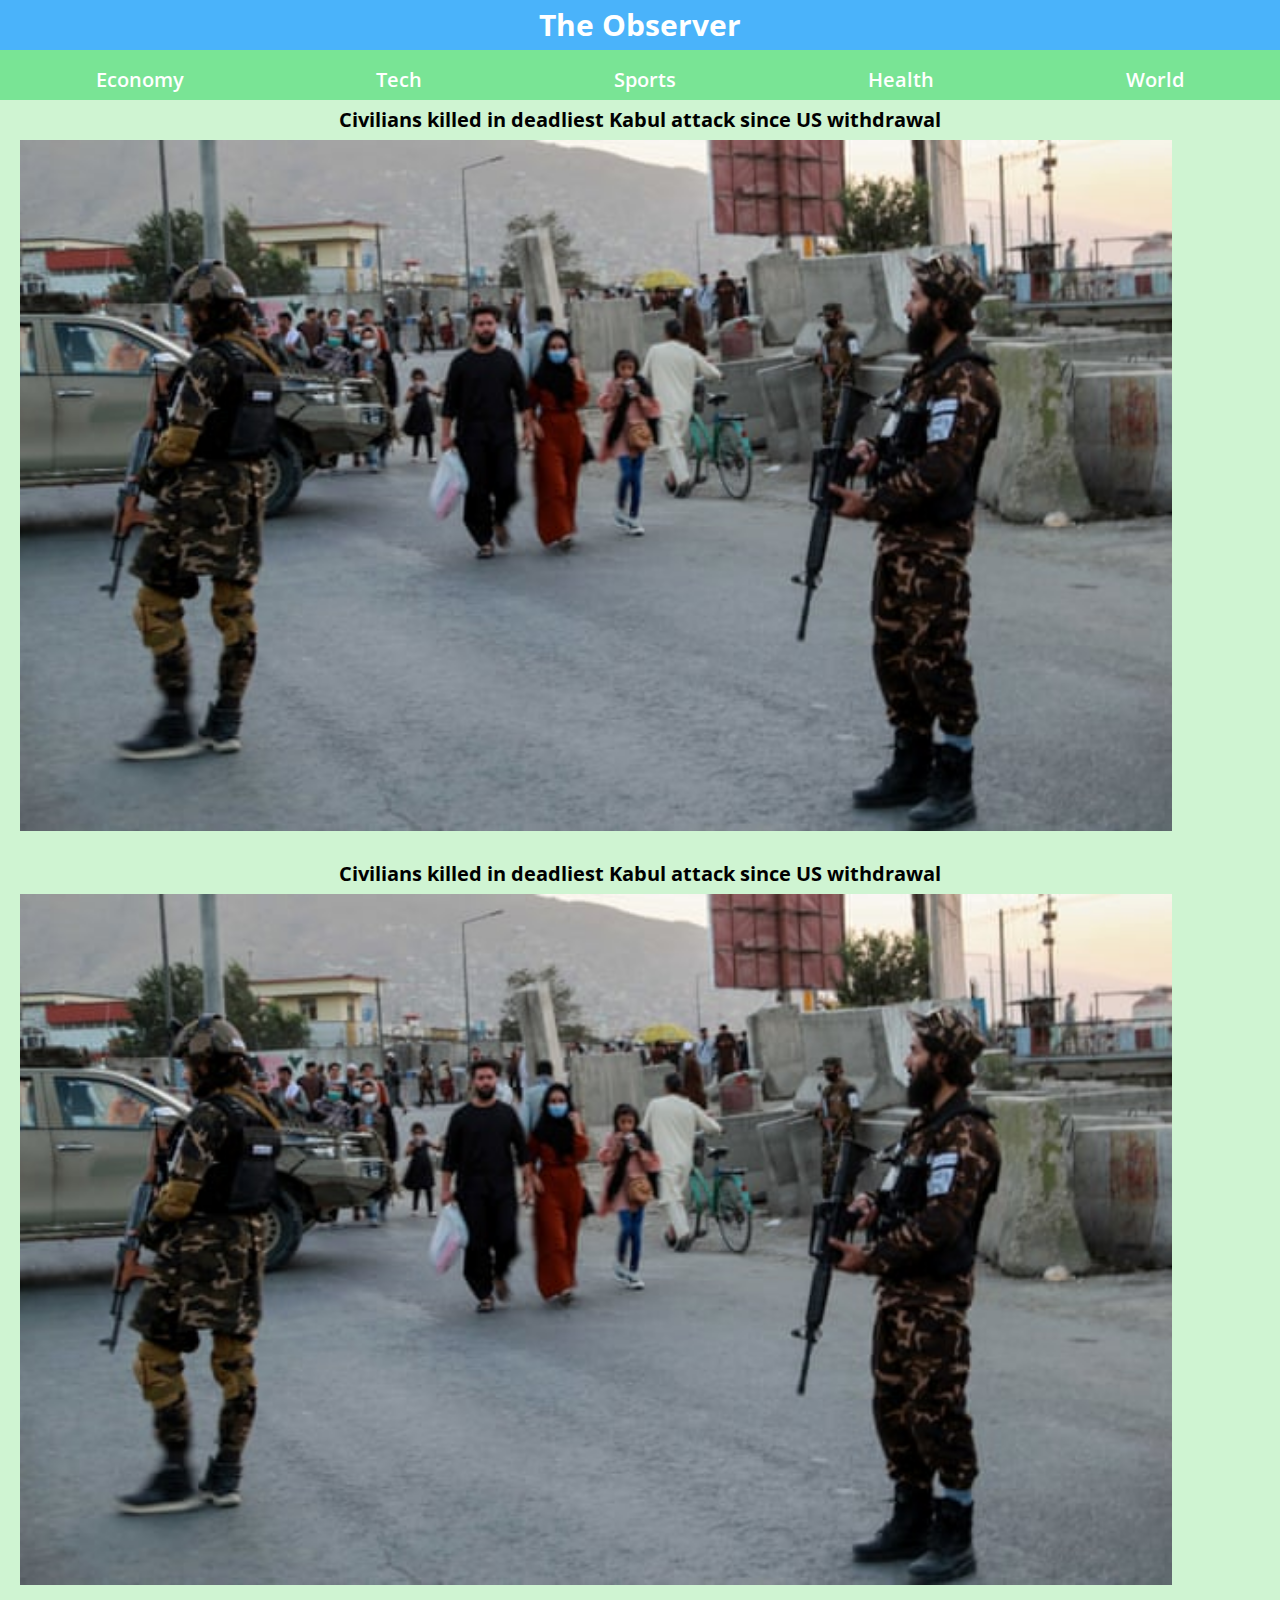
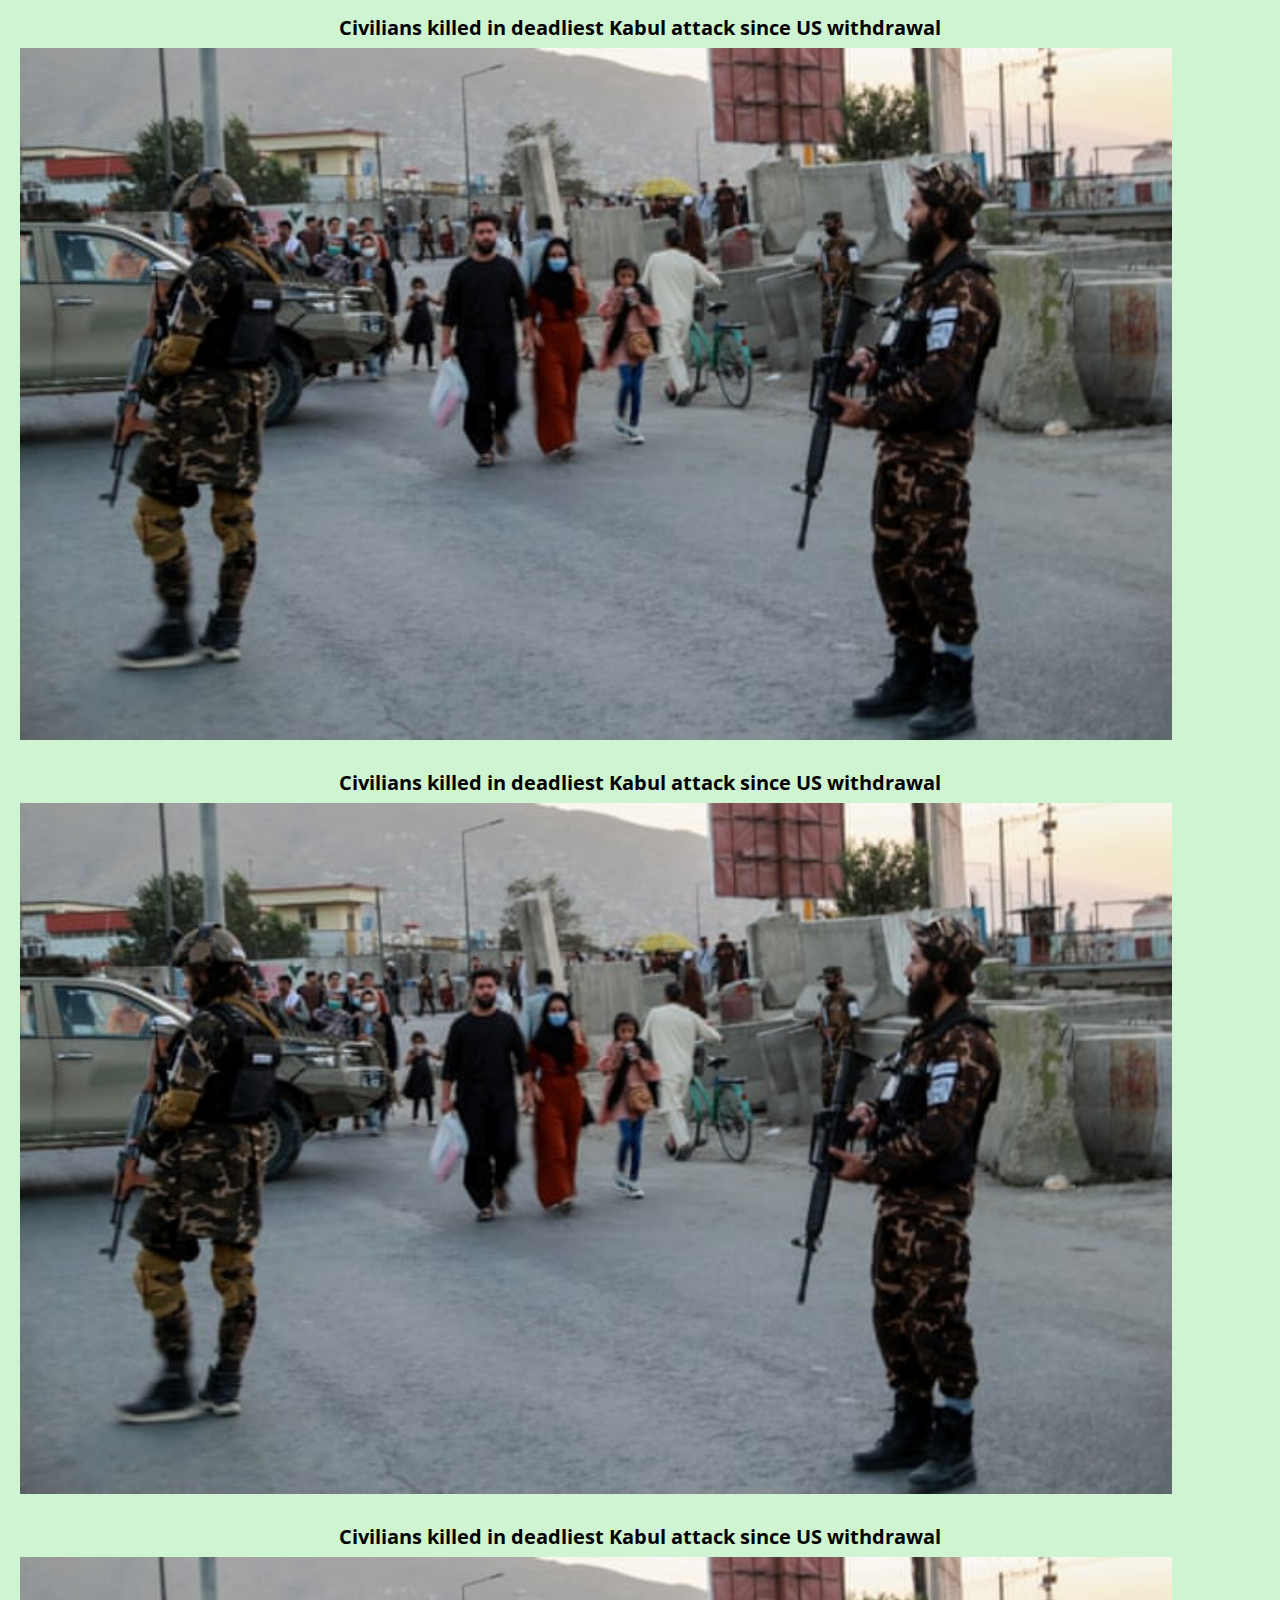
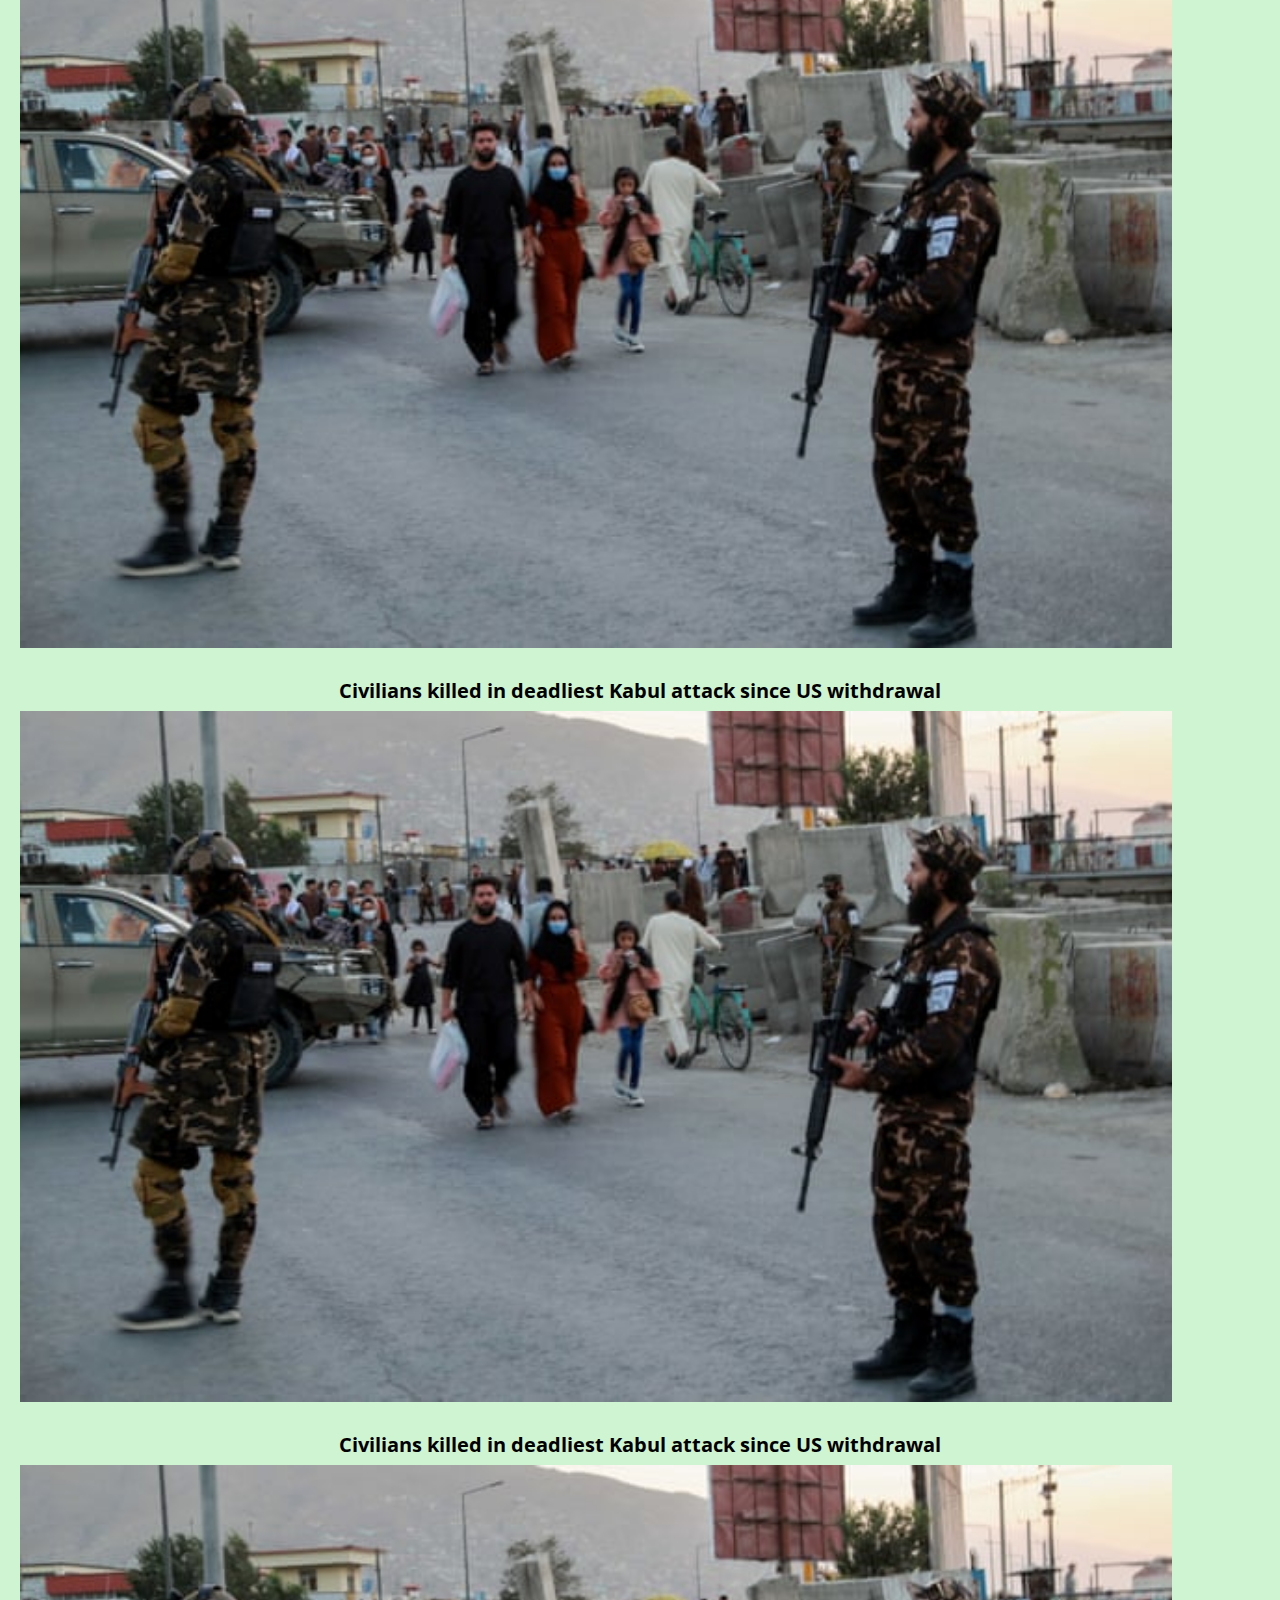
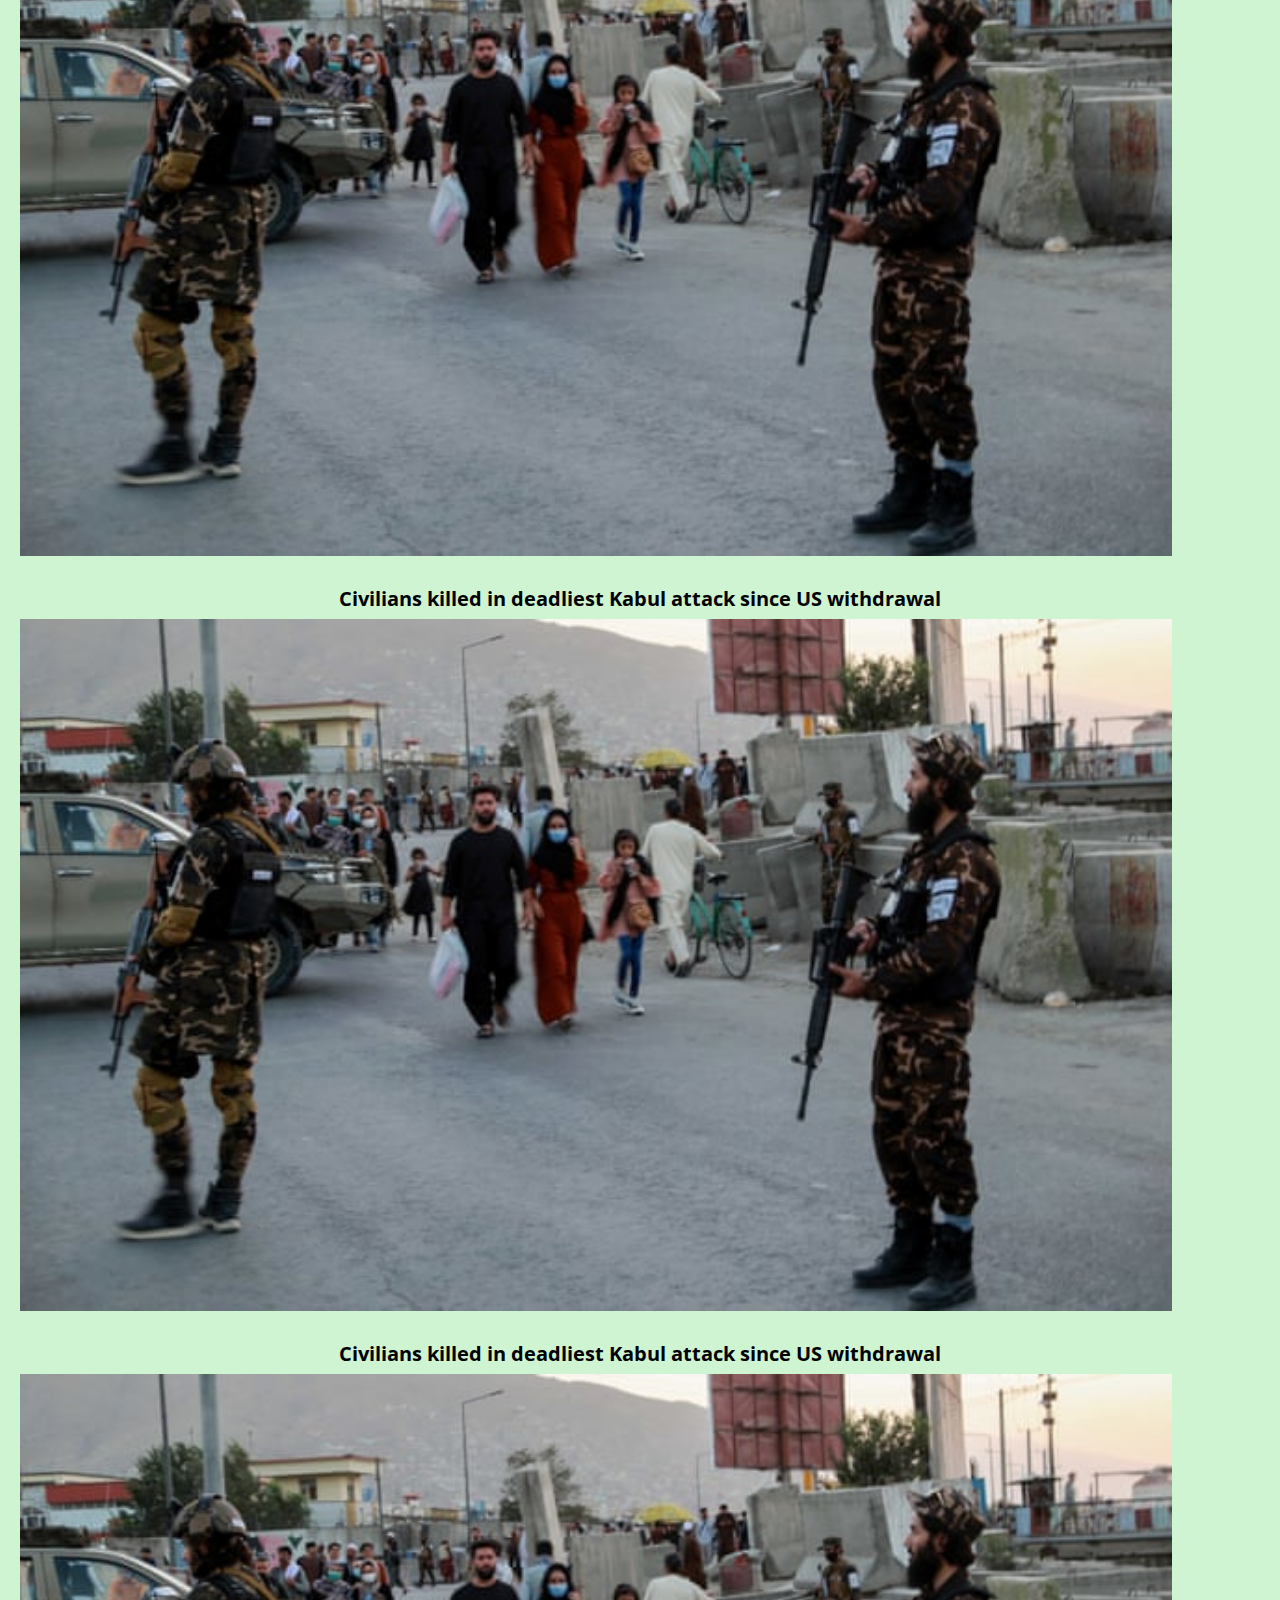
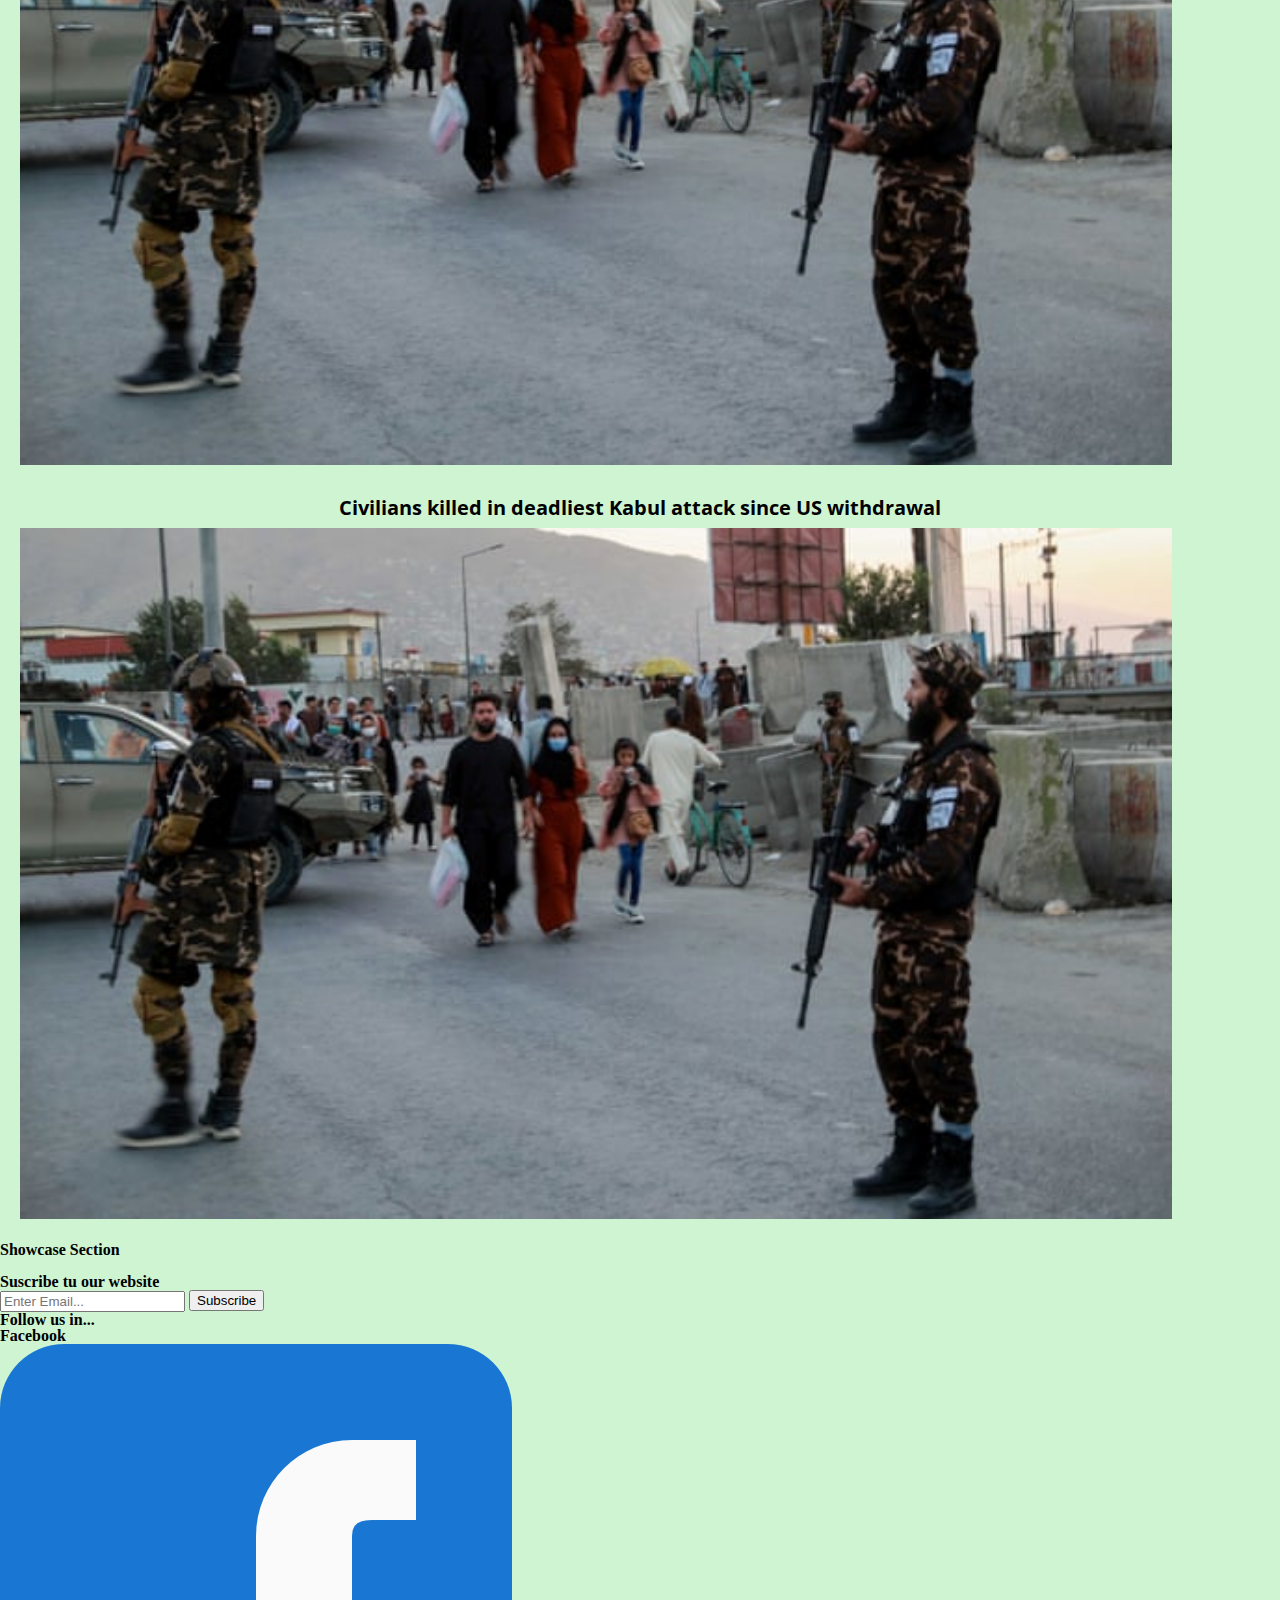
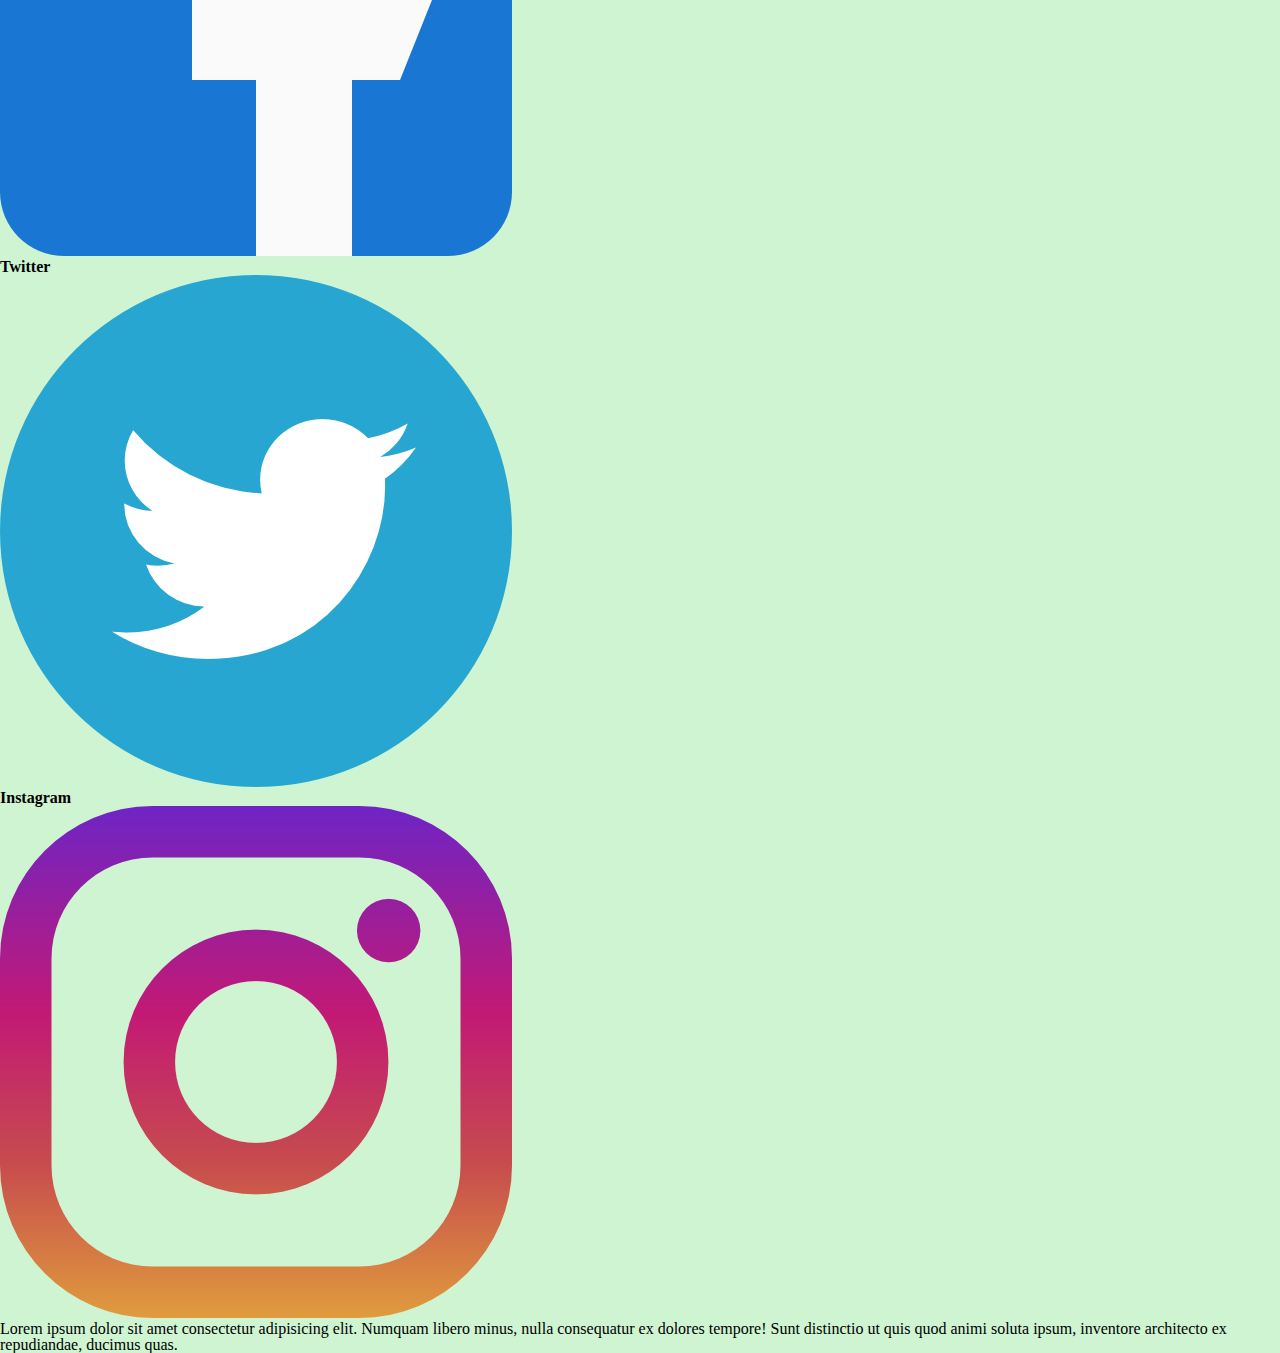
==== index.html @ d0e86af8 "Navbar Css with Media Queries" ====
<!DOCTYPE html>
<html lang="en">
  <head>
    <meta charset="UTF-8" />
    <meta http-equiv="X-UA-Compatible" content="IE=edge" />
    <meta name="viewport" content="width=device-width, initial-scale=1.0" />

    <link rel="stylesheet" href="./normalize.css" />
    <link rel="stylesheet" href="./style.css" />

    <link rel="preconnect" href="https://fonts.googleapis.com" />
    <link rel="preconnect" href="https://fonts.gstatic.com" crossorigin />
    <link
      href="https://fonts.googleapis.com/css2?family=Open+Sans+Condensed:wght@300&display=swap"
      rel="stylesheet"
    />

    <title>Document</title>
  </head>
  <body>
    <header>
      <div class="headerContainer">
        <div id="journalName">
          <h1>The Observer</h1>
        </div>
        <nav>
          <ul>
            <li><a href="">Economy</a></li>
            <li><a href="">Tech</a></li>
            <li><a href="">Sports</a></li>
            <li><a href="">Health</a></li>
            <li><a href="">World</a></li>
          </ul>
          <div class="hamburger"><h2>☰ Menu</h2></div>
        </nav>
      </div>
    </header>

    <section>
      <div class="newsBody">
        <h2>Civilians killed in deadliest Kabul attack since US withdrawal</h2>
        <img src="./media/Img-Notice1.jpg" alt="" />
      </div>

      <div class="newsBody">
        <h2>Civilians killed in deadliest Kabul attack since US withdrawal</h2>
        <img src="./media/Img-Notice1.jpg" alt="" />
      </div>

      <div class="newsBody">
        <h2>Civilians killed in deadliest Kabul attack since US withdrawal</h2>
        <img src="./media/Img-Notice1.jpg" alt="" />
      </div>

      <div class="newsBody">
        <h2>Civilians killed in deadliest Kabul attack since US withdrawal</h2>
        <img src="./media/Img-Notice1.jpg" alt="" />
      </div>

      <div class="newsBody">
        <h2>Civilians killed in deadliest Kabul attack since US withdrawal</h2>
        <img src="./media/Img-Notice1.jpg" alt="" />
      </div>

      <div class="newsBody">
        <h2>Civilians killed in deadliest Kabul attack since US withdrawal</h2>
        <img src="./media/Img-Notice1.jpg" alt="" />
      </div>

      <div class="newsBody">
        <h2>Civilians killed in deadliest Kabul attack since US withdrawal</h2>
        <img src="./media/Img-Notice1.jpg" alt="" />
      </div>

      <div class="newsBody">
        <h2>Civilians killed in deadliest Kabul attack since US withdrawal</h2>
        <img src="./media/Img-Notice1.jpg" alt="" />
      </div>

      <div class="newsBody">
        <h2>Civilians killed in deadliest Kabul attack since US withdrawal</h2>
        <img src="./media/Img-Notice1.jpg" alt="" />
      </div>

      <div class="newsBody">
        <h2>Civilians killed in deadliest Kabul attack since US withdrawal</h2>
        <img src="./media/Img-Notice1.jpg" alt="" />
      </div>
    </section>

    <section id="showcase">
      <div class="showcaseContainer">
        <h3>Showcase Section</h3>
        <img src="" alt="" />
      </div>
    </section>

    <section id="newsletter">
      <div class="newsletterContainer">
        <h3>Suscribe tu our website</h3>
        <form>
          <input type="email" placeholder="Enter Email..." />
          <button type="submit" class="button-1">Subscribe</button>
        </form>
      </div>
    </section>

    <section class="boxes">
      <div class="boxesContainer">
        <h2>Follow us in...</h2>
        <div class="box">
          <h4>Facebook</h4>
          <img src="./media/facebook.png" alt="facebookLogo" />
        </div>

        <div class="box">
          <h4>Twitter</h4>
          <img src="./media/twitter.png" alt="twitterLogo" />
        </div>

        <div class="box">
          <h4>Instagram</h4>
          <img src="./media/instagram.png" alt="instagramLogo" />
        </div>
      </div>
    </section>

    <footer>
      <p>
        Lorem ipsum dolor sit amet consectetur adipisicing elit. Numquam libero
        minus, nulla consequatur ex dolores tempore! Sunt distinctio ut quis
        quod animi soluta ipsum, inventore architecto ex repudiandae, ducimus
        quas.
      </p>
    </footer>
  </body>
</html>
---- style.css ----
header #journalName {
  min-height: 50px;
  width: 100%;
  background-color: #4ab3fa;
  color: white;
  font-size: 30px;
  font-family: "Open Sans Condensed", sans-serif;
  display: flex;
  justify-content: center;
  align-items: center;
}

nav {
  display: flex;
  align-items: flex-start;
  min-height: 30px;
  width: 100%;
  background-color: #79e495;
  padding-top: 10px;
  font-family: "Open Sans Condensed", sans-serif;
  color: white;
}

nav ul {
  display: none;
}

.hamburger {
  padding: 10px;
}

@media screen and (min-width: 425px) {
  nav ul {
    display: flex;
    min-height: 30px;
    width: 100%;
    background-color: #79e495;
    justify-content: space-around;
    padding-top: 10px;
    font-family: "Open Sans Condensed", sans-serif;
    color: white;
  }

  nav ul li a {
    text-decoration: none;
    font-size: 20px;
    color: white;
    font-weight: 600;
  }

  .hamburger {
    display: none;
  }
}

.newsBody img {
  width: 90%;
  margin: 10px 20px 20px 20px;
  overflow: hidden;
  object-fit: cover;
}

.newsBody h2 {
  font-family: "Open Sans Condensed", sans-serif;
  color: black;
  text-align: center;
  padding-top: 10px;
  font-weight: 700;
  font-size: 20px;
}

section,
footer {
  background-color: #cff4d2;
}
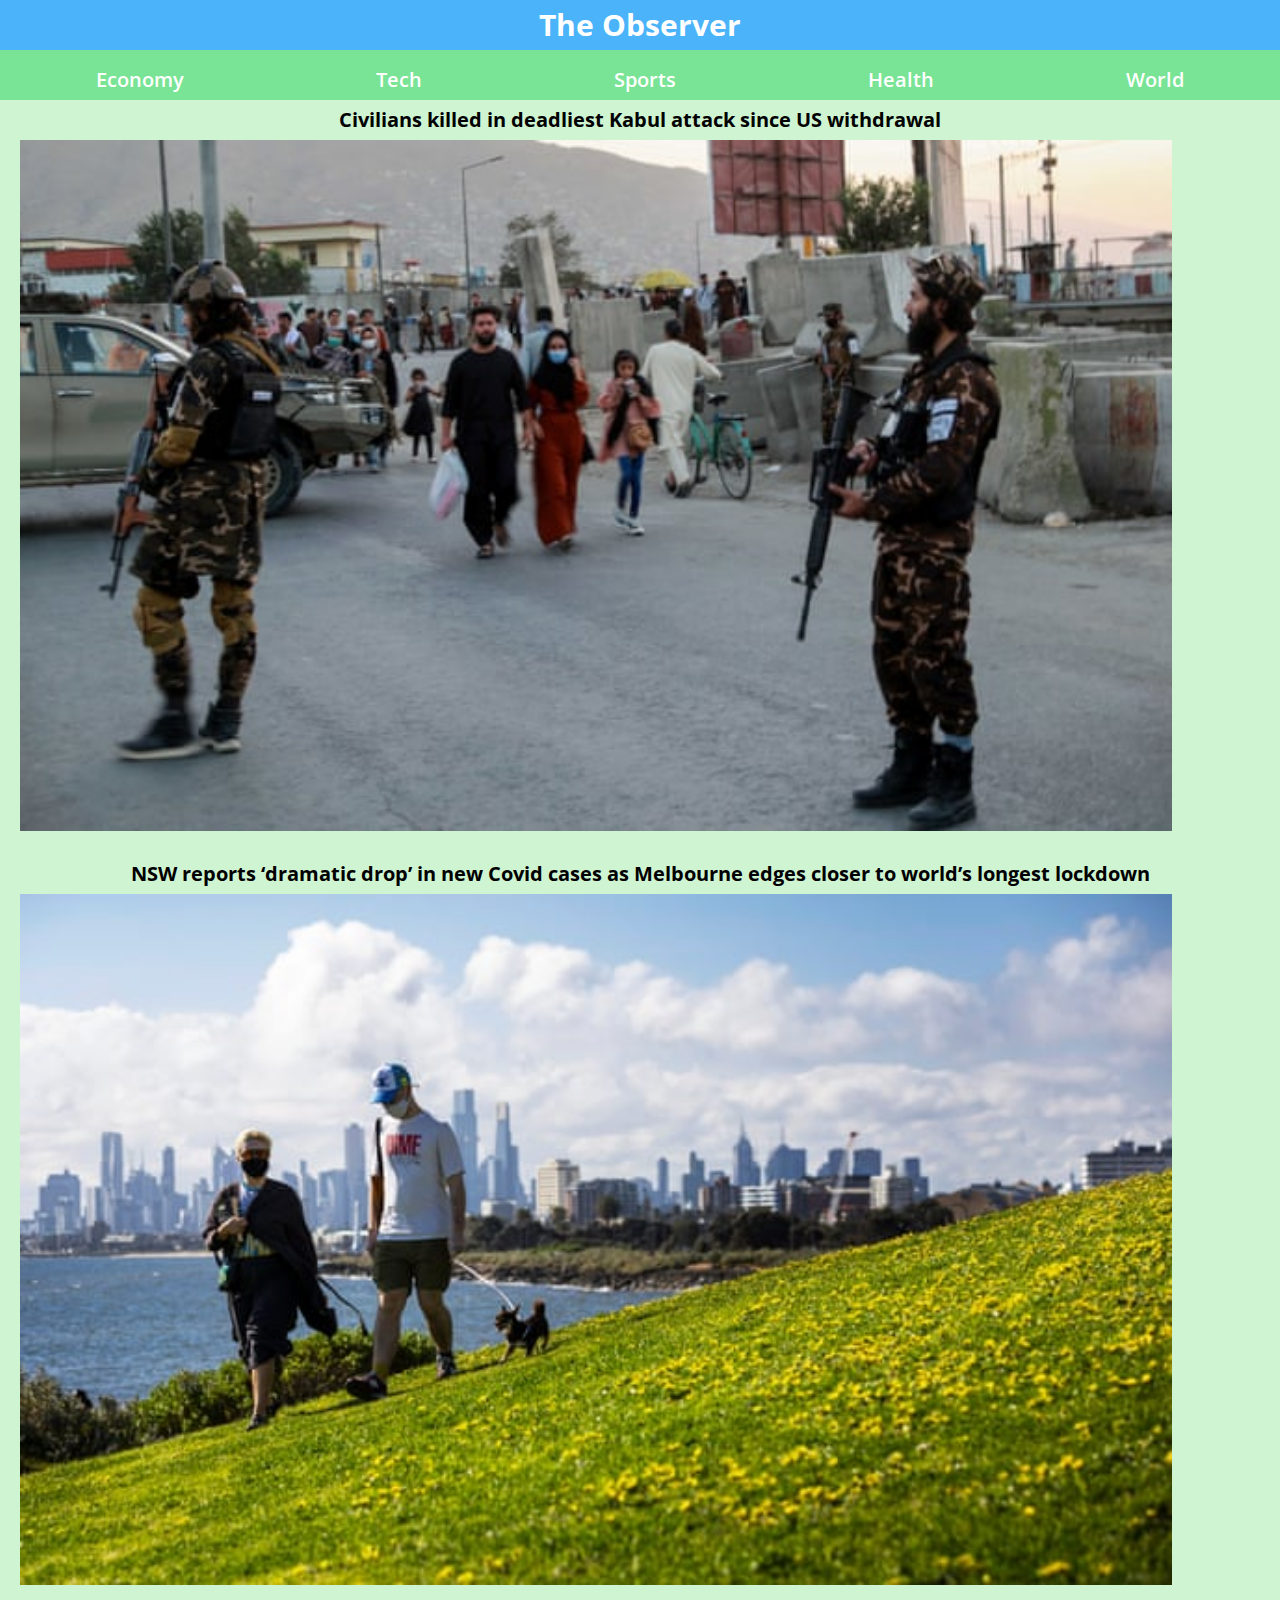
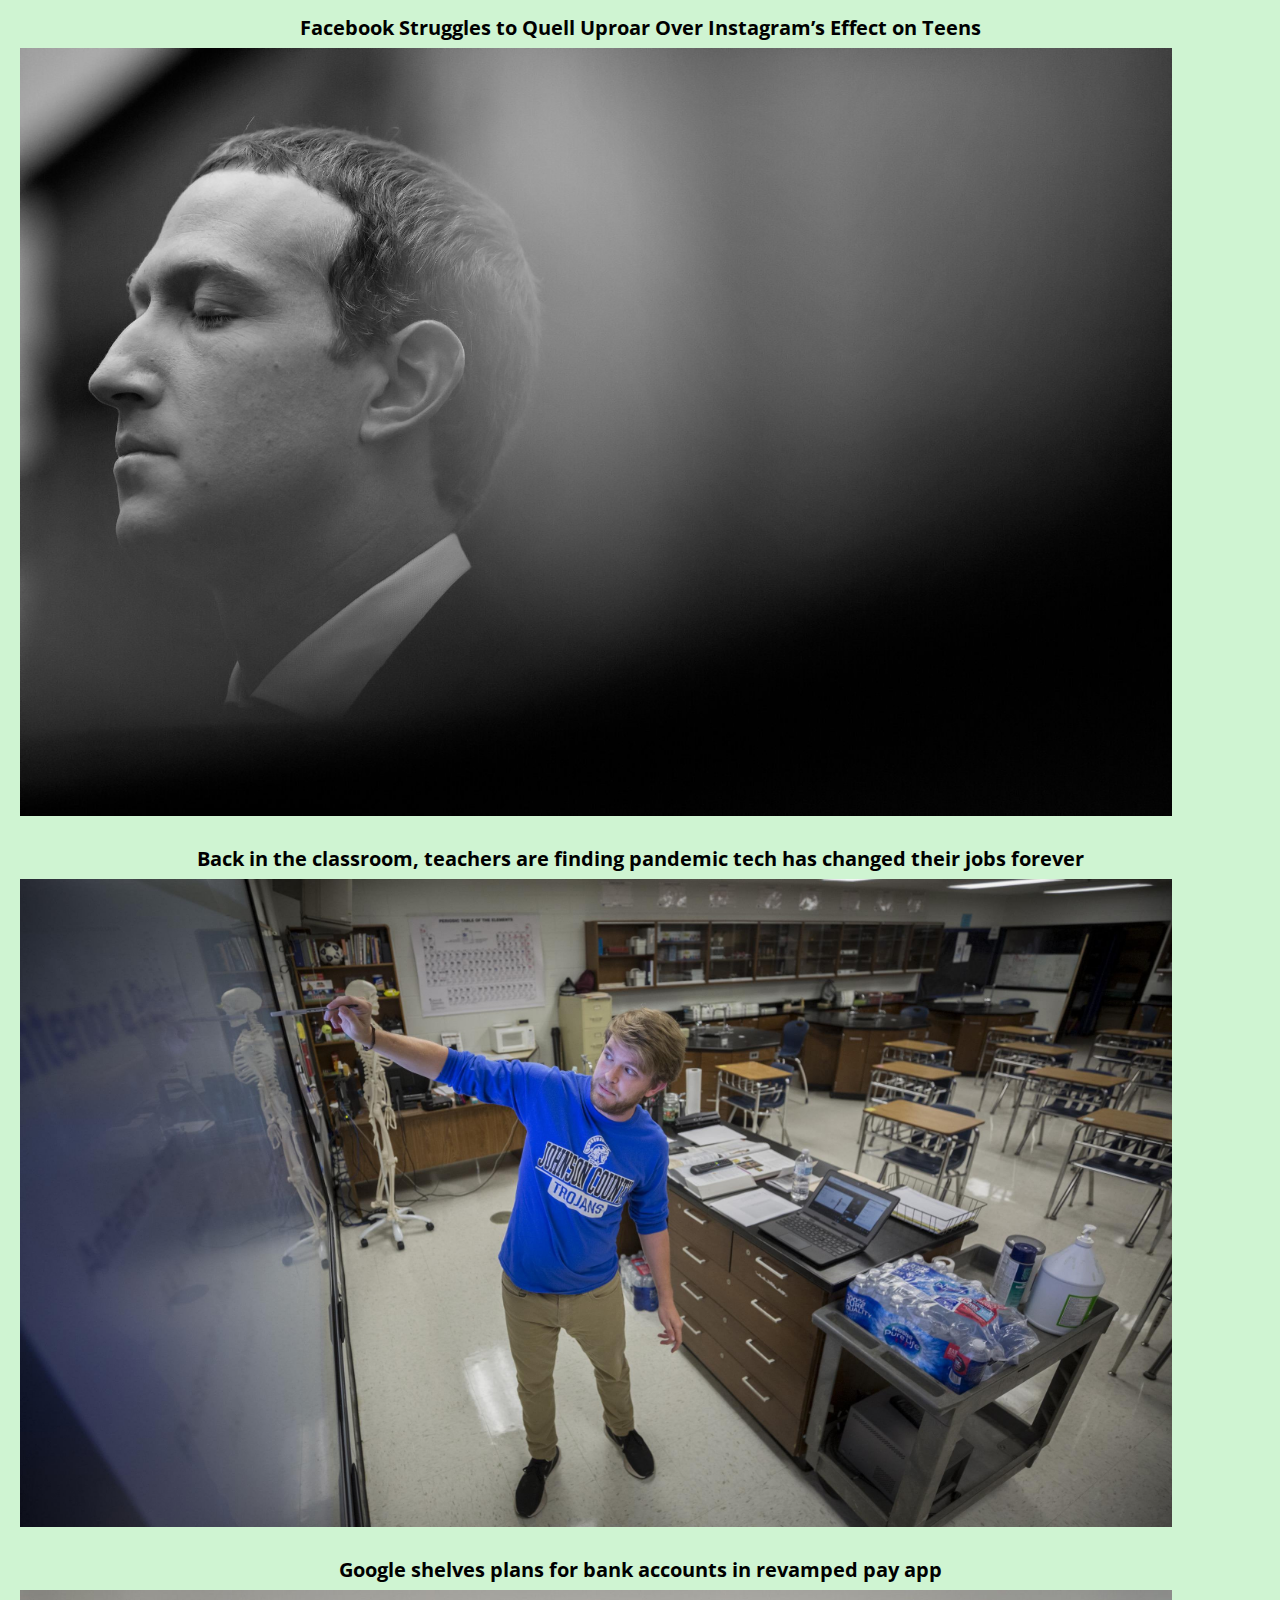
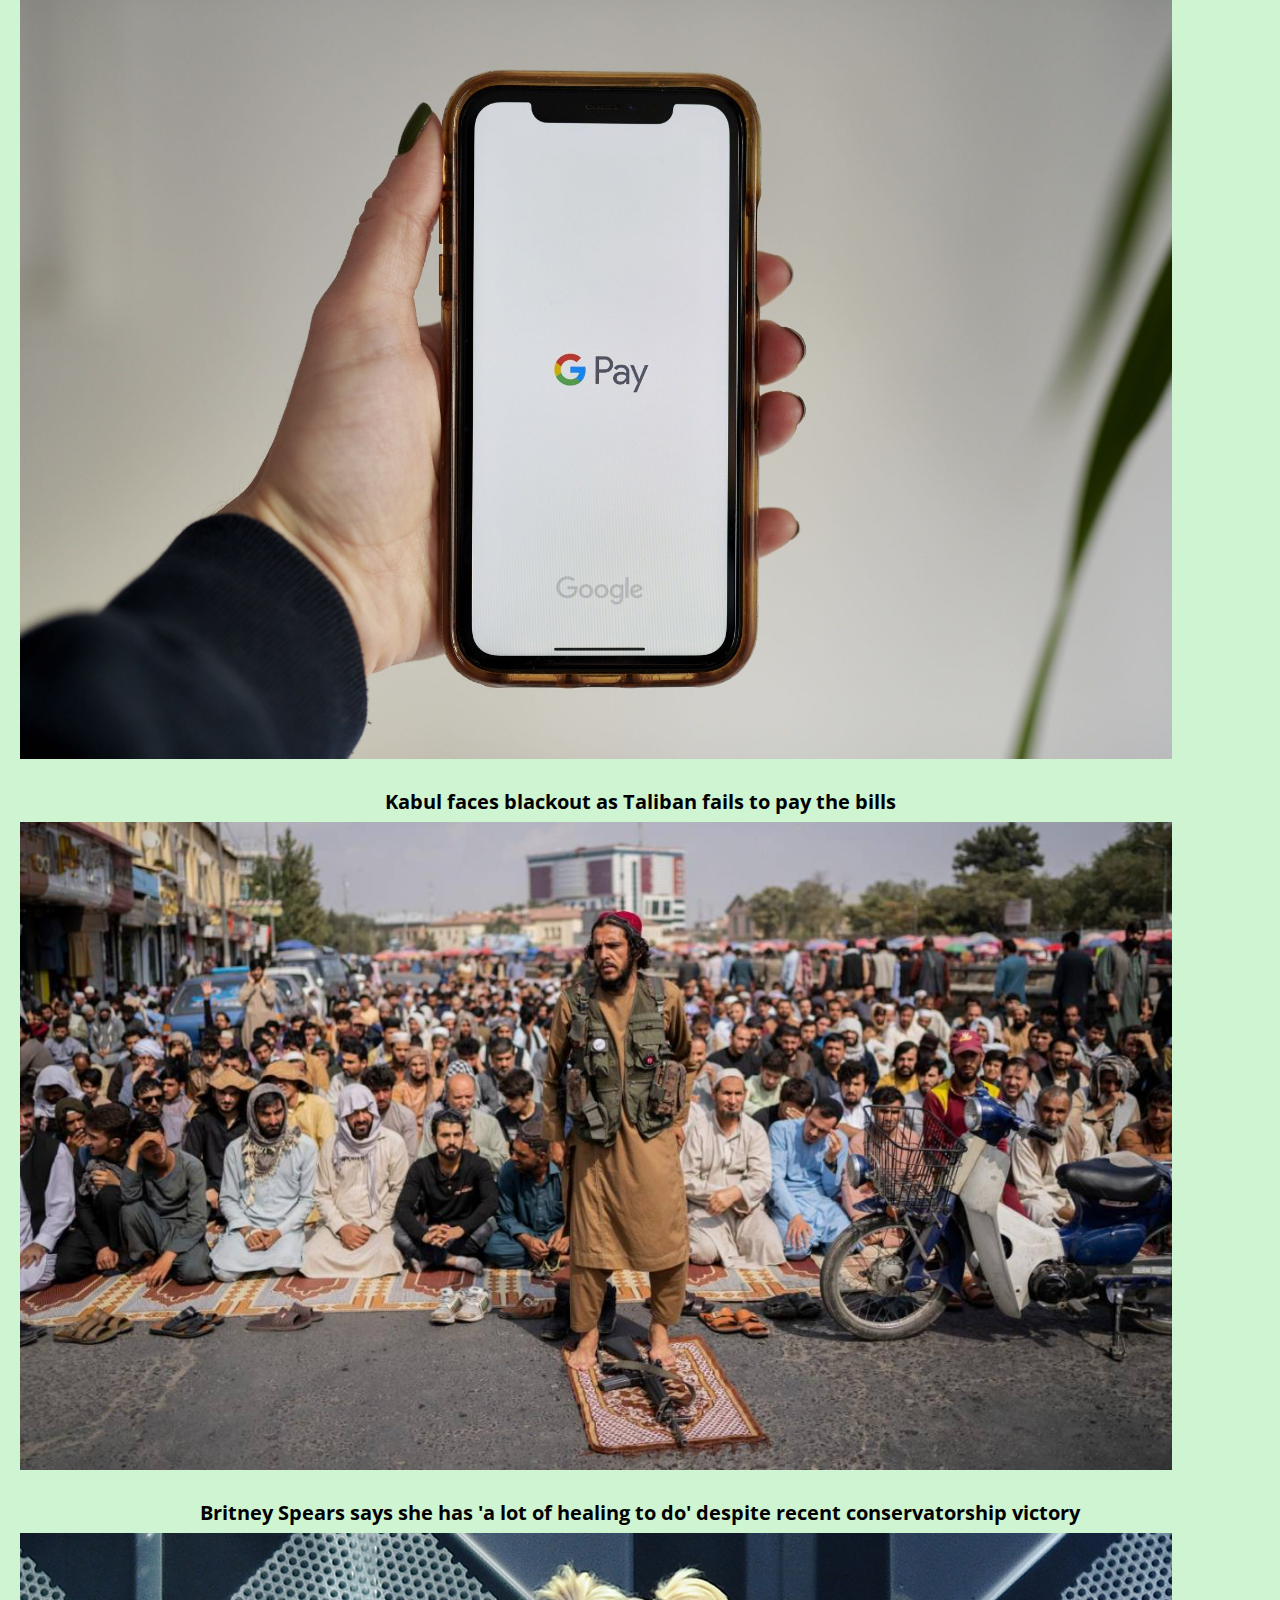
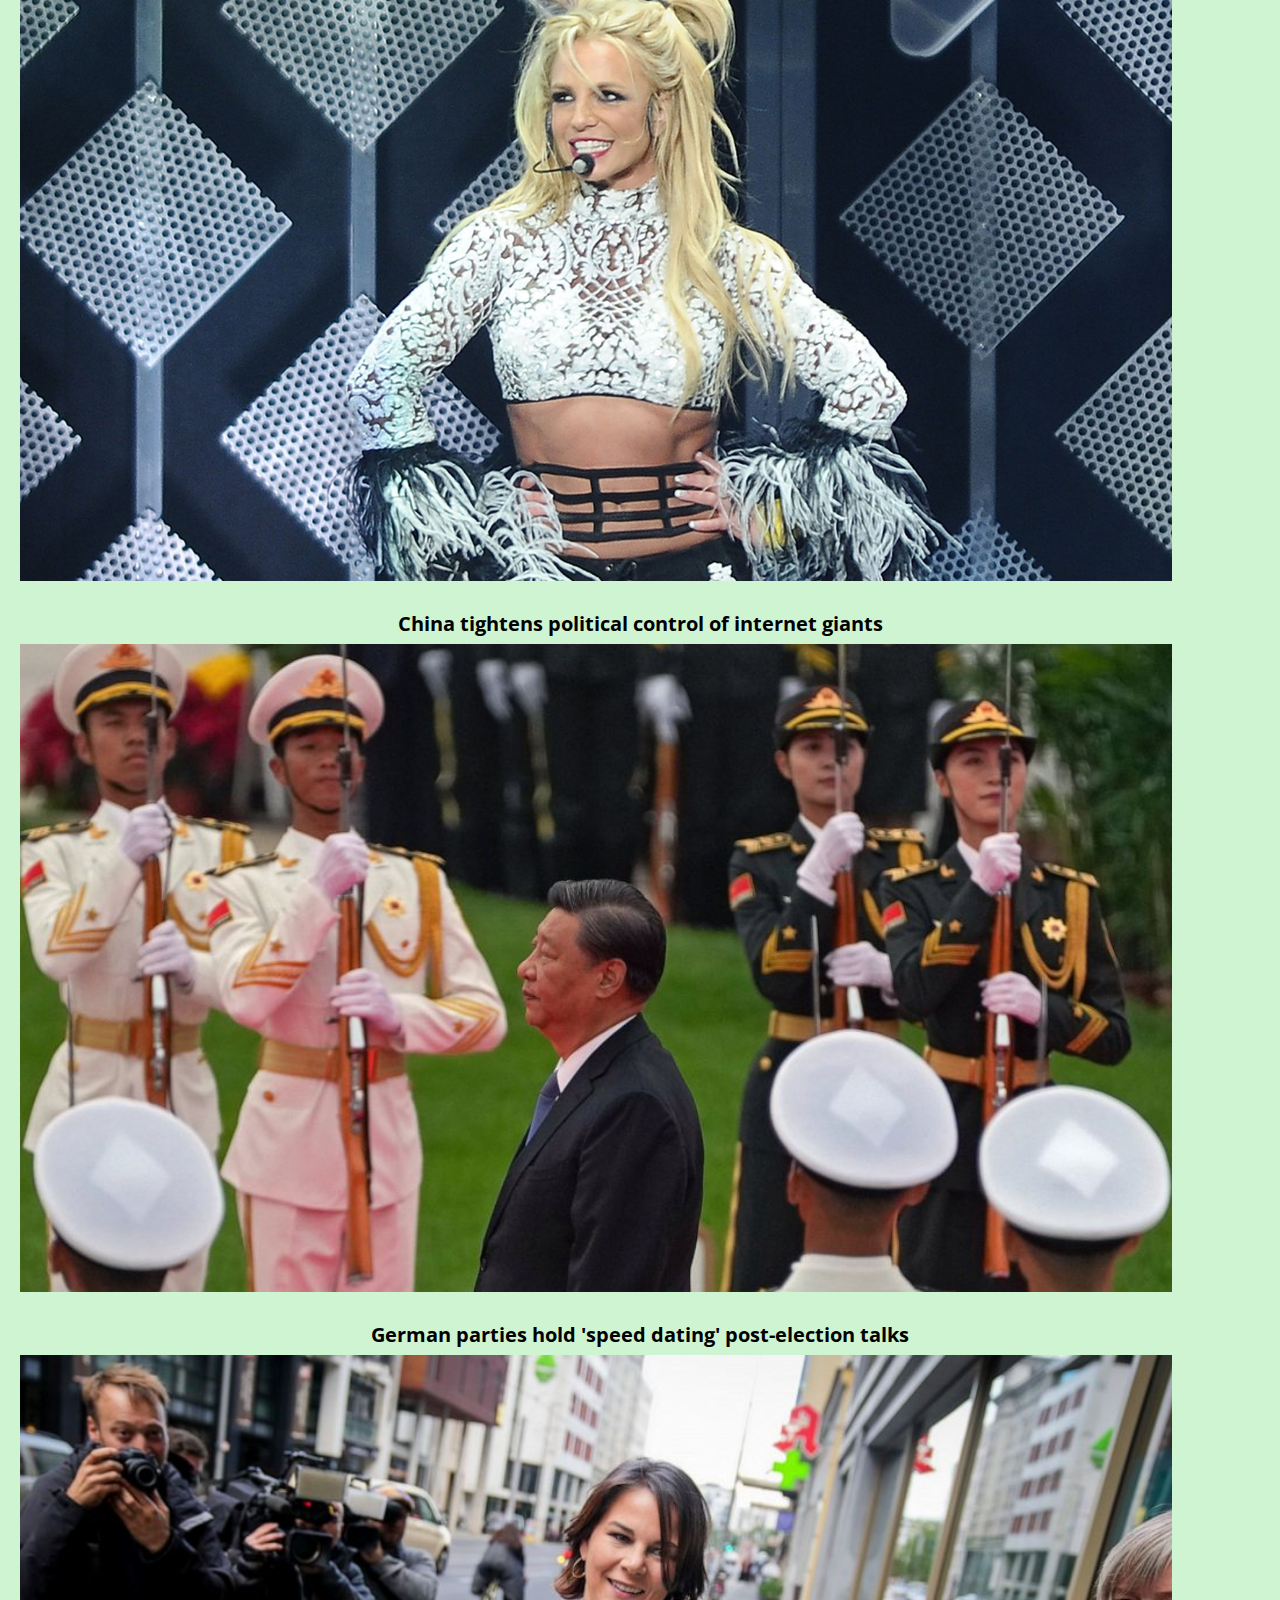
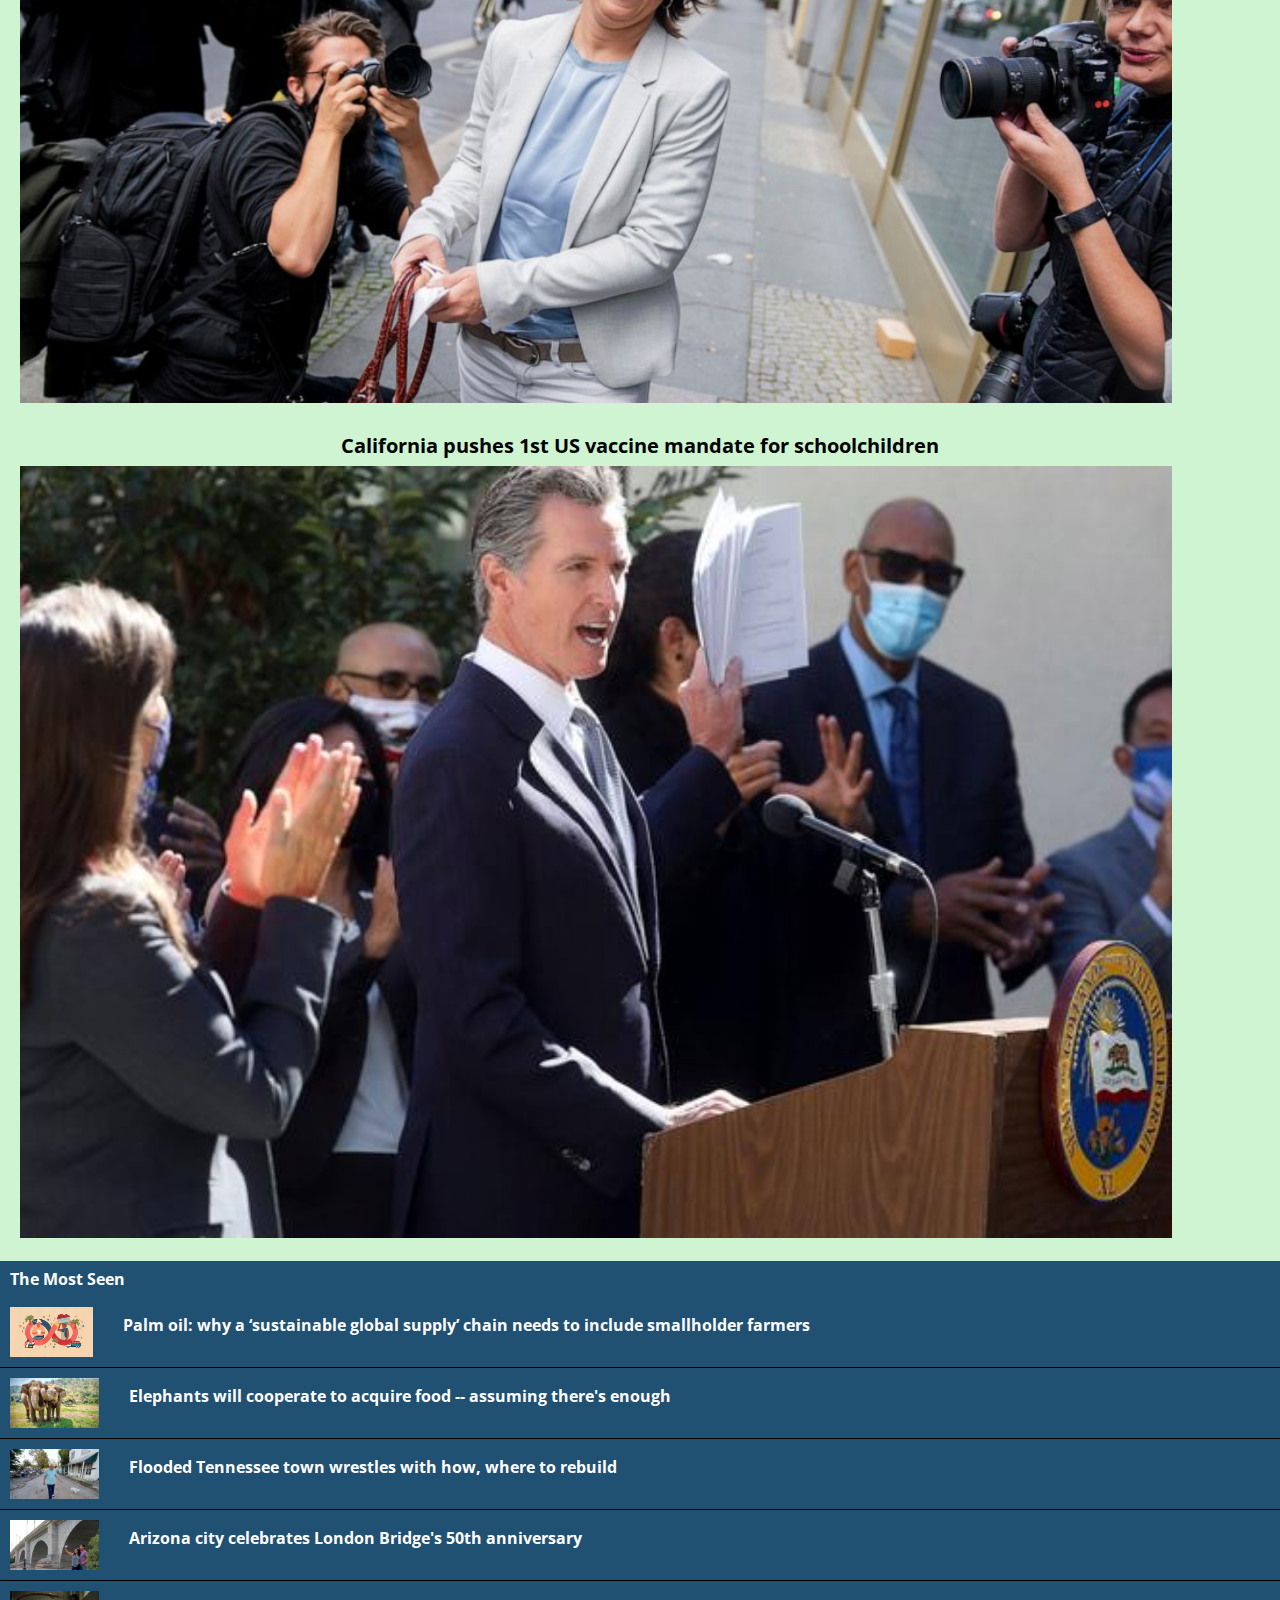
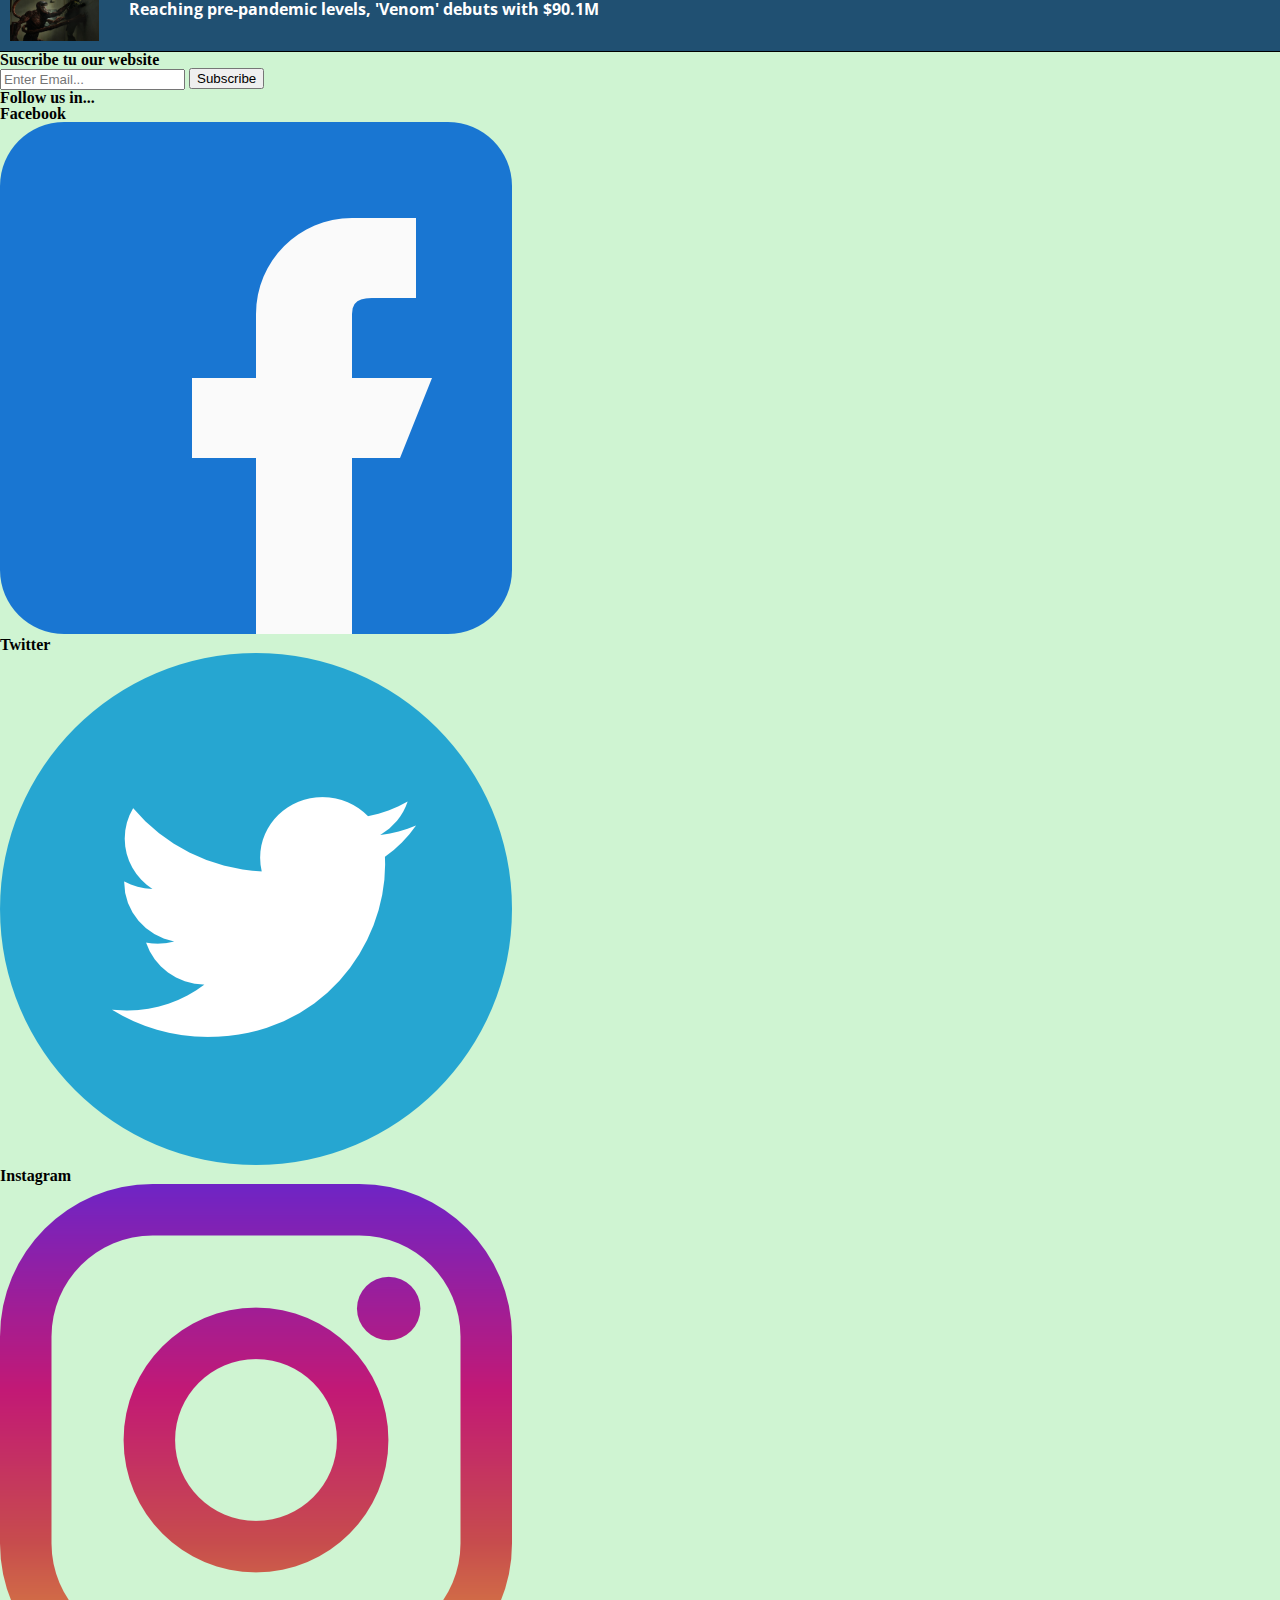
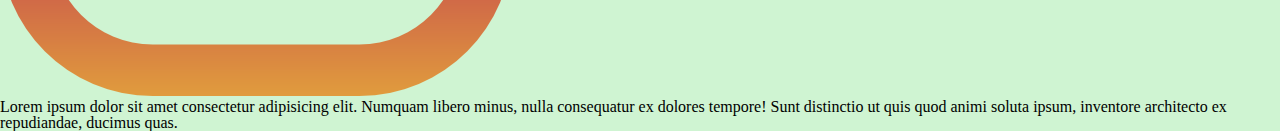
==== commit 649a7e44: "Most Seen Section" ====
--- a/index.html
+++ b/index.html
@@ -6,7 +6,9 @@
     <meta name="viewport" content="width=device-width, initial-scale=1.0" />
 
     <link rel="stylesheet" href="./normalize.css" />
-    <link rel="stylesheet" href="./style.css" />
+    <link rel="stylesheet" href="./header.css" />
+    <link rel="stylesheet" href="./cover.css" />
+    <link rel="stylesheet" href="./mostSeen.css" />
 
     <link rel="preconnect" href="https://fonts.googleapis.com" />
     <link rel="preconnect" href="https://fonts.gstatic.com" crossorigin />
@@ -38,60 +40,158 @@
 
     <section>
       <div class="newsBody">
-        <h2>Civilians killed in deadliest Kabul attack since US withdrawal</h2>
+        <a
+          href="https://www.theguardian.com/world/2021/oct/03/five-killed-in-deadliest-kabul-attack-since-us-withdrawal"
+          ><h2>
+            Civilians killed in deadliest Kabul attack since US withdrawal
+          </h2></a
+        >
+
         <img src="./media/Img-Notice1.jpg" alt="" />
       </div>
 
       <div class="newsBody">
-        <h2>Civilians killed in deadliest Kabul attack since US withdrawal</h2>
-        <img src="./media/Img-Notice1.jpg" alt="" />
-      </div>
-
-      <div class="newsBody">
-        <h2>Civilians killed in deadliest Kabul attack since US withdrawal</h2>
-        <img src="./media/Img-Notice1.jpg" alt="" />
-      </div>
-
-      <div class="newsBody">
-        <h2>Civilians killed in deadliest Kabul attack since US withdrawal</h2>
-        <img src="./media/Img-Notice1.jpg" alt="" />
-      </div>
-
-      <div class="newsBody">
-        <h2>Civilians killed in deadliest Kabul attack since US withdrawal</h2>
-        <img src="./media/Img-Notice1.jpg" alt="" />
-      </div>
-
-      <div class="newsBody">
-        <h2>Civilians killed in deadliest Kabul attack since US withdrawal</h2>
-        <img src="./media/Img-Notice1.jpg" alt="" />
-      </div>
-
-      <div class="newsBody">
-        <h2>Civilians killed in deadliest Kabul attack since US withdrawal</h2>
-        <img src="./media/Img-Notice1.jpg" alt="" />
-      </div>
-
-      <div class="newsBody">
-        <h2>Civilians killed in deadliest Kabul attack since US withdrawal</h2>
-        <img src="./media/Img-Notice1.jpg" alt="" />
-      </div>
-
-      <div class="newsBody">
-        <h2>Civilians killed in deadliest Kabul attack since US withdrawal</h2>
-        <img src="./media/Img-Notice1.jpg" alt="" />
-      </div>
-
-      <div class="newsBody">
-        <h2>Civilians killed in deadliest Kabul attack since US withdrawal</h2>
-        <img src="./media/Img-Notice1.jpg" alt="" />
-      </div>
-    </section>
-
-    <section id="showcase">
-      <div class="showcaseContainer">
-        <h3>Showcase Section</h3>
-        <img src="" alt="" />
+        <a
+          href="https://www.theguardian.com/australia-news/2021/oct/03/nsw-reports-dramatic-drop-in-new-covid-cases-as-melbourne-edges-closer-to-worlds-longest-lockdown"
+        >
+          <h2>
+            NSW reports ‘dramatic drop’ in new Covid cases as Melbourne edges
+            closer to world’s longest lockdown
+          </h2></a
+        >
+        <img src="./media/Img-Notice2.jpg" alt="" />
+      </div>
+
+      <div class="newsBody">
+        <a
+          href="https://www.nytimes.com/2021/10/01/technology/facebook-instagram-teenagers.html"
+        >
+          <h2>
+            Facebook Struggles to Quell Uproar Over Instagram’s Effect on Teens
+          </h2>
+        </a>
+        <img src="./media/Img-Notice3.jpg" alt="" />
+      </div>
+
+      <div class="newsBody">
+        <a
+          href="https://www.washingtonpost.com/technology/2021/10/01/virtual-teaching-hybrid-learning-coronavirus/"
+        >
+          <h2>
+            Back in the classroom, teachers are finding pandemic tech has
+            changed their jobs forever
+          </h2></a
+        >
+        <img src="./media/Img-Notice4.jpg" alt="" />
+      </div>
+
+      <div class="newsBody">
+        <a
+          href="https://www.bostonglobe.com/2021/10/01/business/google-shelves-plans-bank-accounts-revamped-pay-app/"
+          ><h2>
+            Google shelves plans for bank accounts in revamped pay app
+          </h2></a
+        >
+        <img src="./media/Img-Notice5.jpg" alt="" />
+      </div>
+
+      <div class="newsBody">
+        <a
+          href="https://www.foxnews.com/world/kabul-faces-blackout-as-taliban-fails-to-pay-the-bills"
+          ><h2>Kabul faces blackout as Taliban fails to pay the bills</h2></a
+        >
+        <img src="./media/Img-Notice6.jpg" alt="" />
+      </div>
+
+      <div class="newsBody">
+        <a
+          href="https://www.foxnews.com/entertainment/britney-spears-a-lot-healing-conservatorship"
+          ><h2>
+            Britney Spears says she has 'a lot of healing to do' despite recent
+            conservatorship victory
+          </h2></a
+        >
+        <img src="./media/Img-Notice7.jpg" alt="" />
+      </div>
+
+      <div class="newsBody">
+        <a
+          href="https://abcnews.go.com/Technology/wireStory/china-tightens-political-control-internet-giants-80376449"
+          ><h2>China tightens political control of internet giants</h2></a
+        >
+        <img src="./media/Img-Notice8.jpg" alt="" />
+      </div>
+
+      <div class="newsBody">
+        <a
+          href="https://abcnews.go.com/International/wireStory/german-parties-hold-speed-dating-post-election-talks-80382677"
+          ><h2>German parties hold 'speed dating' post-election talks</h2></a
+        >
+        <img src="./media/Img-Notice10.jpg" alt="" />
+      </div>
+
+      <div class="newsBody">
+        <a
+          href="https://abcnews.go.com/Health/wireStory/california-require-schoolchildren-covid-shots-80352470"
+          ><h2>
+            California pushes 1st US vaccine mandate for schoolchildren
+          </h2></a
+        >
+        <img src="./media/Img-Notice9.jpg" alt="" />
+      </div>
+    </section>
+
+    <section id="mostSeen">
+      <div class="mostSeenContainer">
+        <h3>The Most Seen</h3>
+      </div>
+
+      <div class="mostSeenBox">
+        <img src="./media/Img-MostSeen1.jpg" alt="" />
+        <a
+          href="https://www.theguardian.com/corporate-sustainability-in-practice/2021/sep/28/palm-oil-why-a-sustainable-global-supply-chain-needs-to-include-smallholder-farmers"
+        >
+          <h3>
+            Palm oil: why a ‘sustainable global supply’ chain needs to include
+            smallholder farmers
+          </h3></a
+        >
+      </div>
+
+      <div class="mostSeenBox">
+        <img src="./media/Img-MostSeen2.jpg" alt="" />
+        <a
+          href="https://abcnews.go.com/Technology/elephants-cooperate-acquire-food-assuming/story?id=80369510"
+          ><h3>
+            Elephants will cooperate to acquire food -- assuming there's enough
+          </h3></a
+        >
+      </div>
+
+      <div class="mostSeenBox">
+        <img src="./media/Img-MostSeen3.jpg" alt="" />
+        <a
+          href="https://abcnews.go.com/US/wireStory/flooded-tennessee-town-wrestles-rebuild-80362652"
+          ><h3>
+            Flooded Tennessee town wrestles with how, where to rebuild
+          </h3></a
+        >
+      </div>
+
+      <div class="mostSeenBox">
+        <img src="./media/Img-MostSeen4.jpg" alt="" />
+        <a
+          href="https://abcnews.go.com/Lifestyle/wireStory/arizona-city-celebrates-london-bridges-50th-anniversary-80366600"
+          ><h3>Arizona city celebrates London Bridge's 50th anniversary</h3></a
+        >
+      </div>
+
+      <div class="mostSeenBox">
+        <img src="./media/Img-MostSeen5.jpg" alt="" />
+        <a
+          href="https://abcnews.go.com/Entertainment/wireStory/reaching-pre-pandemic-levels-venom-debuts-901m-80382373"
+          ><h3>Reaching pre-pandemic levels, 'Venom' debuts with $90.1M</h3></a
+        >
       </div>
     </section>
 
--- a/header.css
+++ b/header.css
@@ -0,0 +1,54 @@
+header #journalName {
+  min-height: 50px;
+  width: 100%;
+  background-color: #4ab3fa;
+  color: white;
+  font-size: 30px;
+  font-family: "Open Sans Condensed", sans-serif;
+  display: flex;
+  justify-content: center;
+  align-items: center;
+}
+
+nav {
+  display: flex;
+  align-items: flex-start;
+  min-height: 30px;
+  width: 100%;
+  background-color: #79e495;
+  padding-top: 10px;
+  font-family: "Open Sans Condensed", sans-serif;
+  color: white;
+}
+
+nav ul {
+  display: none;
+}
+
+.hamburger {
+  padding: 10px;
+}
+
+@media screen and (min-width: 425px) {
+  nav ul {
+    display: flex;
+    min-height: 30px;
+    width: 100%;
+    background-color: #79e495;
+    justify-content: space-around;
+    padding-top: 10px;
+    font-family: "Open Sans Condensed", sans-serif;
+    color: white;
+  }
+
+  nav ul li a {
+    text-decoration: none;
+    font-size: 20px;
+    color: white;
+    font-weight: 600;
+  }
+
+  .hamburger {
+    display: none;
+  }
+}
--- a/cover.css
+++ b/cover.css
@@ -0,0 +1,29 @@
+.newsBody img {
+  width: 90%;
+  margin: 10px 20px 20px 20px;
+  overflow: hidden;
+  object-fit: cover;
+}
+
+.newsBody h2 {
+  font-family: "Open Sans Condensed", sans-serif;
+  color: black;
+
+  text-align: center;
+  padding-top: 10px;
+  font-weight: 700;
+  font-size: 20px;
+}
+
+.newsBody a {
+  text-decoration: none;
+}
+
+.newsBody a:hover {
+  text-decoration: underline;
+}
+
+section,
+footer {
+  background-color: #cff4d2;
+}
--- a/mostSeen.css
+++ b/mostSeen.css
@@ -0,0 +1,31 @@
+#mostSeen {
+  min-height: 70px;
+  width: 100%;
+  background-color: #205072;
+  font-family: "Open Sans Condensed", sans-serif;
+  color: white;
+  display: flex;
+  flex-flow: column;
+}
+
+#mostSeen h3 {
+  margin: 10px;
+}
+
+.mostSeenBox {
+  display: flex;
+  border-bottom: 1px solid black;
+}
+
+.mostSeenBox a {
+  text-decoration: none;
+  margin: 10px;
+  font-family: "Open Sans Condensed", sans-serif;
+  color: white;
+}
+
+.mostSeenBox img {
+  height: 50px;
+  width: auto;
+  margin: 10px;
+}
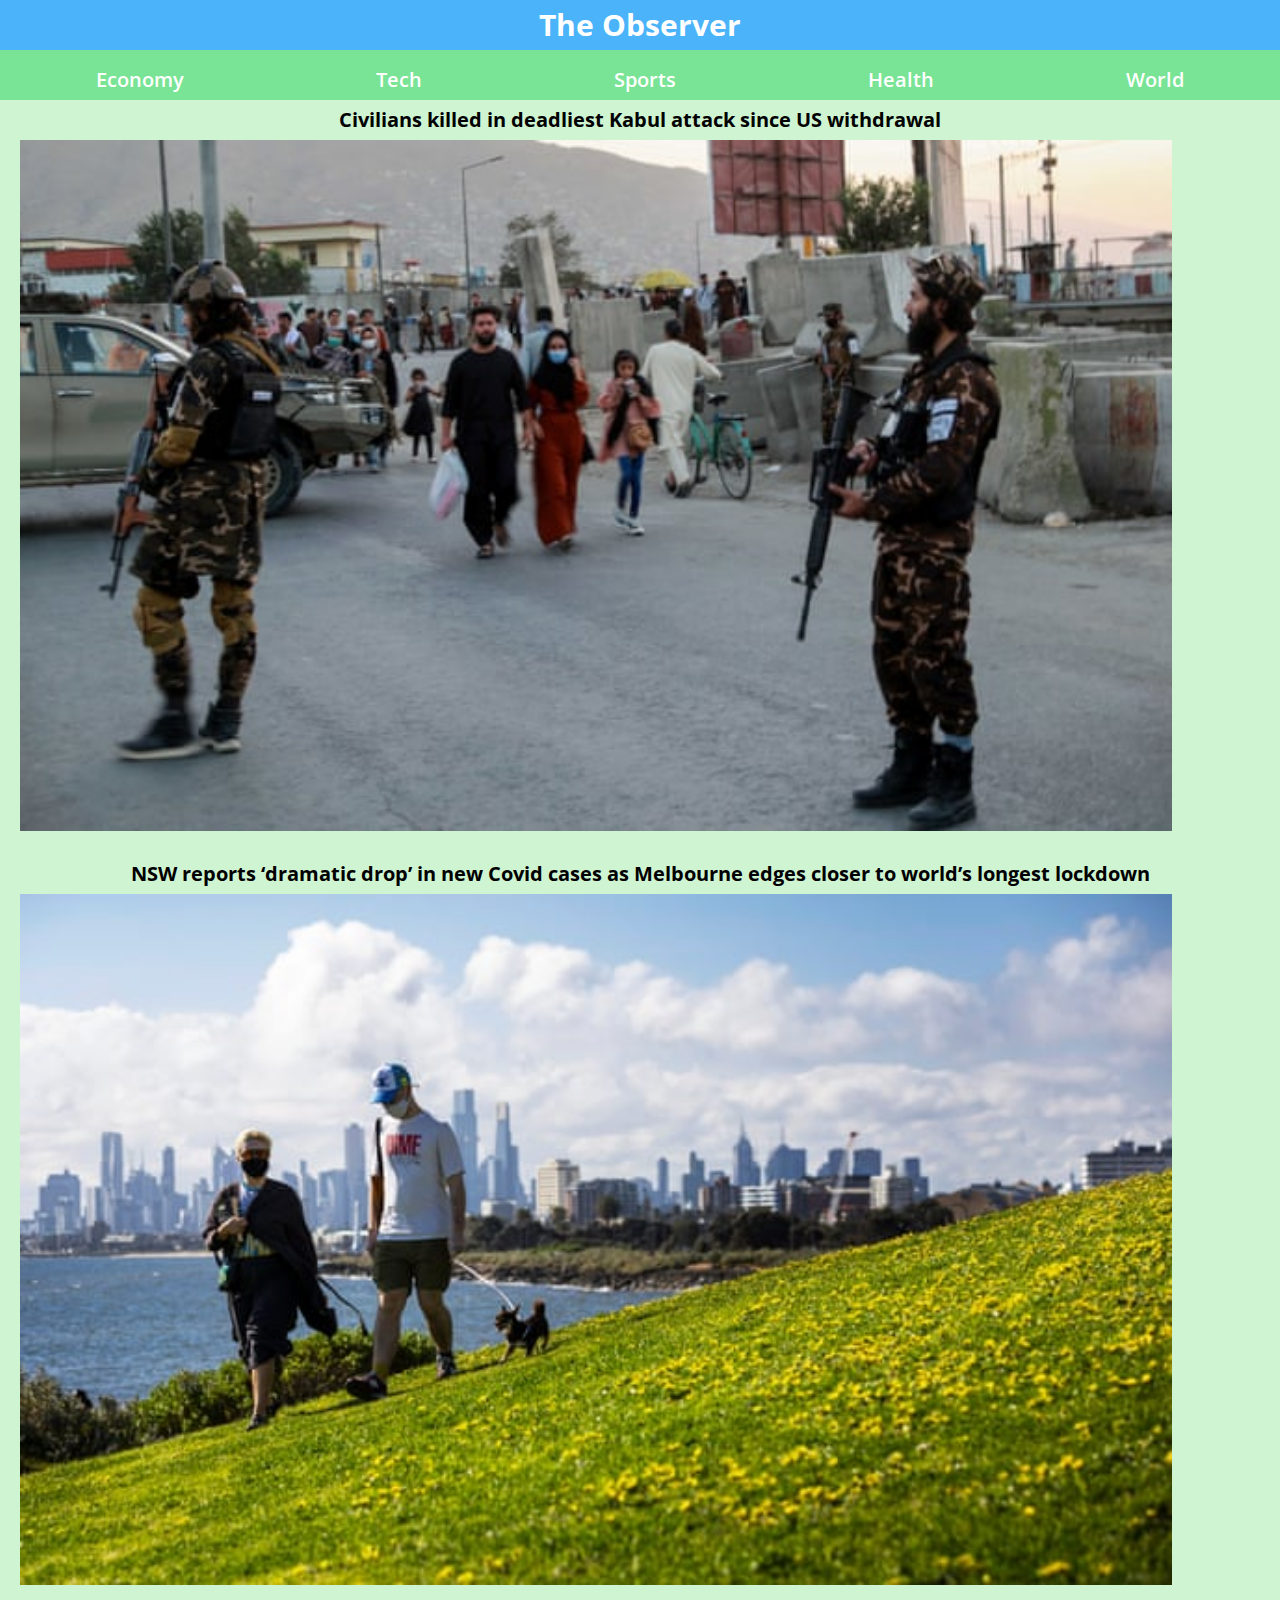
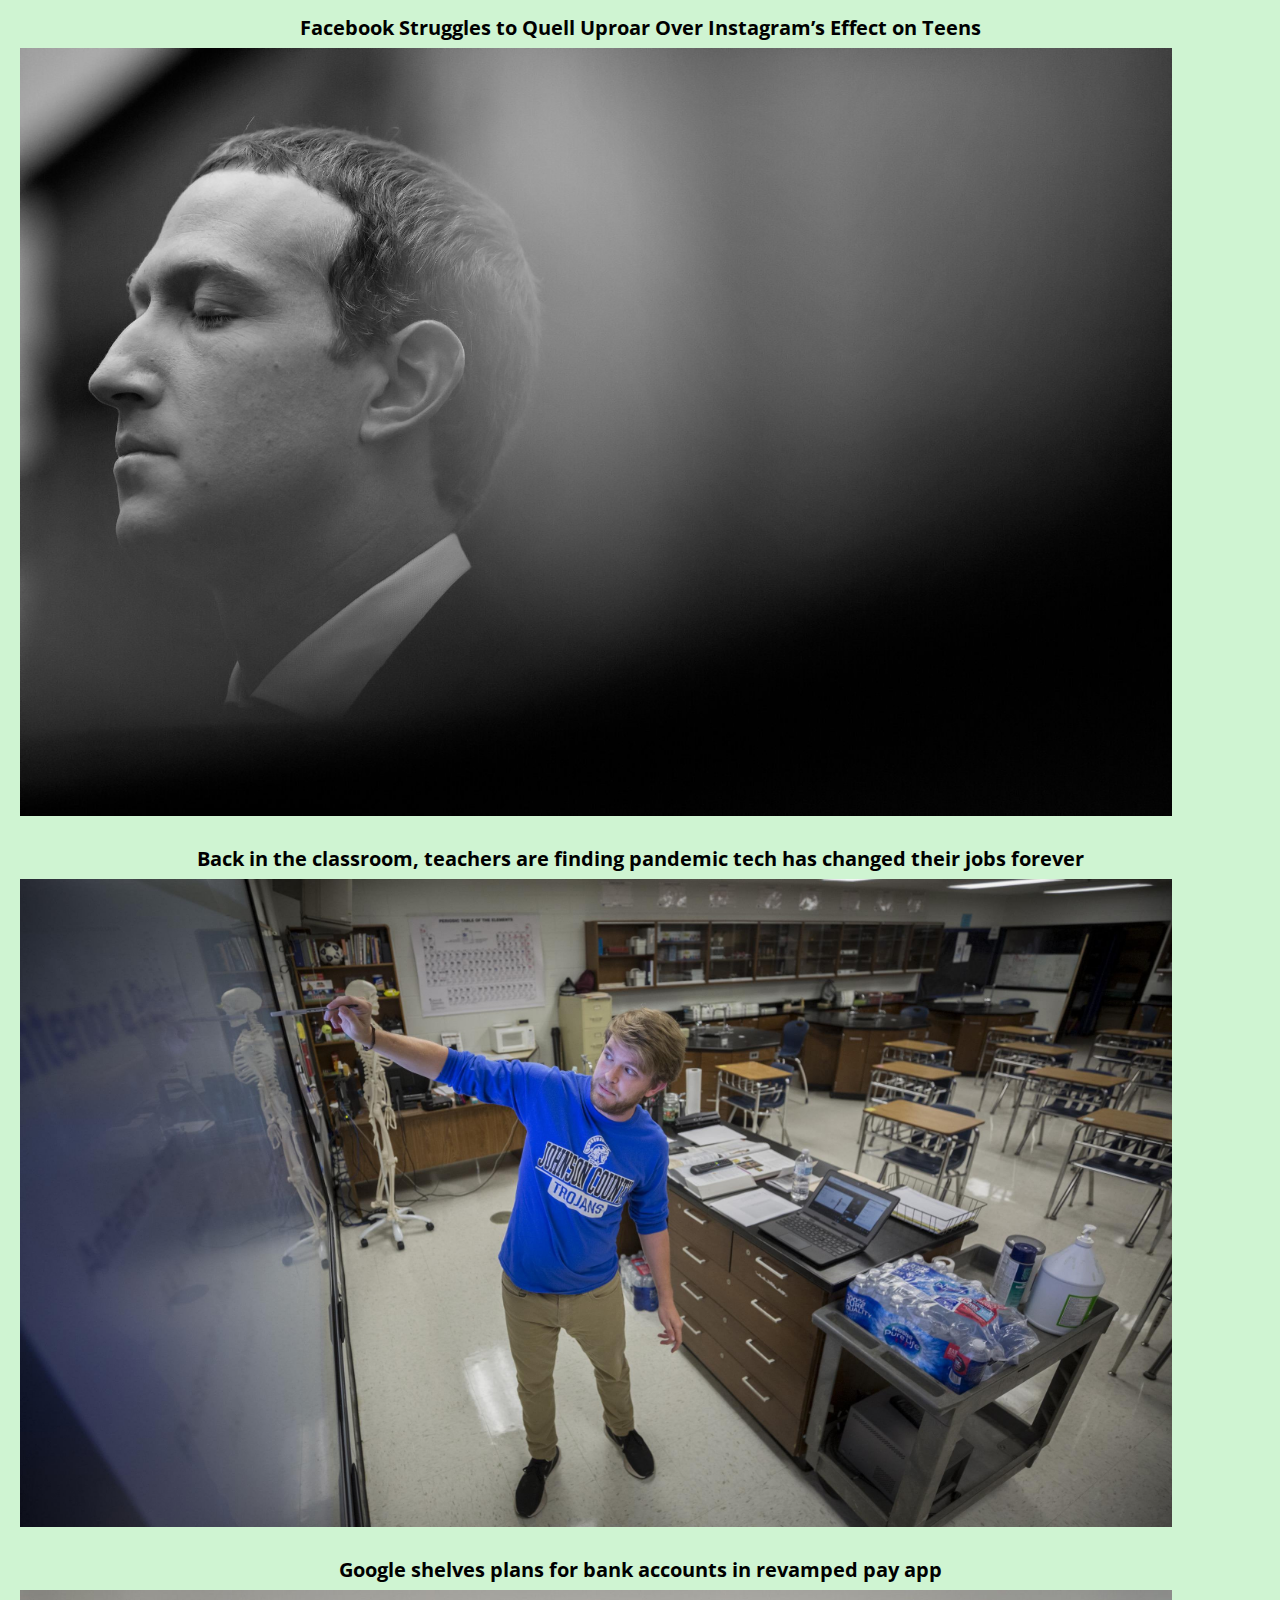
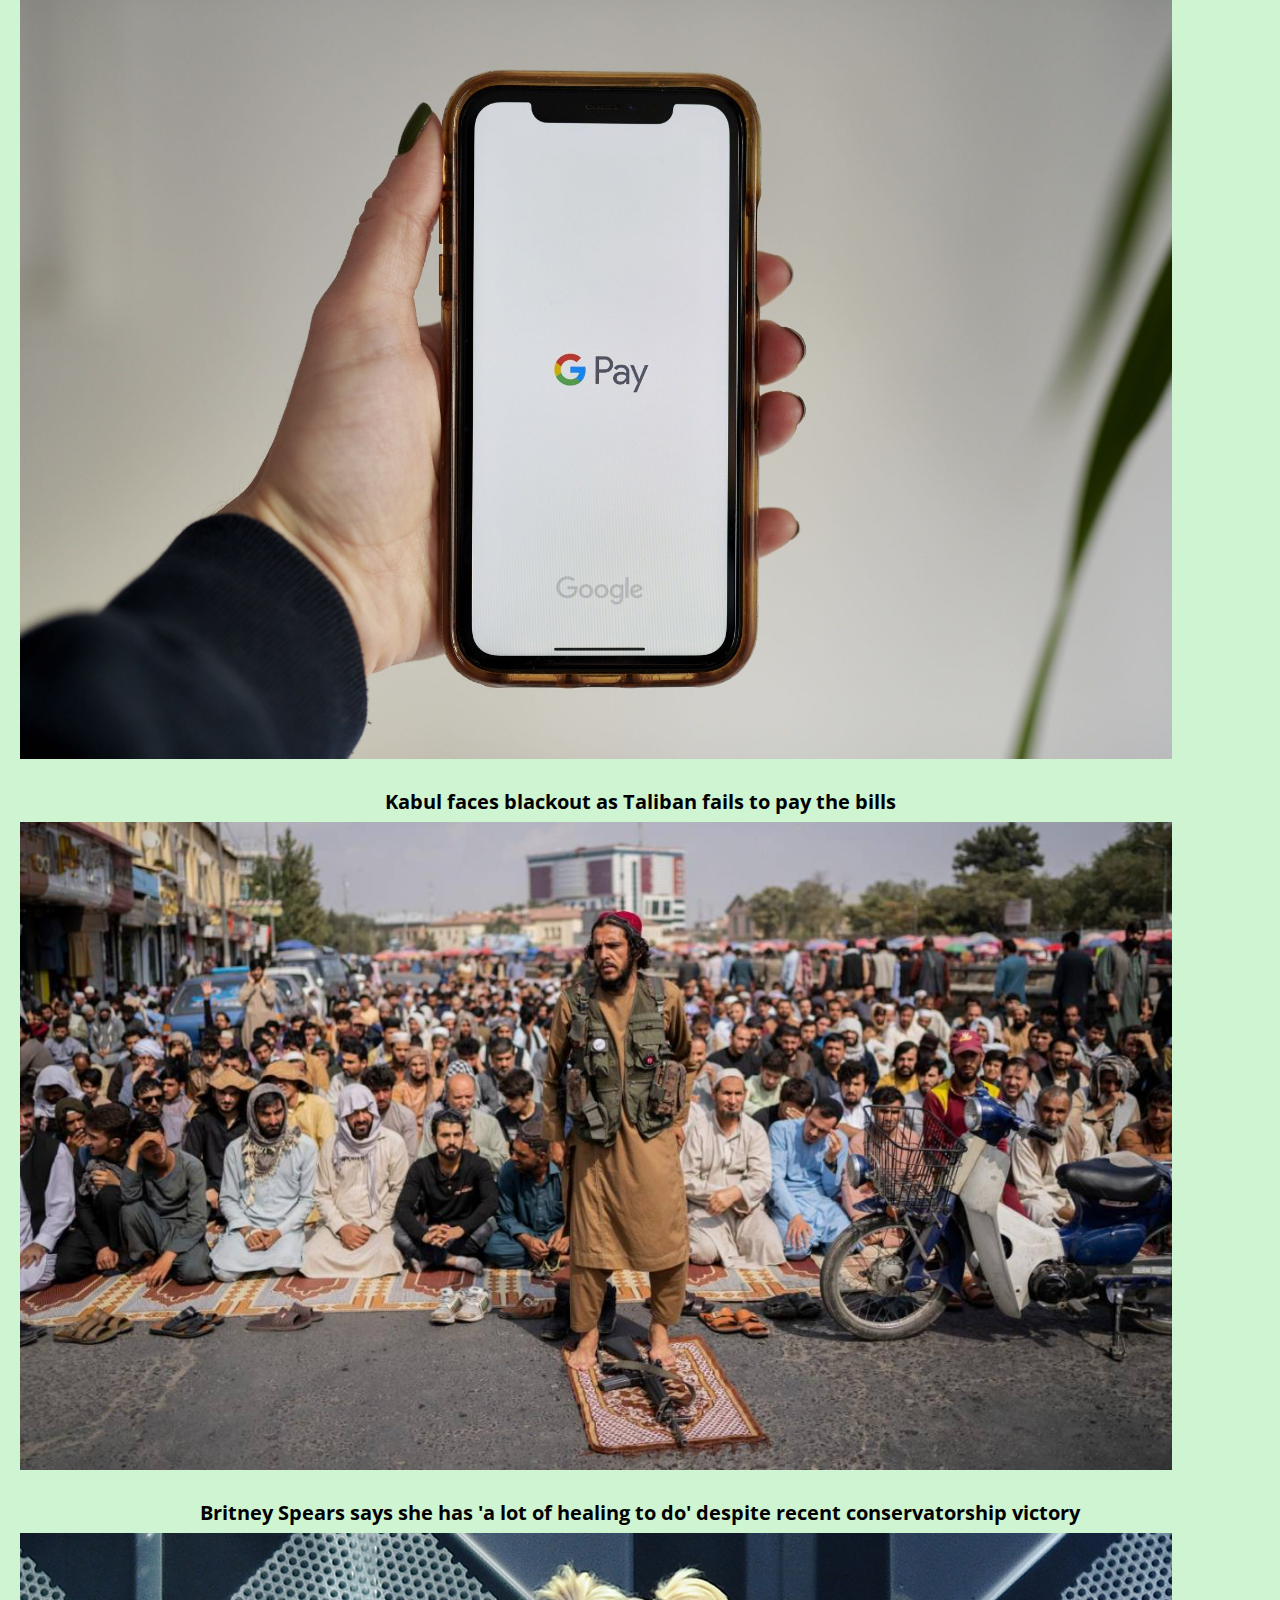
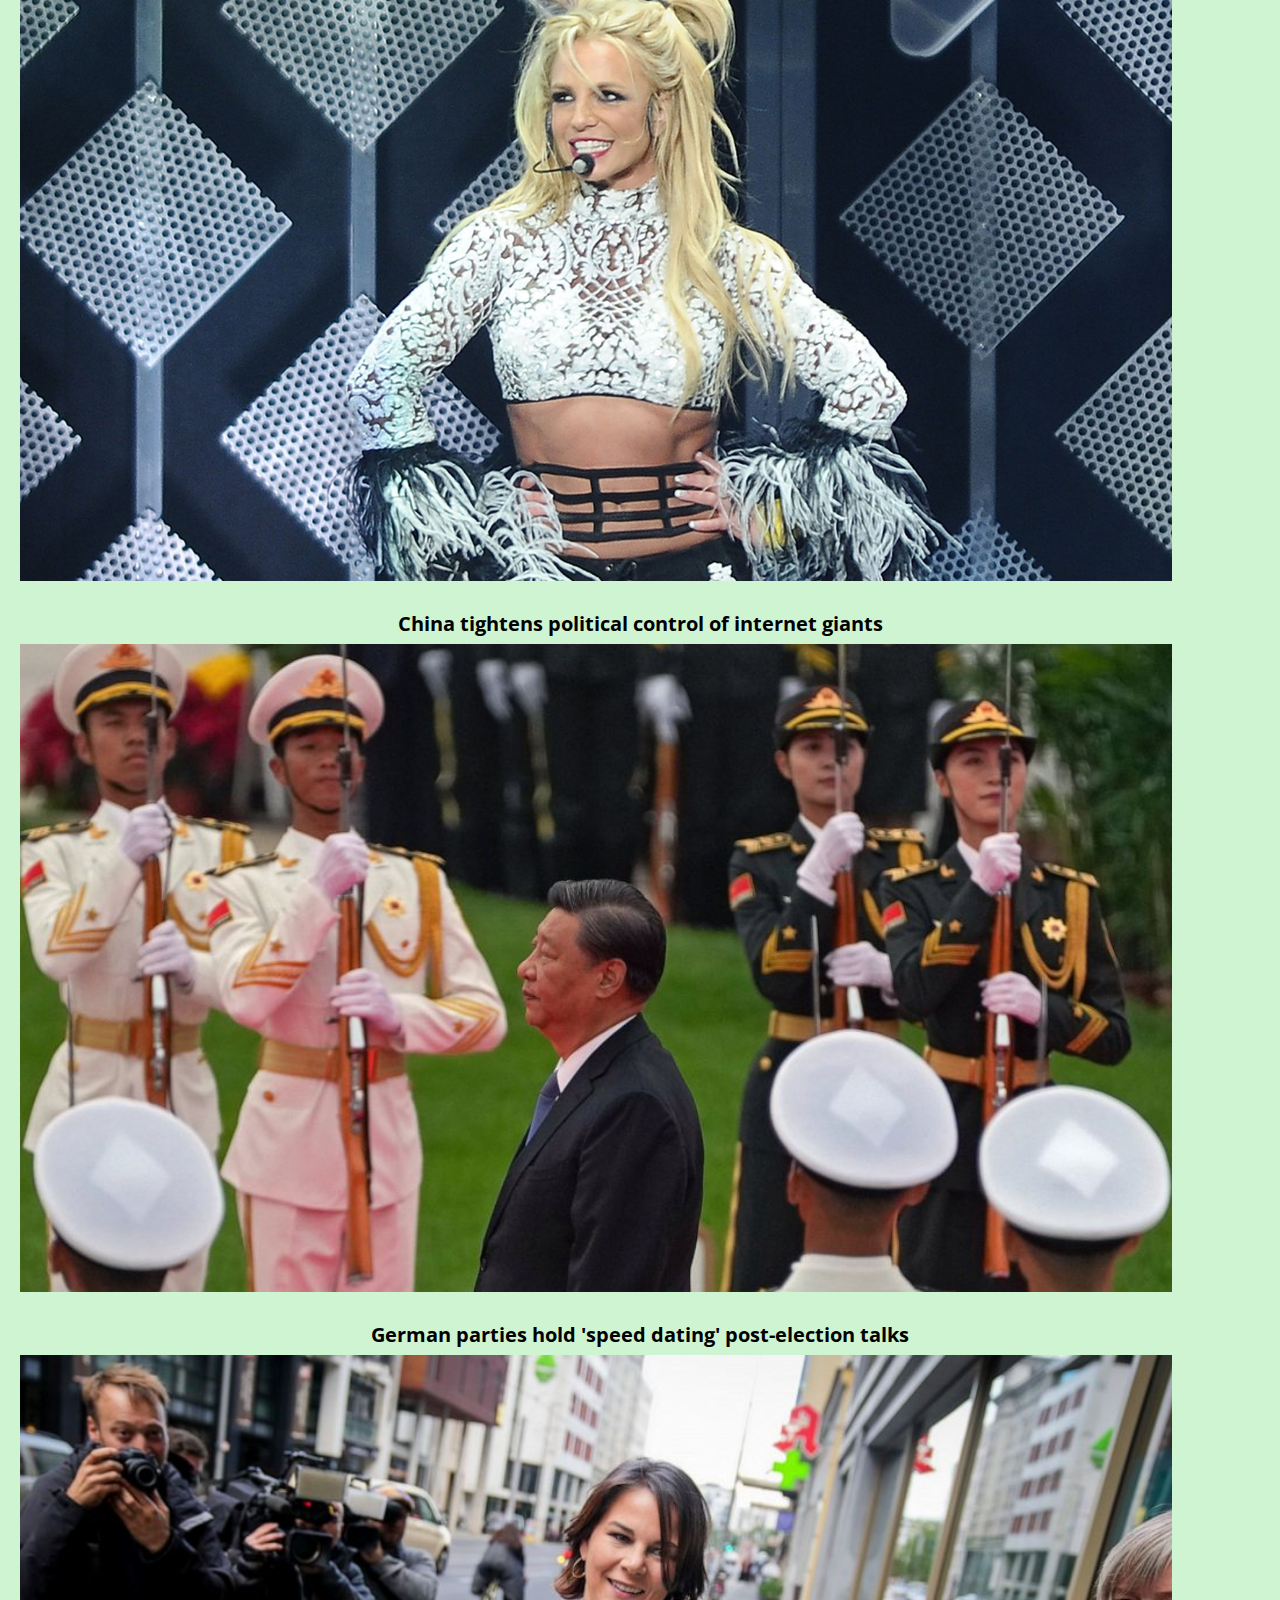
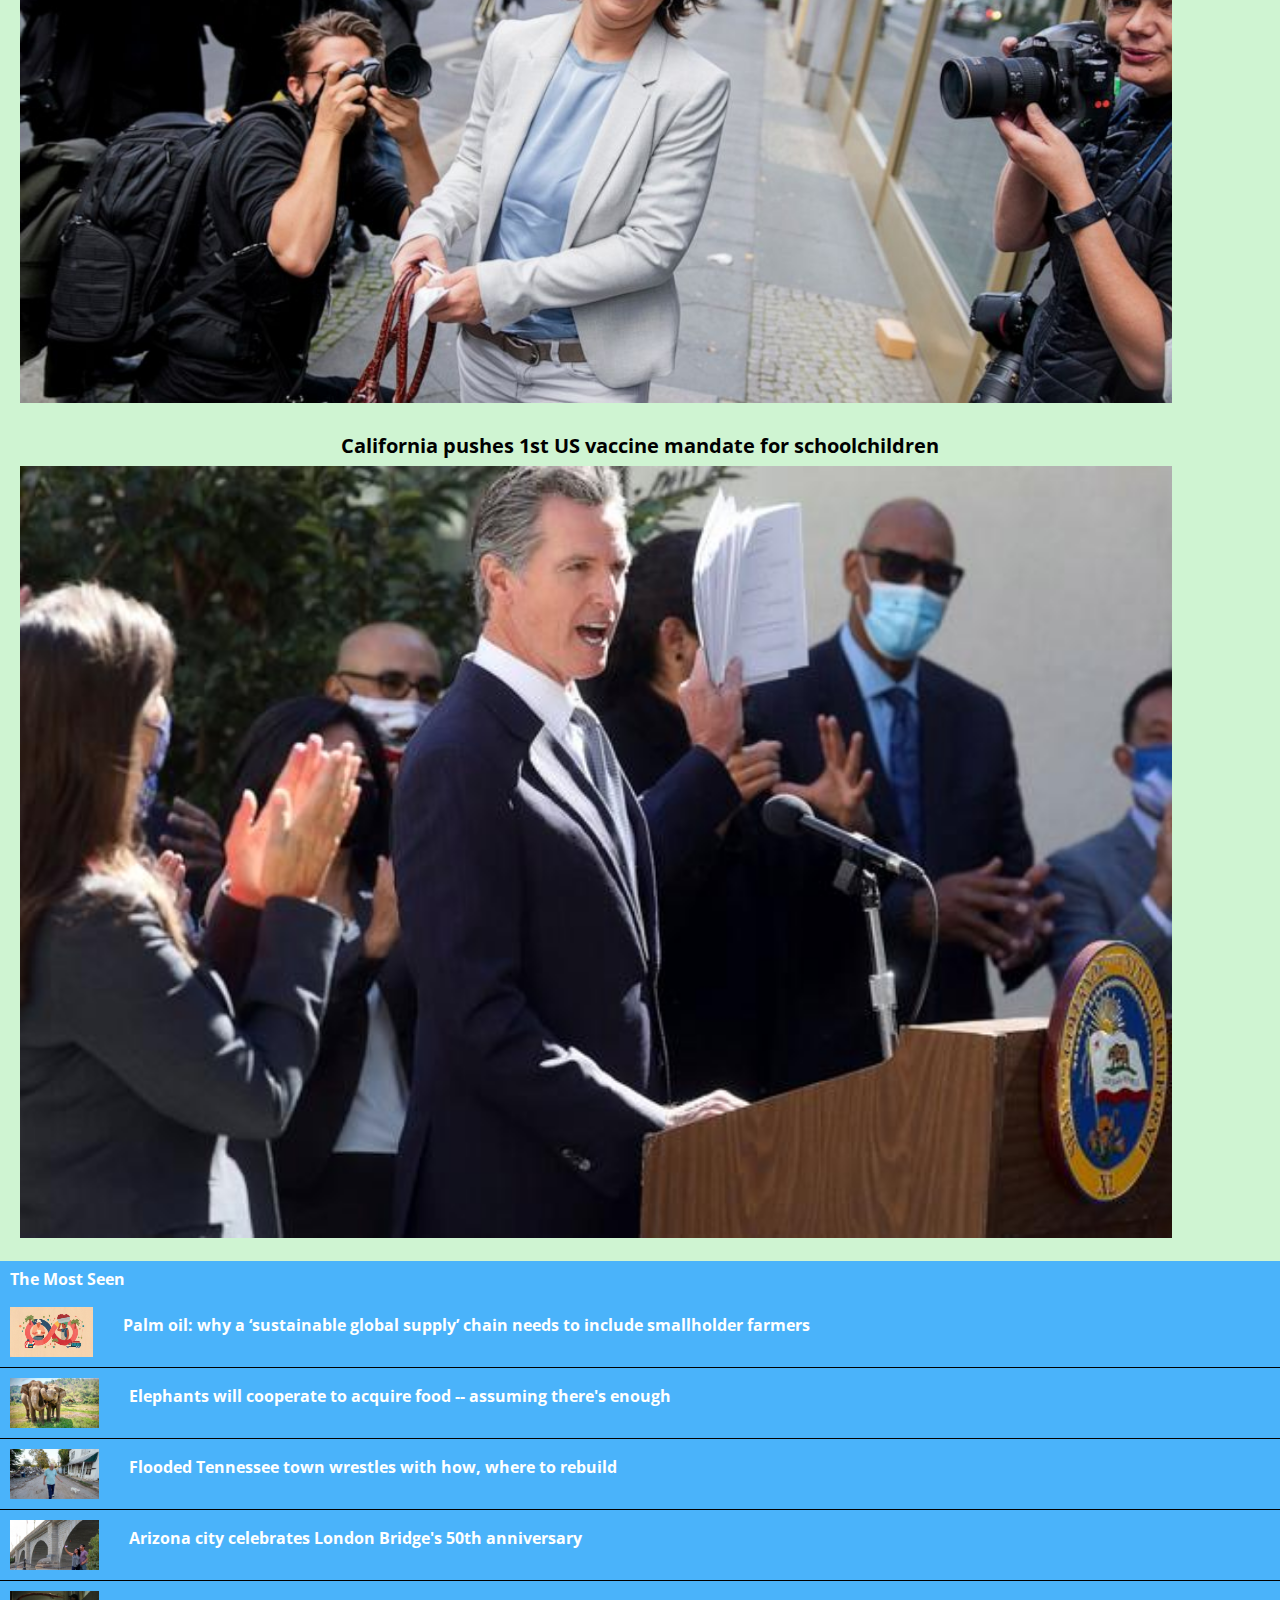
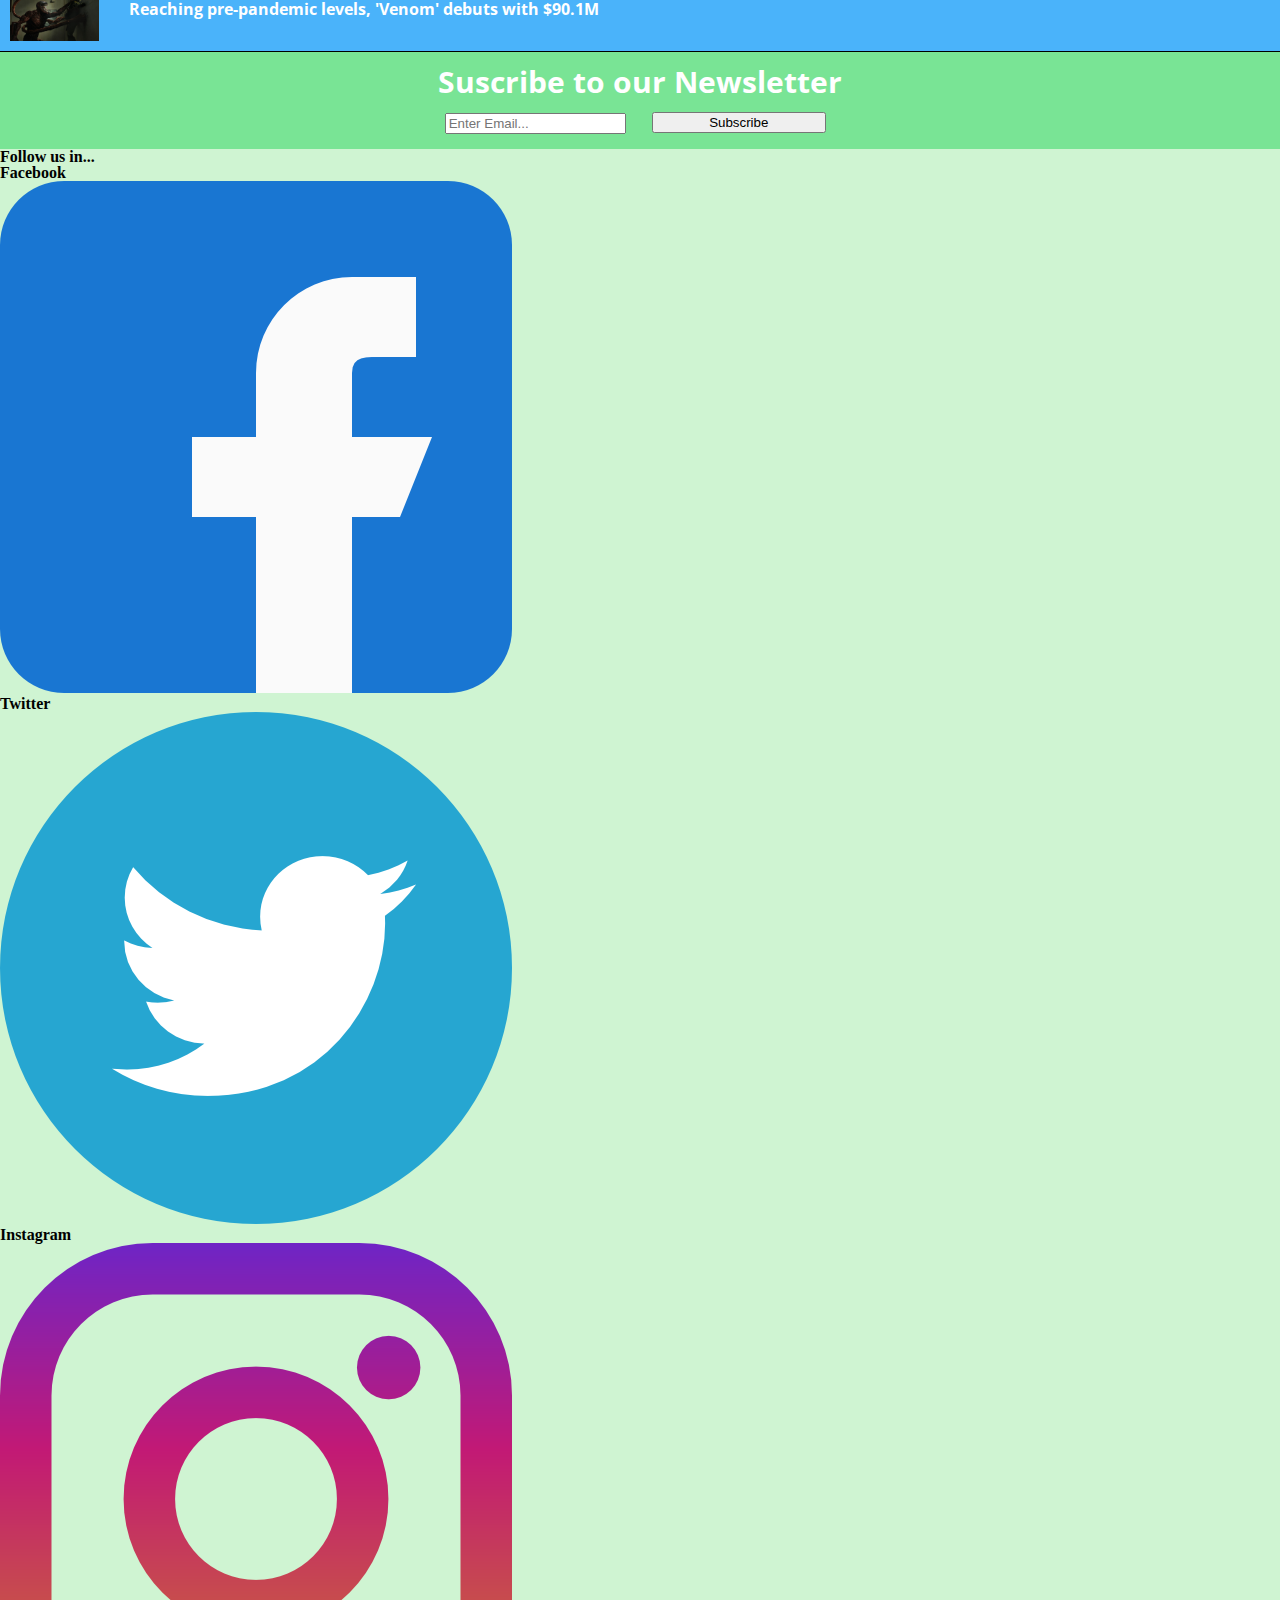
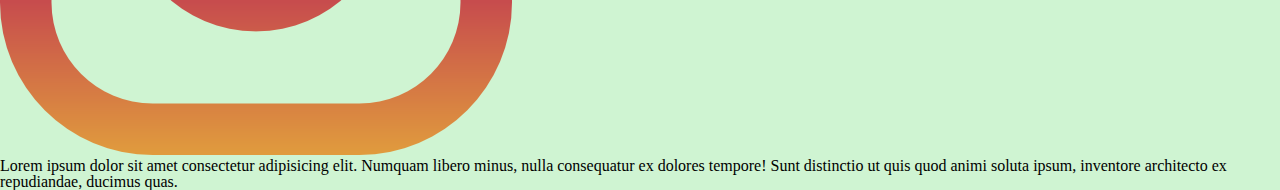
==== commit 188f0107: "Newsletter" ====
--- a/index.html
+++ b/index.html
@@ -9,6 +9,7 @@
     <link rel="stylesheet" href="./header.css" />
     <link rel="stylesheet" href="./cover.css" />
     <link rel="stylesheet" href="./mostSeen.css" />
+    <link rel="stylesheet" href="./newsLetter.css" />
 
     <link rel="preconnect" href="https://fonts.googleapis.com" />
     <link rel="preconnect" href="https://fonts.gstatic.com" crossorigin />
@@ -197,7 +198,7 @@
 
     <section id="newsletter">
       <div class="newsletterContainer">
-        <h3>Suscribe tu our website</h3>
+        <h3>Suscribe to our Newsletter</h3>
         <form>
           <input type="email" placeholder="Enter Email..." />
           <button type="submit" class="button-1">Subscribe</button>
--- a/mostSeen.css
+++ b/mostSeen.css
@@ -1,7 +1,7 @@
 #mostSeen {
   min-height: 70px;
   width: 100%;
-  background-color: #205072;
+  background-color: #4ab3fa;
   font-family: "Open Sans Condensed", sans-serif;
   color: white;
   display: flex;
--- a/newsLetter.css
+++ b/newsLetter.css
@@ -0,0 +1,22 @@
+#newsletter {
+  min-height: 70px;
+  background-color: #79e495;
+  width: 100%;
+  display: flex;
+  justify-content: center;
+  padding-bottom: 15px;
+}
+
+#newsletter h3 {
+  padding: 15px;
+  color: white;
+  font-size: 30px;
+  font-family: "Open Sans Condensed", sans-serif;
+  text-align: center;
+}
+
+#newsletter form input,
+button {
+  width: 40%;
+  margin-left: 5%;
+}
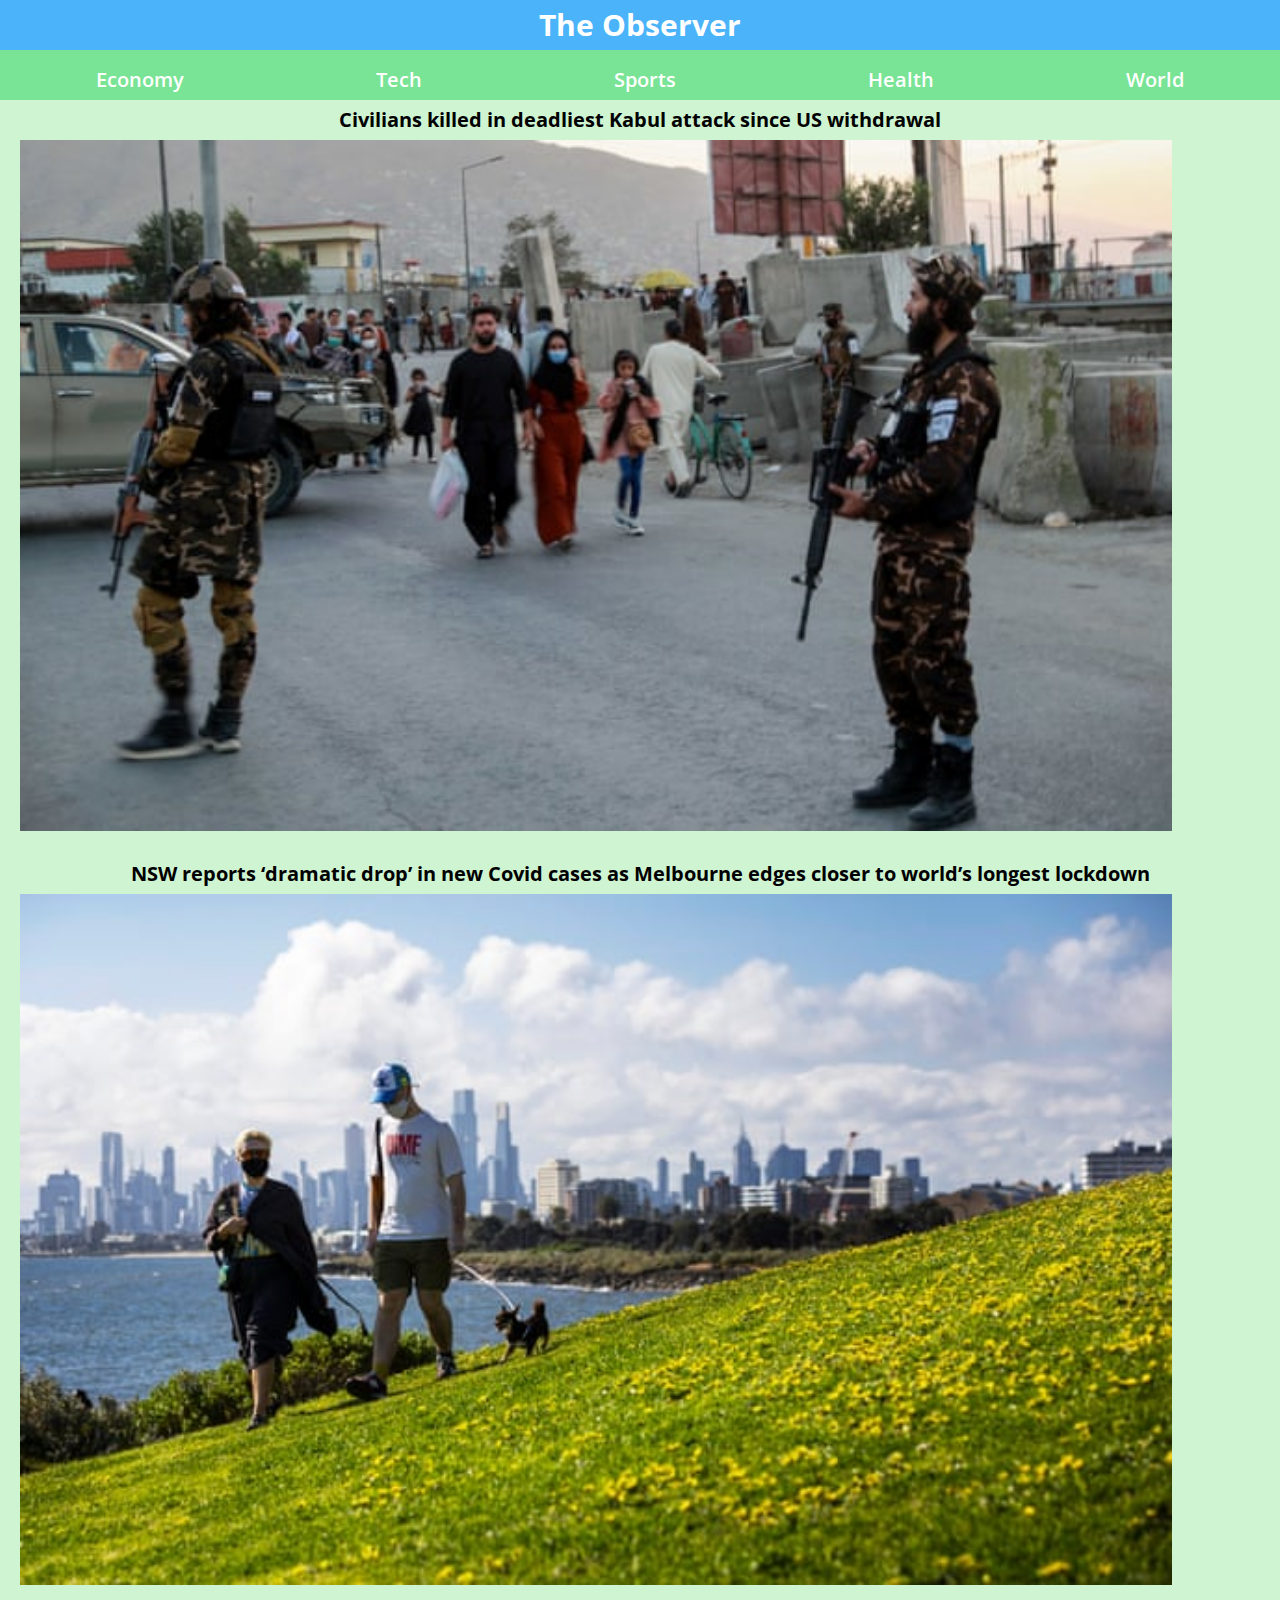
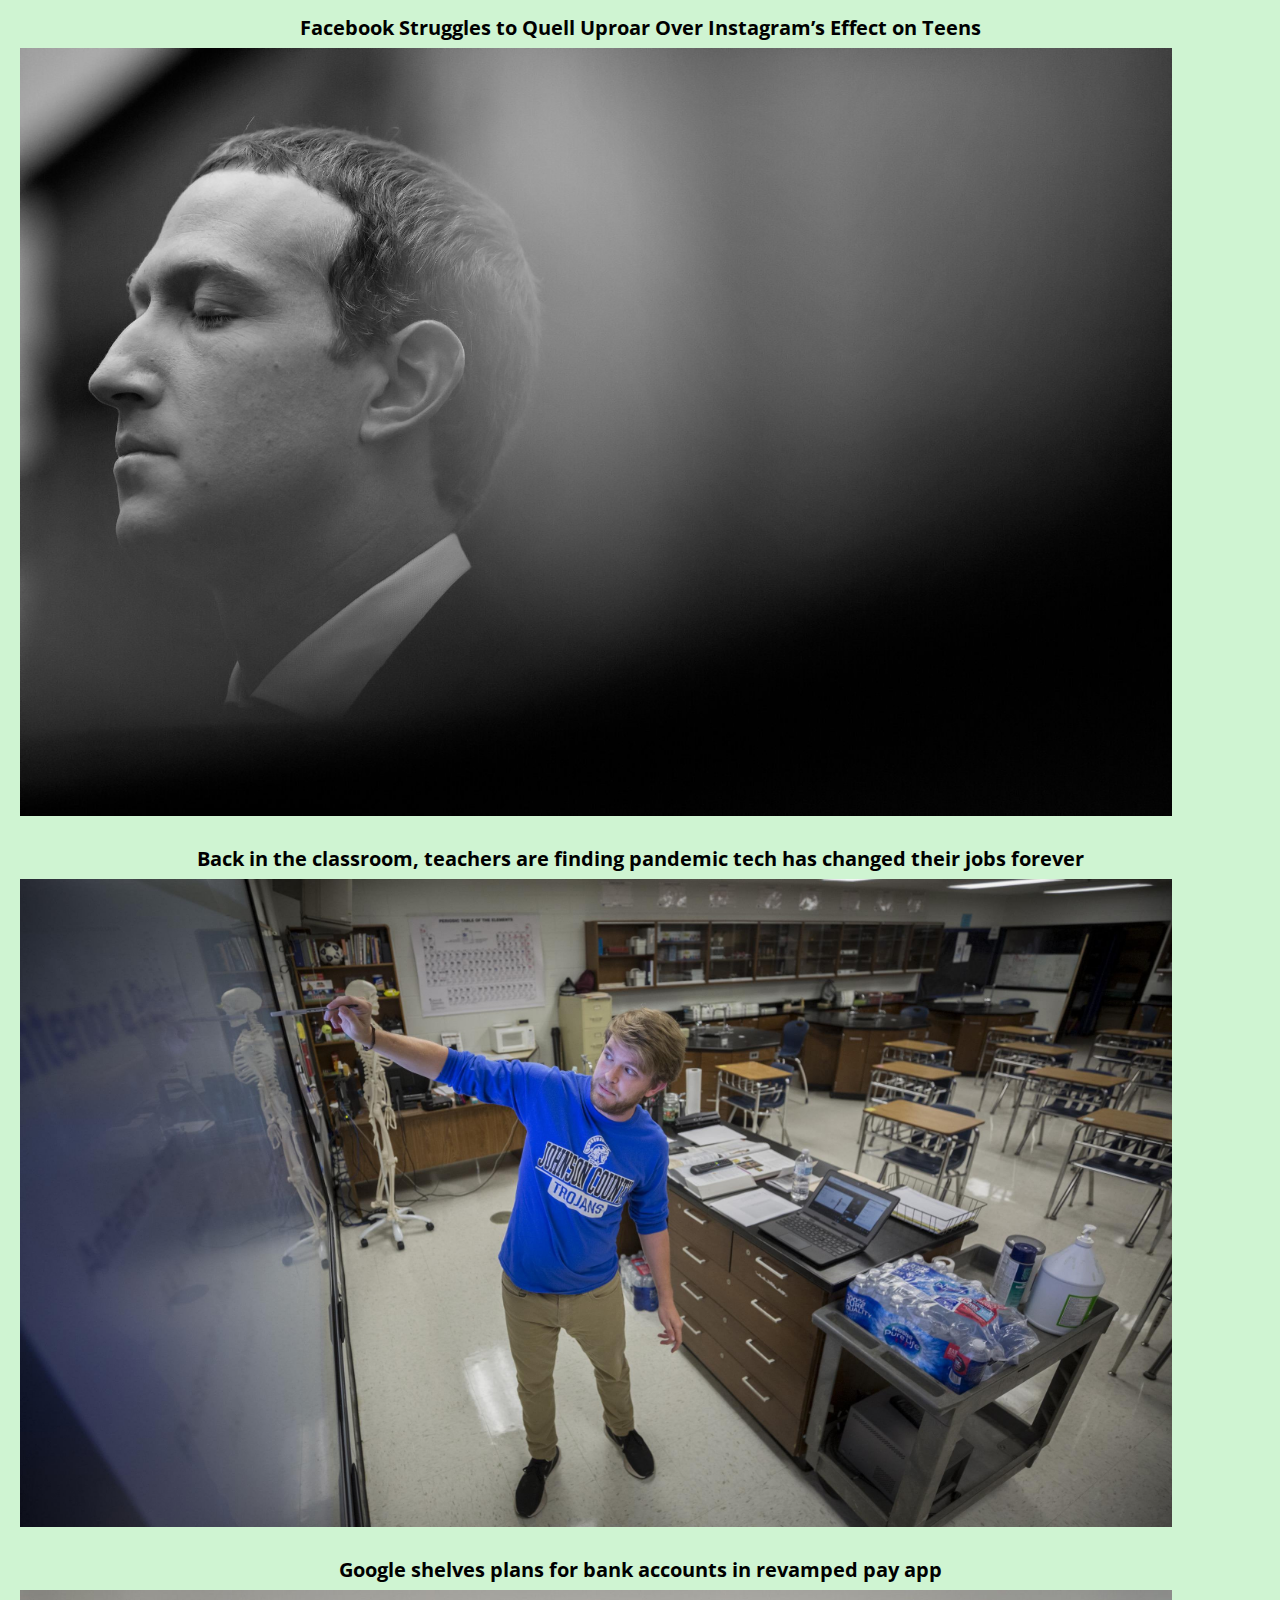
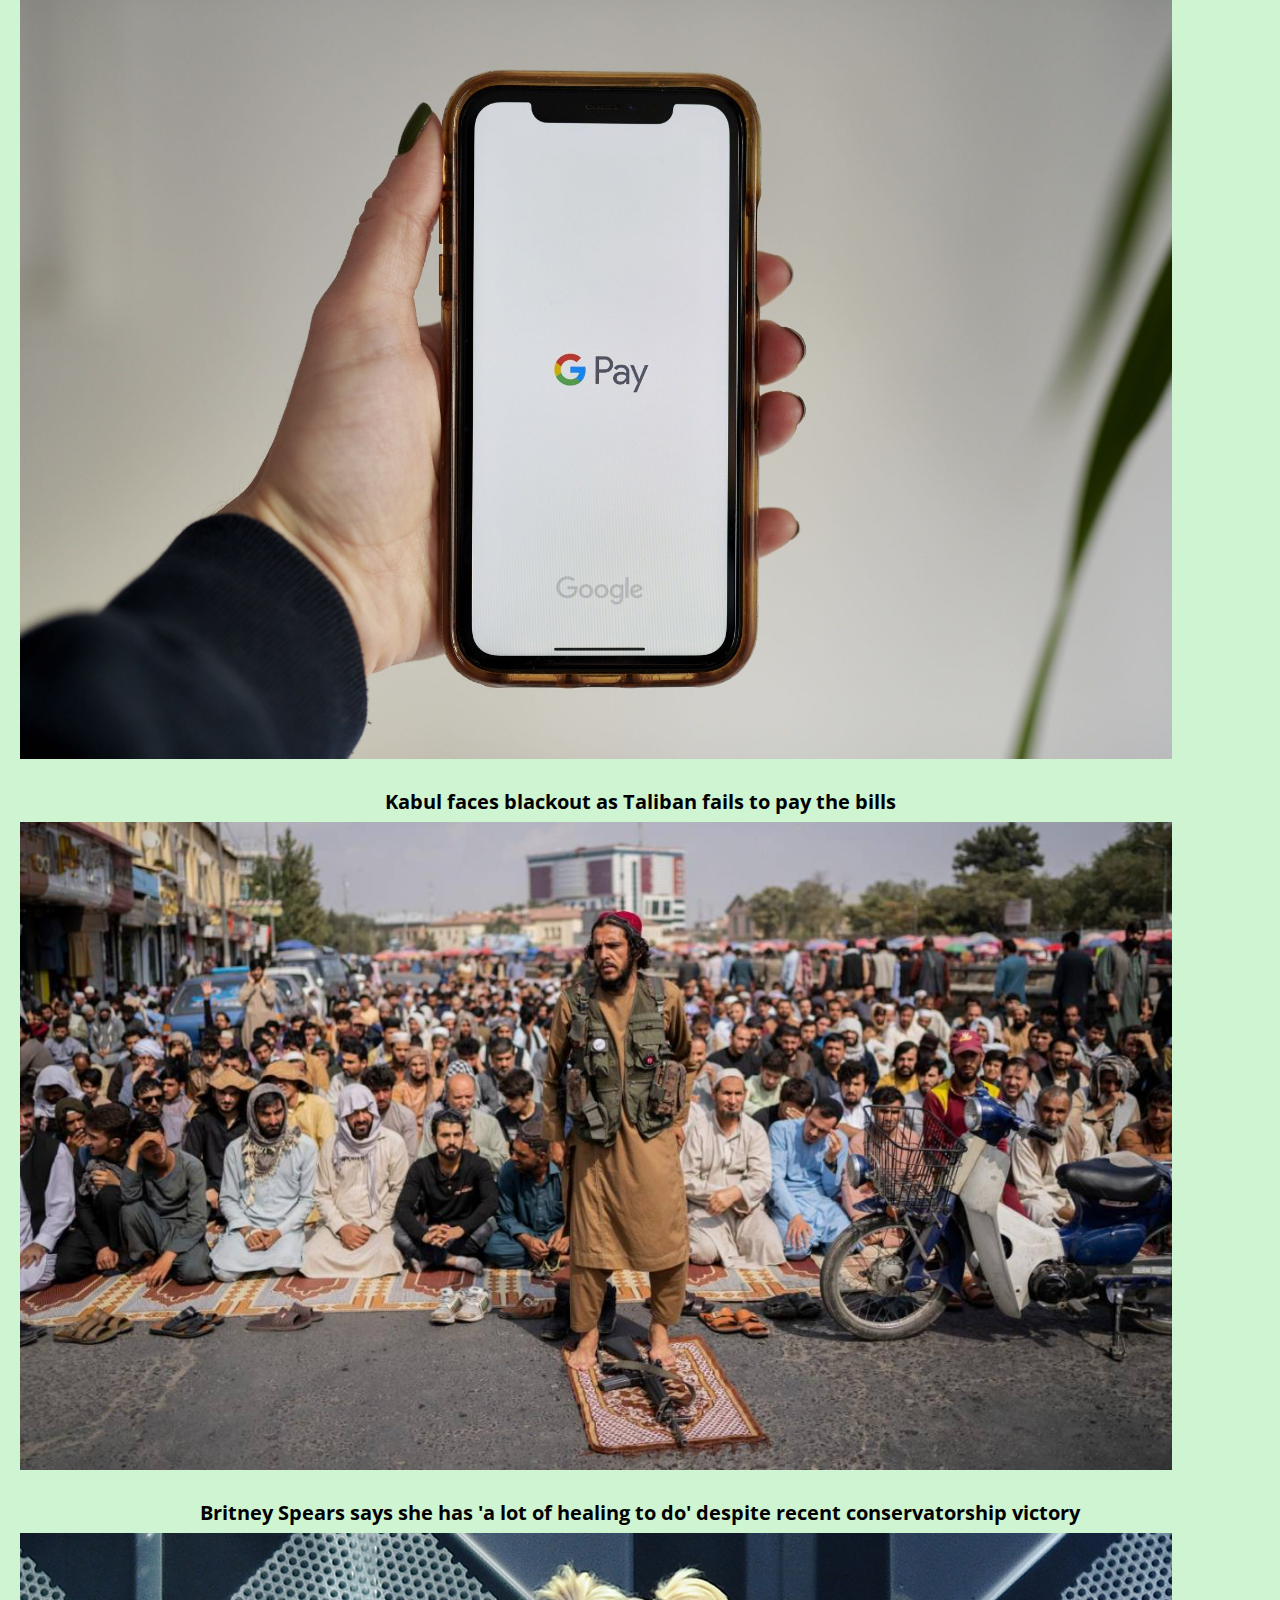
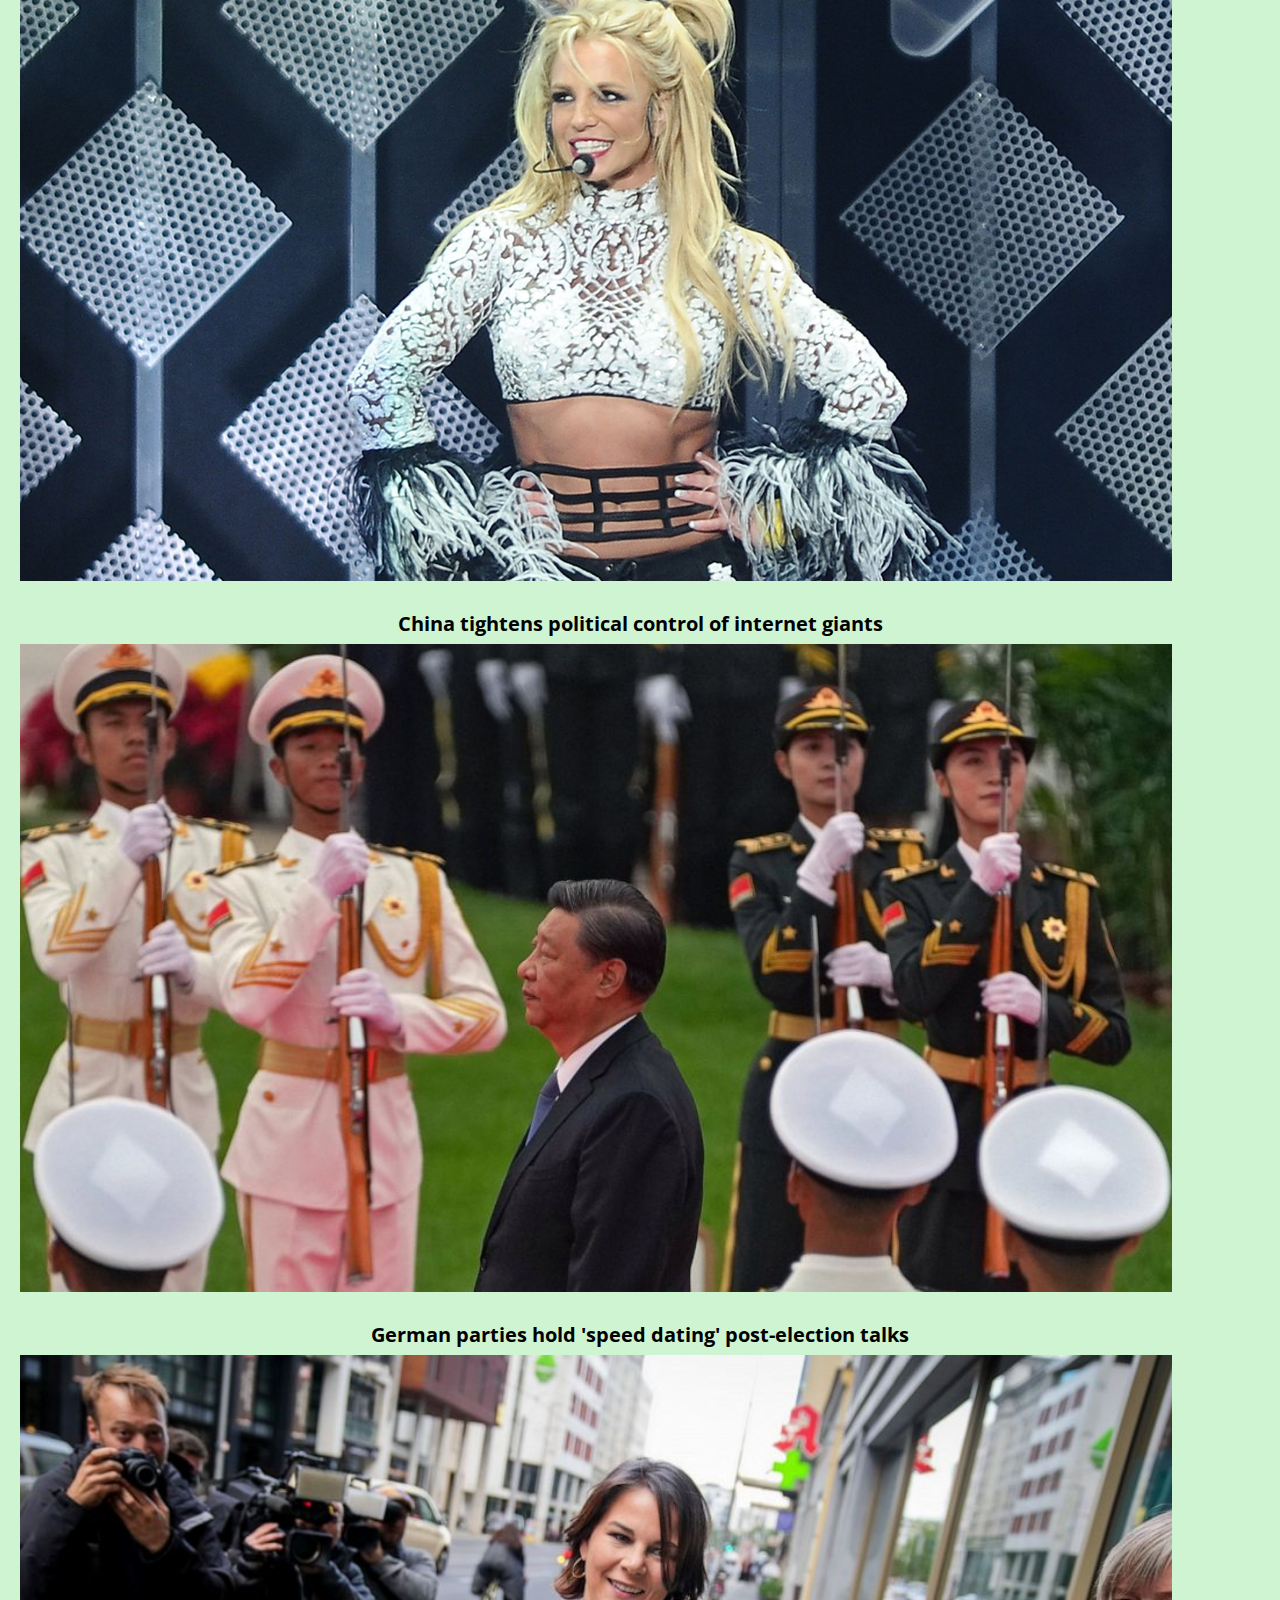
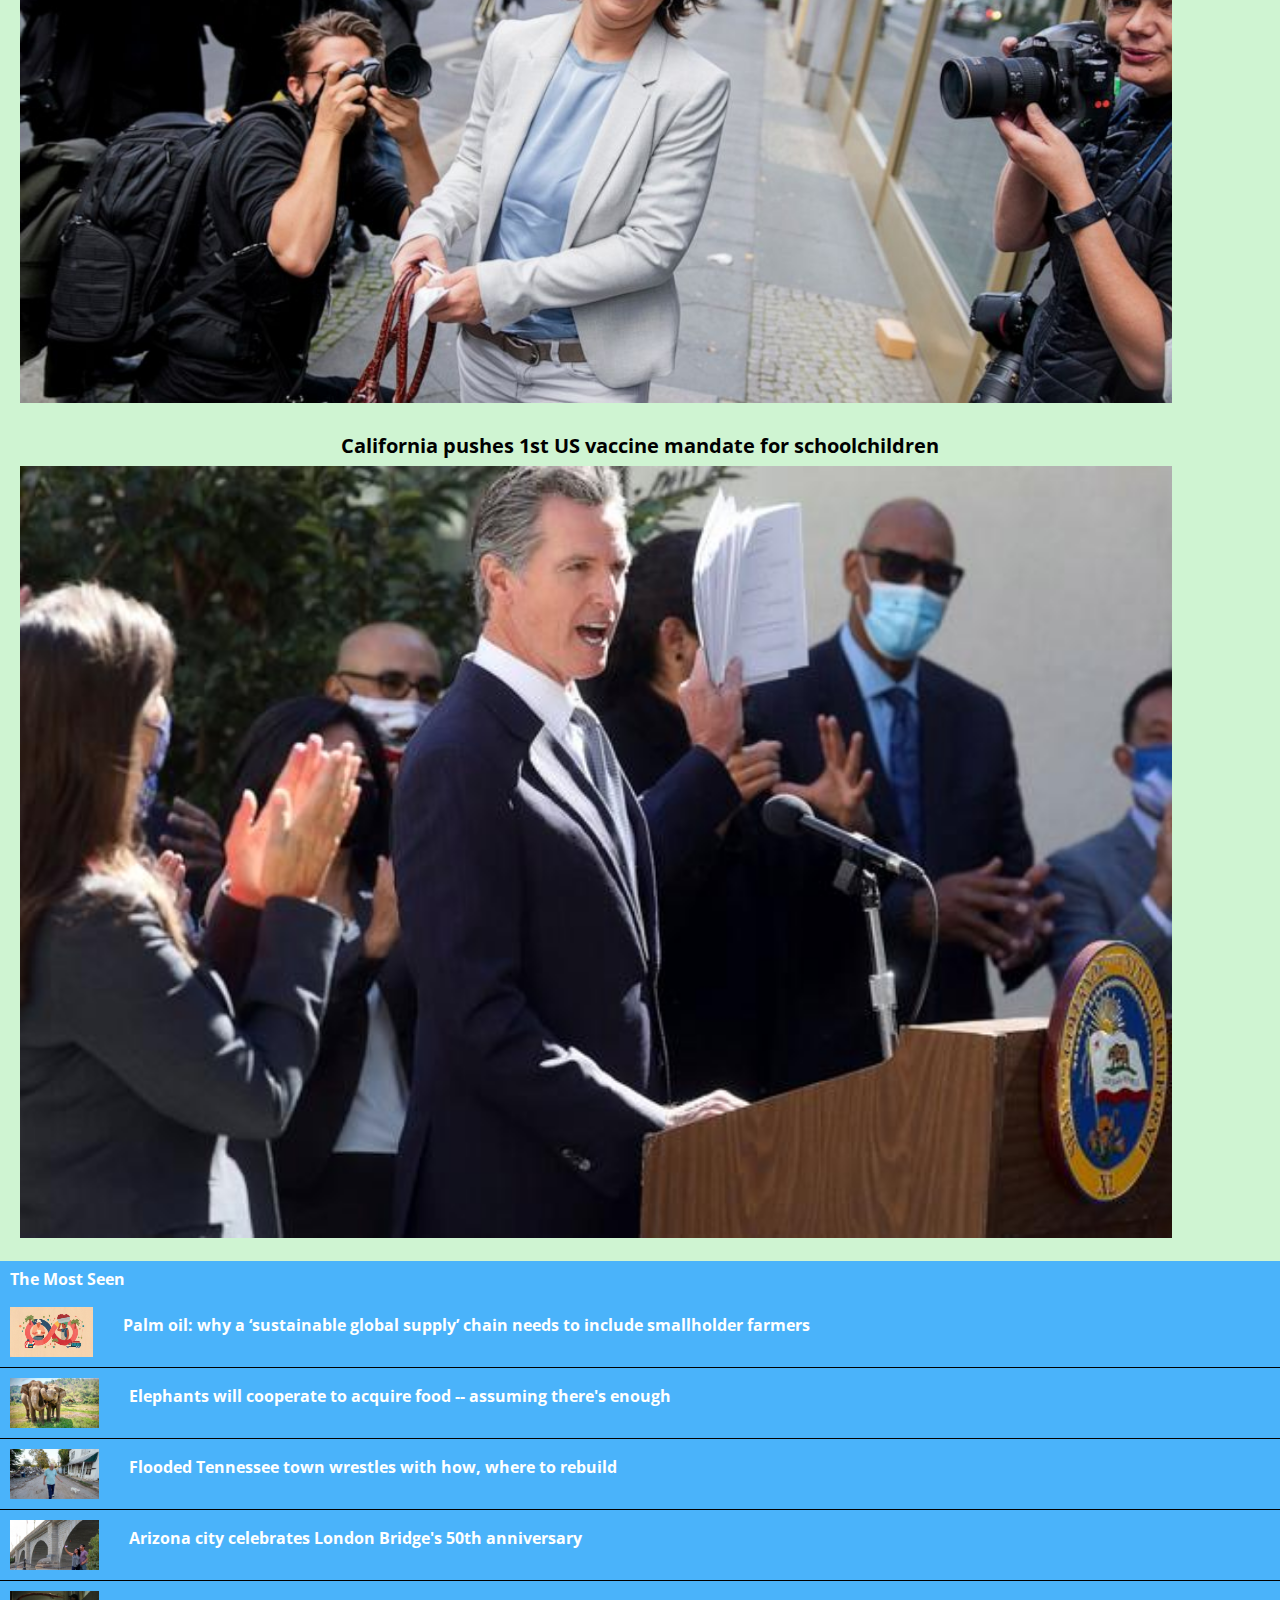
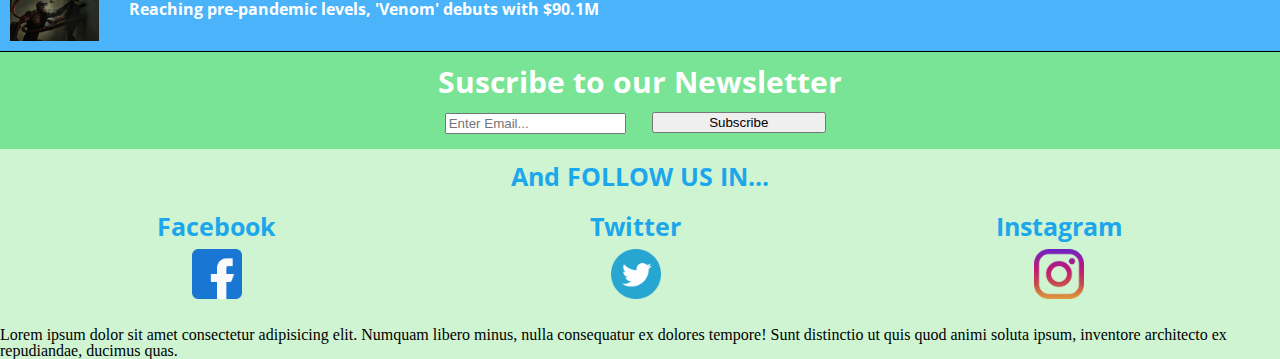
==== commit aa202c20: "Follow Us" ====
--- a/index.html
+++ b/index.html
@@ -10,6 +10,7 @@
     <link rel="stylesheet" href="./cover.css" />
     <link rel="stylesheet" href="./mostSeen.css" />
     <link rel="stylesheet" href="./newsLetter.css" />
+    <link rel="stylesheet" href="./followUs.css" />
 
     <link rel="preconnect" href="https://fonts.googleapis.com" />
     <link rel="preconnect" href="https://fonts.gstatic.com" crossorigin />
@@ -207,8 +208,8 @@
     </section>
 
     <section class="boxes">
+      <h3>And FOLLOW US IN...</h3>
       <div class="boxesContainer">
-        <h2>Follow us in...</h2>
         <div class="box">
           <h4>Facebook</h4>
           <img src="./media/facebook.png" alt="facebookLogo" />
--- a/followUs.css
+++ b/followUs.css
@@ -0,0 +1,38 @@
+.boxes {
+  min-height: 80px;
+  width: 100%;
+  background-color: #cff4d2;
+}
+
+.boxes h3 {
+  padding: 15px;
+  color: #1ca7ec;
+  font-size: 25px;
+  font-family: "Open Sans Condensed", sans-serif;
+  text-align: center;
+}
+
+.boxesContainer {
+  display: flex;
+  flex-direction: row;
+  justify-content: space-around;
+}
+
+.box {
+  text-align: center;
+  margin: 10px;
+  padding-bottom: 15px;
+}
+
+.box img {
+  height: 50px;
+  width: auto;
+  padding-top: 10px;
+}
+
+.box h4 {
+  color: #1ca7ec;
+  font-size: 25px;
+  font-family: "Open Sans Condensed", sans-serif;
+  text-align: center;
+}
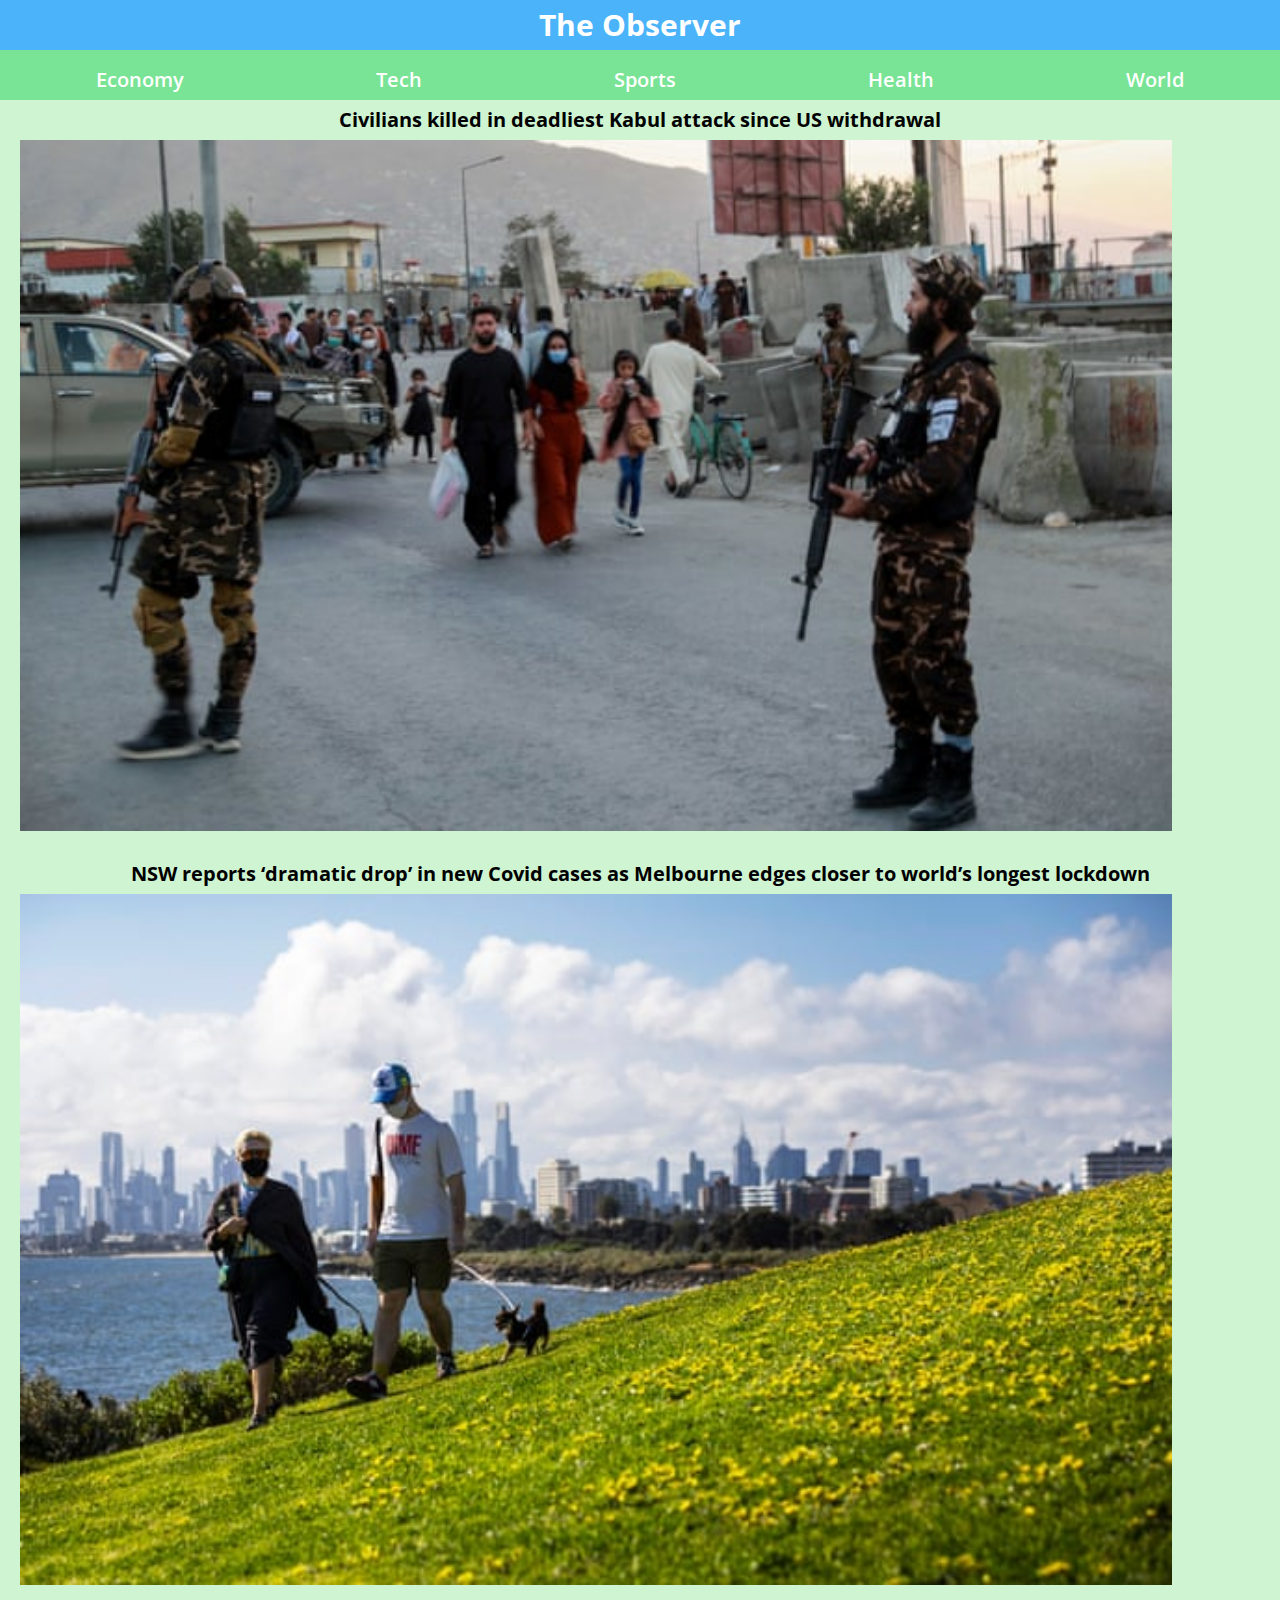
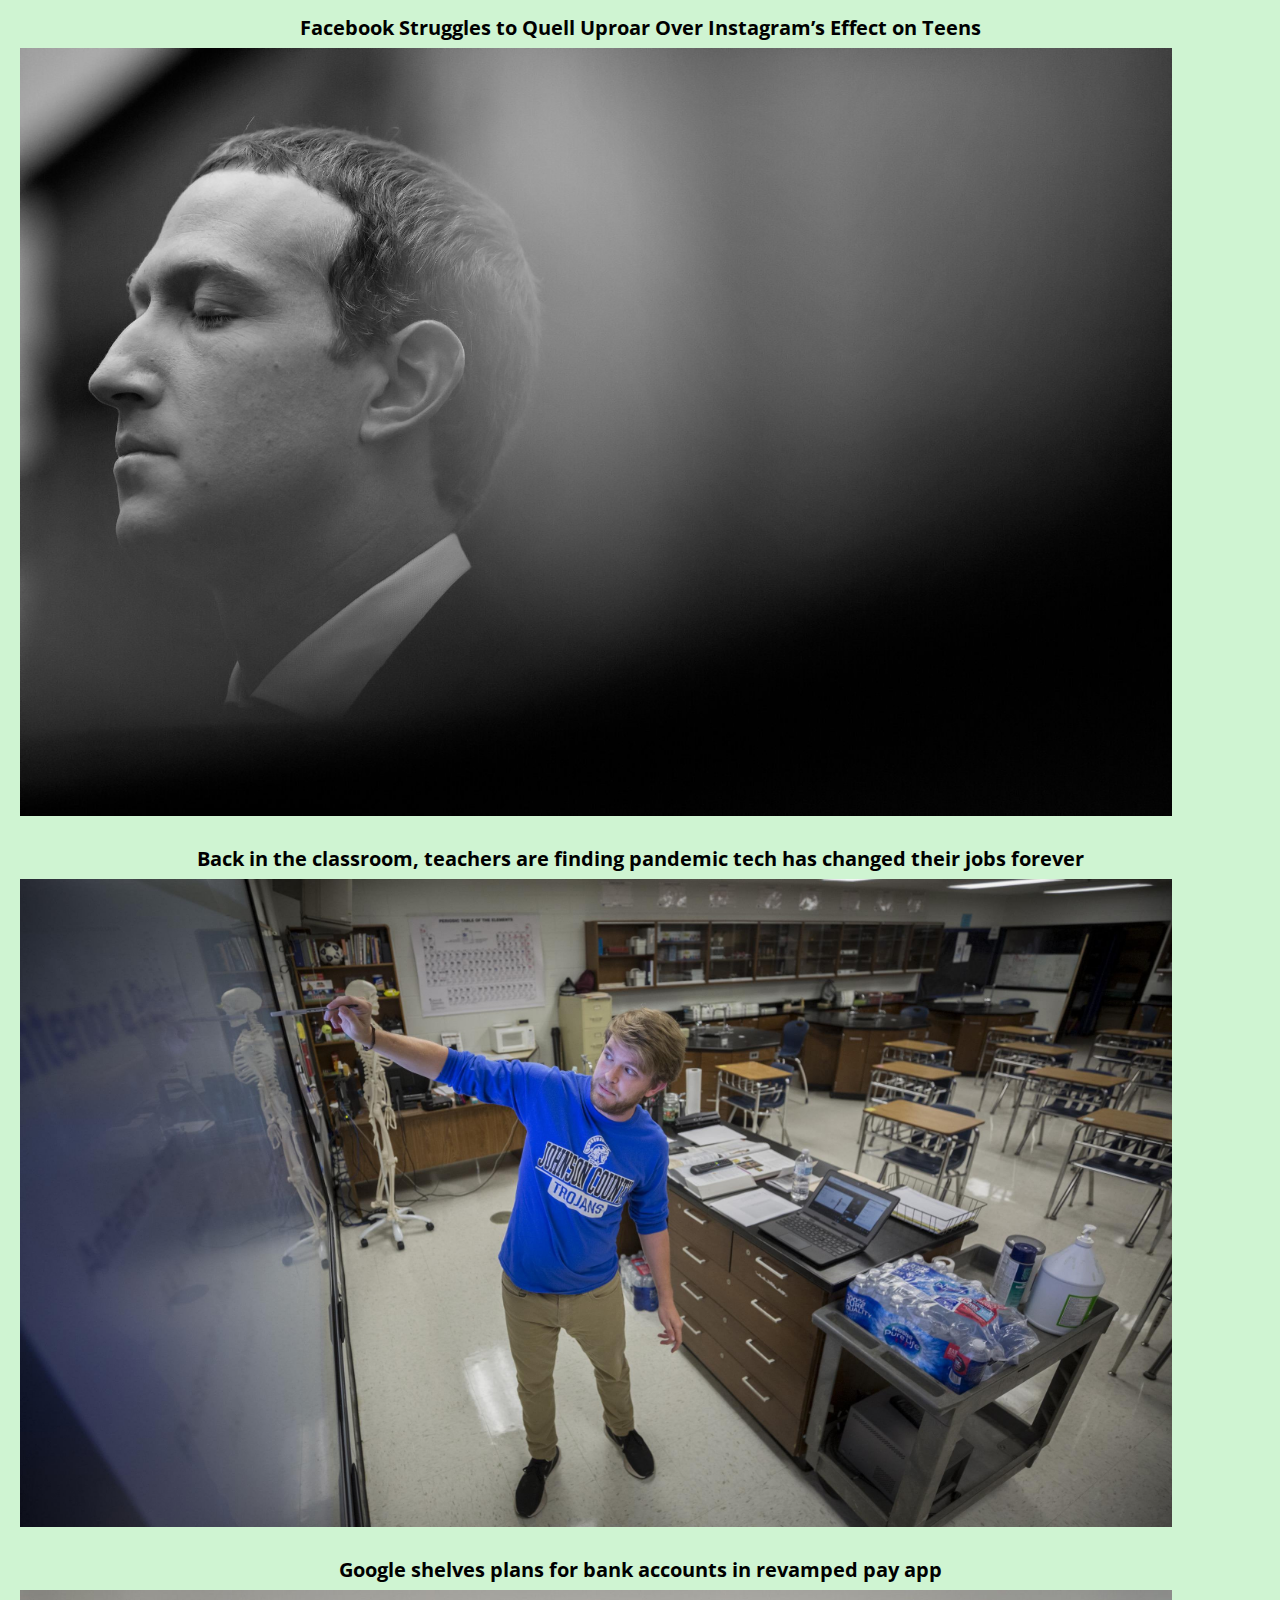
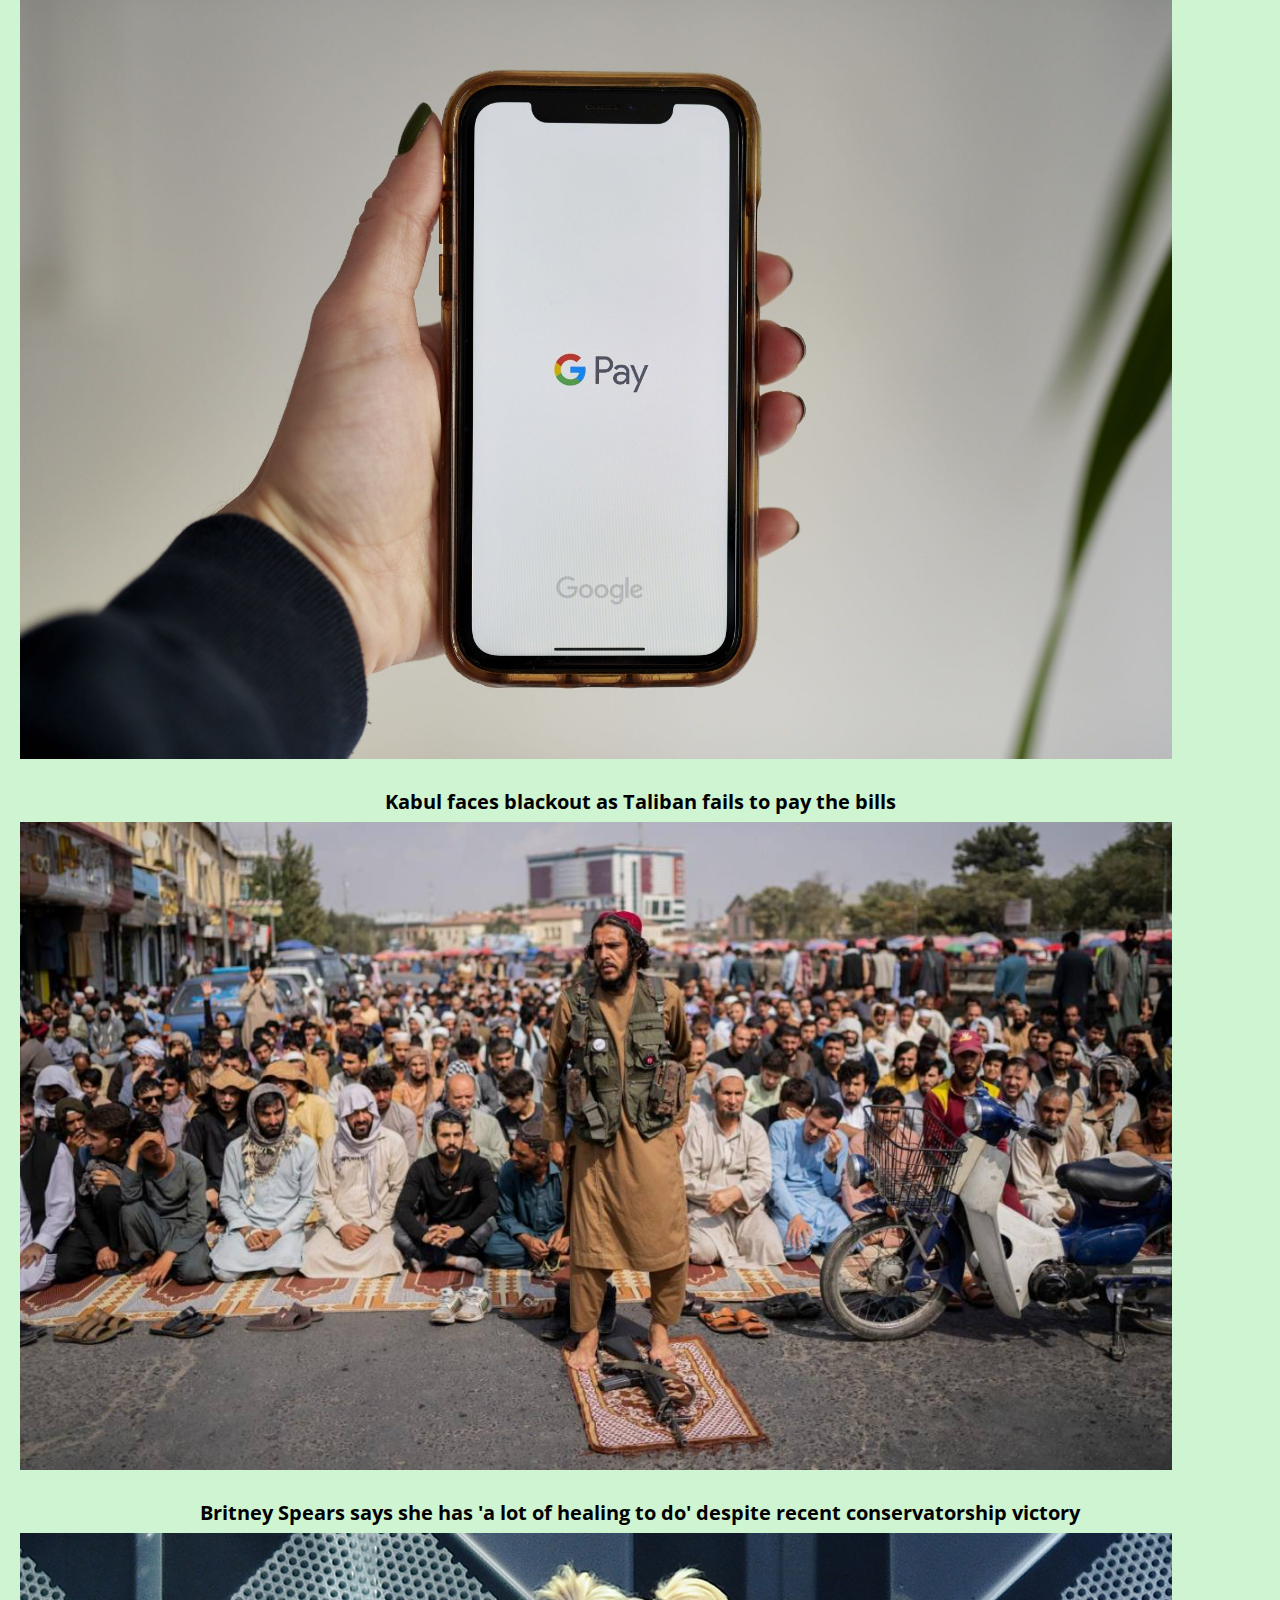
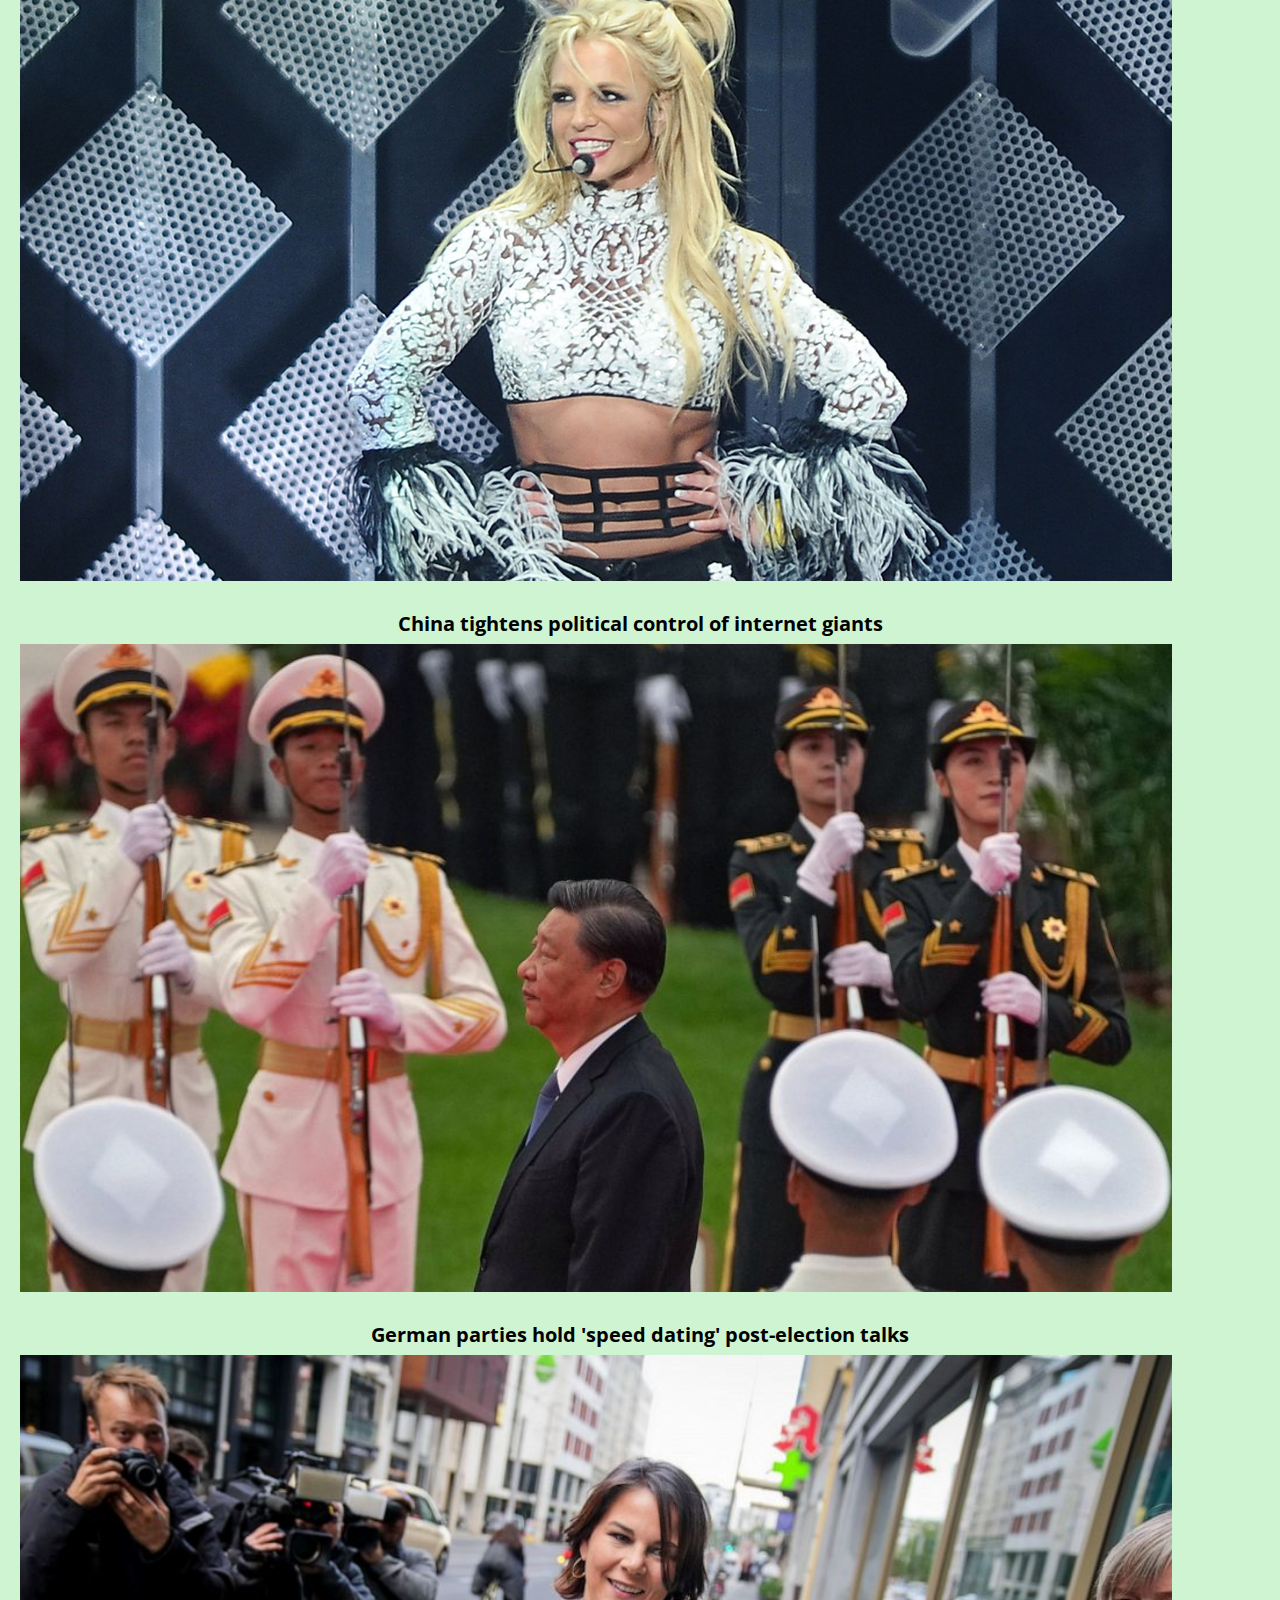
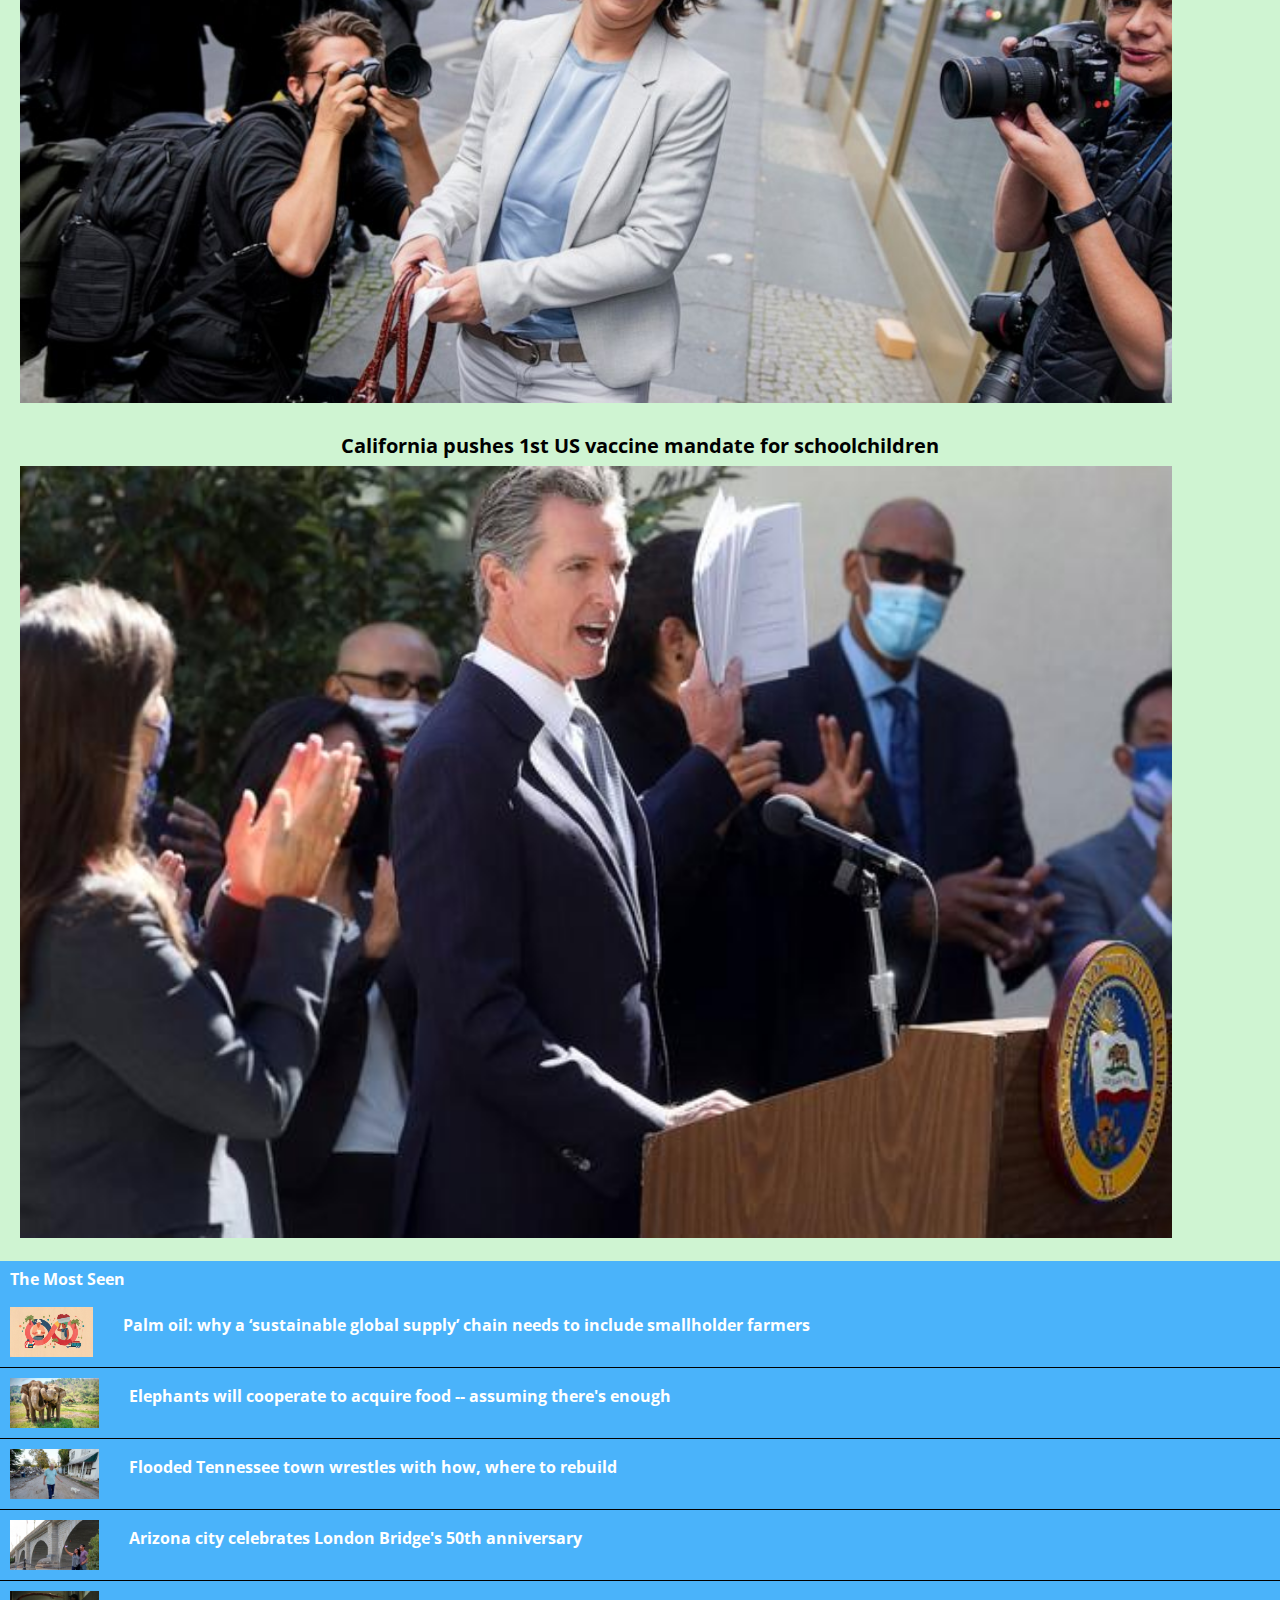
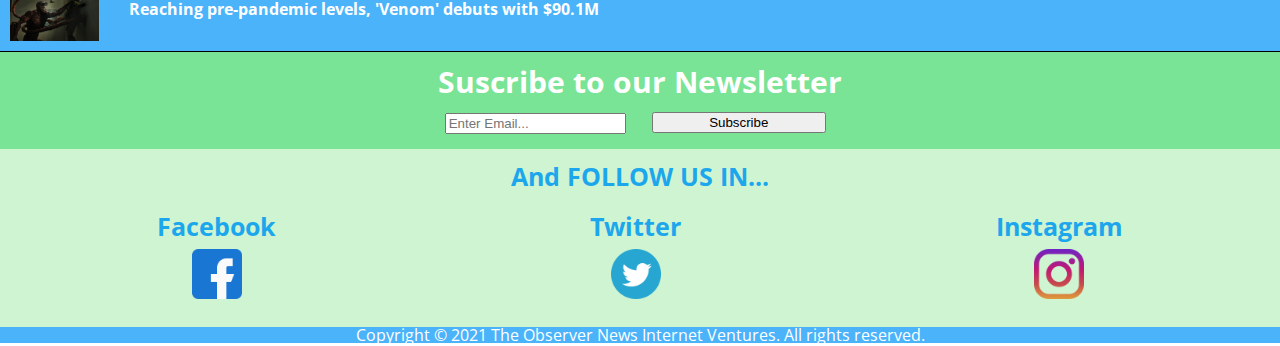
==== commit 1e9558f3: "footer" ====
--- a/index.html
+++ b/index.html
@@ -11,6 +11,7 @@
     <link rel="stylesheet" href="./mostSeen.css" />
     <link rel="stylesheet" href="./newsLetter.css" />
     <link rel="stylesheet" href="./followUs.css" />
+    <link rel="stylesheet" href="./footer.css" />
 
     <link rel="preconnect" href="https://fonts.googleapis.com" />
     <link rel="preconnect" href="https://fonts.gstatic.com" crossorigin />
@@ -229,10 +230,8 @@
 
     <footer>
       <p>
-        Lorem ipsum dolor sit amet consectetur adipisicing elit. Numquam libero
-        minus, nulla consequatur ex dolores tempore! Sunt distinctio ut quis
-        quod animi soluta ipsum, inventore architecto ex repudiandae, ducimus
-        quas.
+        Copyright © 2021 The Observer News Internet Ventures. All rights
+        reserved.
       </p>
     </footer>
   </body>
--- a/footer.css
+++ b/footer.css
@@ -0,0 +1,6 @@
+footer {
+  background-color: #4ab3fa;
+  color: white;
+  font-family: "Open Sans Condensed", sans-serif;
+  text-align: center;
+}
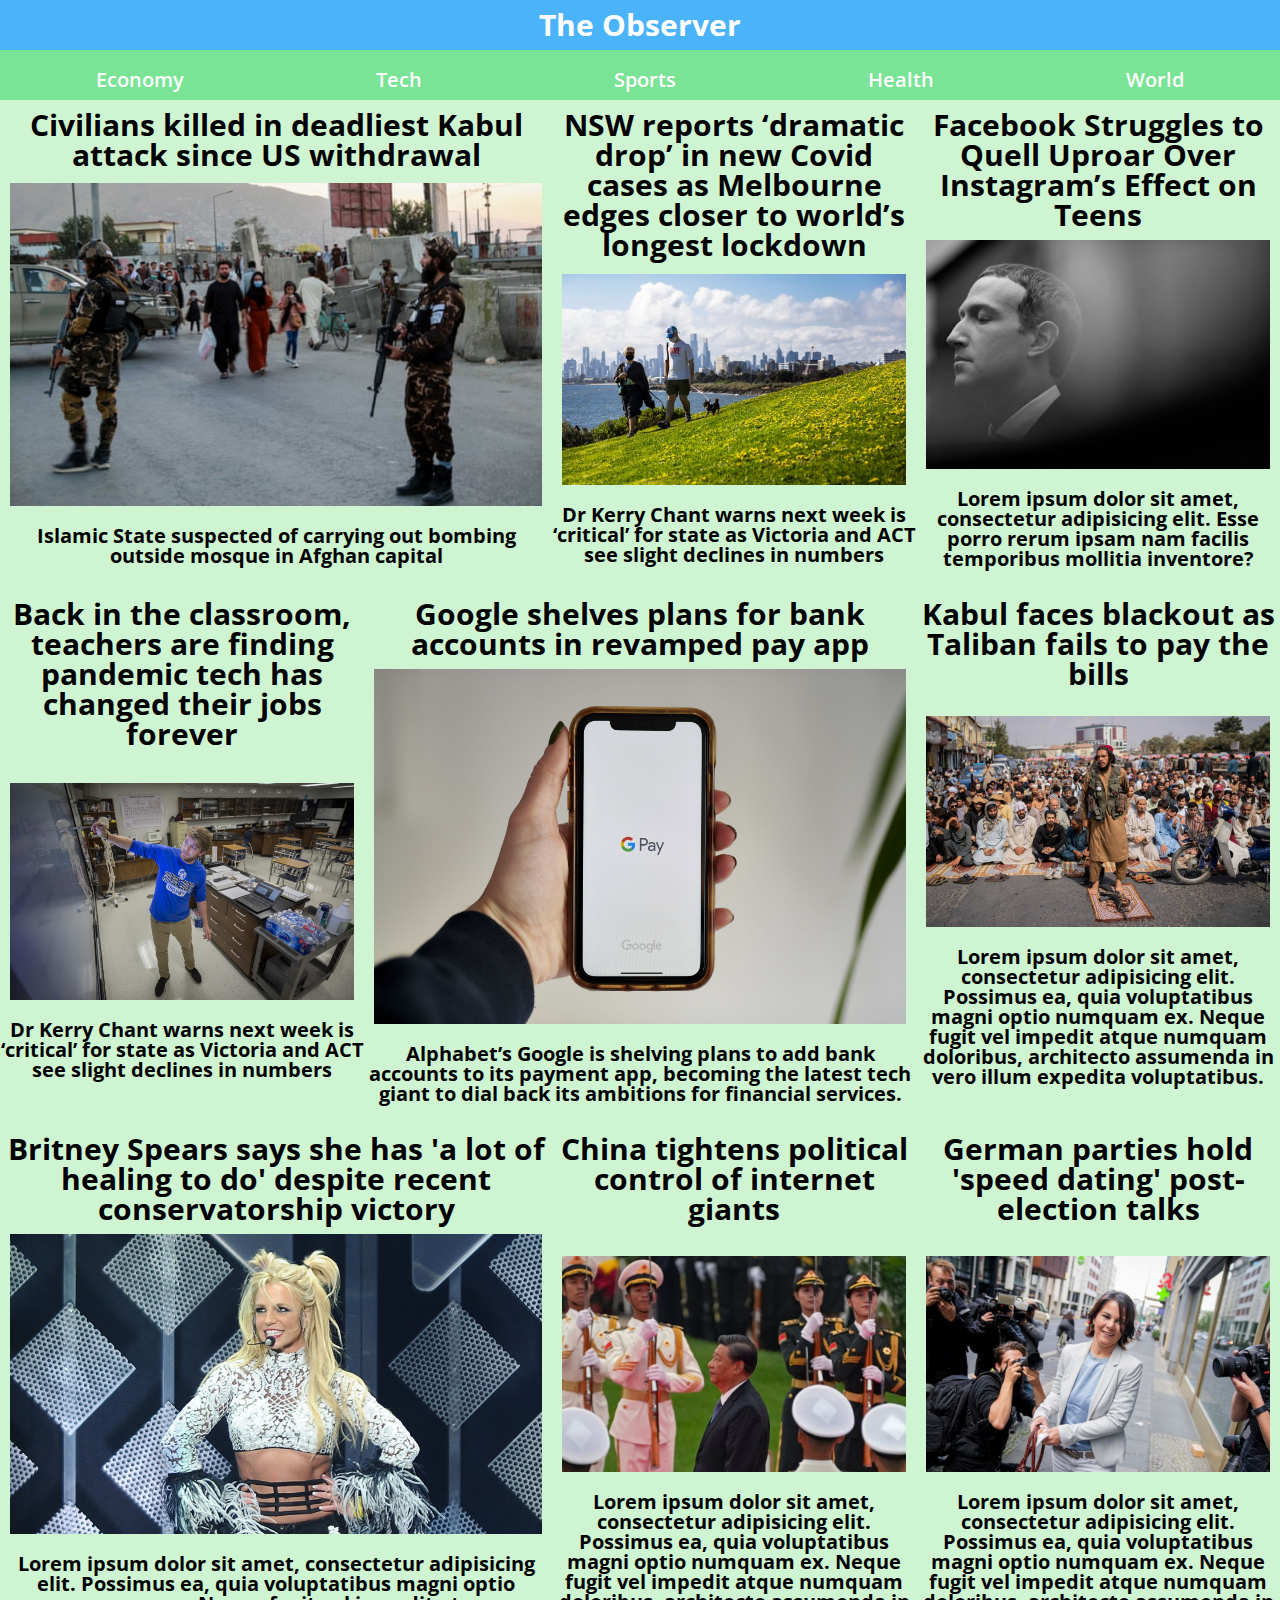
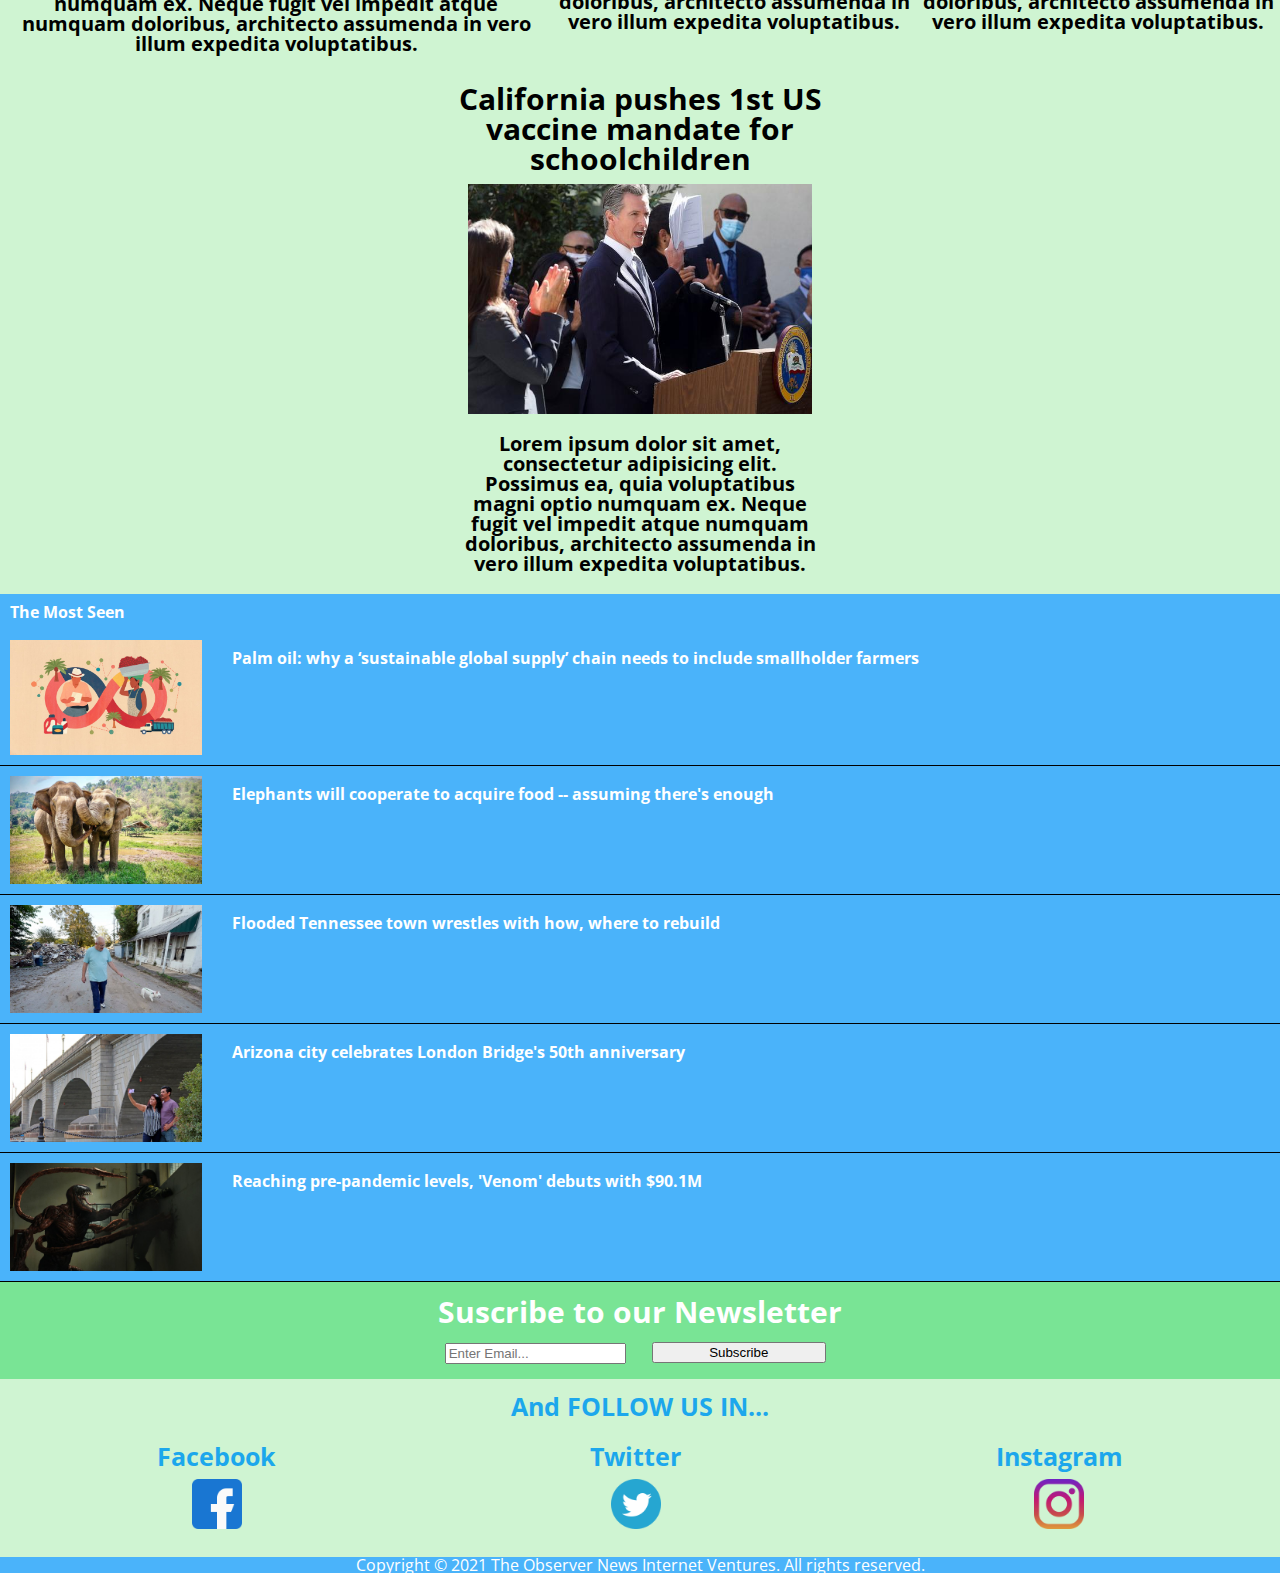
==== commit 2fa01f05: "Flex-Wrap" ====
--- a/index.html
+++ b/index.html
@@ -12,6 +12,7 @@
     <link rel="stylesheet" href="./newsLetter.css" />
     <link rel="stylesheet" href="./followUs.css" />
     <link rel="stylesheet" href="./footer.css" />
+    <link rel="stylesheet" href="./mediaQueries.css" />
 
     <link rel="preconnect" href="https://fonts.googleapis.com" />
     <link rel="preconnect" href="https://fonts.gstatic.com" crossorigin />
@@ -41,8 +42,8 @@
       </div>
     </header>
 
-    <section>
-      <div class="newsBody">
+    <section class="newsBodyContainer">
+      <div class="newsBody newsBody1">
         <a
           href="https://www.theguardian.com/world/2021/oct/03/five-killed-in-deadliest-kabul-attack-since-us-withdrawal"
           ><h2>
@@ -51,9 +52,13 @@
         >
 
         <img src="./media/Img-Notice1.jpg" alt="" />
-      </div>
-
-      <div class="newsBody">
+        <h3>
+          Islamic State suspected of carrying out bombing outside mosque in
+          Afghan capital
+        </h3>
+      </div>
+
+      <div class="newsBody newsBody2">
         <a
           href="https://www.theguardian.com/australia-news/2021/oct/03/nsw-reports-dramatic-drop-in-new-covid-cases-as-melbourne-edges-closer-to-worlds-longest-lockdown"
         >
@@ -62,10 +67,15 @@
             closer to world’s longest lockdown
           </h2></a
         >
+
         <img src="./media/Img-Notice2.jpg" alt="" />
-      </div>
-
-      <div class="newsBody">
+        <h3>
+          Dr Kerry Chant warns next week is ‘critical’ for state as Victoria and
+          ACT see slight declines in numbers
+        </h3>
+      </div>
+
+      <div class="newsBody newsBody3">
         <a
           href="https://www.nytimes.com/2021/10/01/technology/facebook-instagram-teenagers.html"
         >
@@ -74,9 +84,13 @@
           </h2>
         </a>
         <img src="./media/Img-Notice3.jpg" alt="" />
-      </div>
-
-      <div class="newsBody">
+        <h3>
+          Lorem ipsum dolor sit amet, consectetur adipisicing elit. Esse porro
+          rerum ipsam nam facilis temporibus mollitia inventore?
+        </h3>
+      </div>
+
+      <div class="newsBody newsBody4">
         <a
           href="https://www.washingtonpost.com/technology/2021/10/01/virtual-teaching-hybrid-learning-coronavirus/"
         >
@@ -86,9 +100,13 @@
           </h2></a
         >
         <img src="./media/Img-Notice4.jpg" alt="" />
-      </div>
-
-      <div class="newsBody">
+        <h3>
+          Dr Kerry Chant warns next week is ‘critical’ for state as Victoria and
+          ACT see slight declines in numbers
+        </h3>
+      </div>
+
+      <div class="newsBody newsBody5">
         <a
           href="https://www.bostonglobe.com/2021/10/01/business/google-shelves-plans-bank-accounts-revamped-pay-app/"
           ><h2>
@@ -96,17 +114,28 @@
           </h2></a
         >
         <img src="./media/Img-Notice5.jpg" alt="" />
-      </div>
-
-      <div class="newsBody">
+        <h3>
+          Alphabet’s Google is shelving plans to add bank accounts to its
+          payment app, becoming the latest tech giant to dial back its ambitions
+          for financial services.
+        </h3>
+      </div>
+
+      <div class="newsBody newsBody6">
         <a
           href="https://www.foxnews.com/world/kabul-faces-blackout-as-taliban-fails-to-pay-the-bills"
           ><h2>Kabul faces blackout as Taliban fails to pay the bills</h2></a
         >
         <img src="./media/Img-Notice6.jpg" alt="" />
-      </div>
-
-      <div class="newsBody">
+        <h3>
+          Lorem ipsum dolor sit amet, consectetur adipisicing elit. Possimus ea,
+          quia voluptatibus magni optio numquam ex. Neque fugit vel impedit
+          atque numquam doloribus, architecto assumenda in vero illum expedita
+          voluptatibus.
+        </h3>
+      </div>
+
+      <div class="newsBody newsBody7">
         <a
           href="https://www.foxnews.com/entertainment/britney-spears-a-lot-healing-conservatorship"
           ><h2>
@@ -115,25 +144,43 @@
           </h2></a
         >
         <img src="./media/Img-Notice7.jpg" alt="" />
-      </div>
-
-      <div class="newsBody">
+        <h3>
+          Lorem ipsum dolor sit amet, consectetur adipisicing elit. Possimus ea,
+          quia voluptatibus magni optio numquam ex. Neque fugit vel impedit
+          atque numquam doloribus, architecto assumenda in vero illum expedita
+          voluptatibus.
+        </h3>
+      </div>
+
+      <div class="newsBody newsBody8">
         <a
           href="https://abcnews.go.com/Technology/wireStory/china-tightens-political-control-internet-giants-80376449"
           ><h2>China tightens political control of internet giants</h2></a
         >
         <img src="./media/Img-Notice8.jpg" alt="" />
-      </div>
-
-      <div class="newsBody">
+        <h3>
+          Lorem ipsum dolor sit amet, consectetur adipisicing elit. Possimus ea,
+          quia voluptatibus magni optio numquam ex. Neque fugit vel impedit
+          atque numquam doloribus, architecto assumenda in vero illum expedita
+          voluptatibus.
+        </h3>
+      </div>
+
+      <div class="newsBody newsBody9">
         <a
           href="https://abcnews.go.com/International/wireStory/german-parties-hold-speed-dating-post-election-talks-80382677"
           ><h2>German parties hold 'speed dating' post-election talks</h2></a
         >
         <img src="./media/Img-Notice10.jpg" alt="" />
-      </div>
-
-      <div class="newsBody">
+        <h3>
+          Lorem ipsum dolor sit amet, consectetur adipisicing elit. Possimus ea,
+          quia voluptatibus magni optio numquam ex. Neque fugit vel impedit
+          atque numquam doloribus, architecto assumenda in vero illum expedita
+          voluptatibus.
+        </h3>
+      </div>
+
+      <div class="newsBody newsBody10">
         <a
           href="https://abcnews.go.com/Health/wireStory/california-require-schoolchildren-covid-shots-80352470"
           ><h2>
@@ -141,6 +188,12 @@
           </h2></a
         >
         <img src="./media/Img-Notice9.jpg" alt="" />
+        <h3>
+          Lorem ipsum dolor sit amet, consectetur adipisicing elit. Possimus ea,
+          quia voluptatibus magni optio numquam ex. Neque fugit vel impedit
+          atque numquam doloribus, architecto assumenda in vero illum expedita
+          voluptatibus.
+        </h3>
       </div>
     </section>
 
--- a/header.css
+++ b/header.css
@@ -28,27 +28,3 @@
 .hamburger {
   padding: 10px;
 }
-
-@media screen and (min-width: 425px) {
-  nav ul {
-    display: flex;
-    min-height: 30px;
-    width: 100%;
-    background-color: #79e495;
-    justify-content: space-around;
-    padding-top: 10px;
-    font-family: "Open Sans Condensed", sans-serif;
-    color: white;
-  }
-
-  nav ul li a {
-    text-decoration: none;
-    font-size: 20px;
-    color: white;
-    font-weight: 600;
-  }
-
-  .hamburger {
-    display: none;
-  }
-}
--- a/cover.css
+++ b/cover.css
@@ -1,6 +1,61 @@
+.newsBodyContainer {
+  width: 100%;
+  display: flex;
+  justify-content: center;
+  flex-wrap: wrap;
+}
+
+.newsBody1 {
+  flex-grow: 2;
+}
+
+.newsBody2 {
+  flex-shrink: 1;
+}
+
+.newsBody3 {
+  flex-shrink: 1;
+}
+
+.newsBody4 {
+  flex-shrink: 2;
+}
+
+.newsBody5 {
+  flex-grow: 1;
+}
+
+.newsBody6 {
+  flex-shrink: 2;
+}
+
+.newsBody7 {
+  flex-grow: 1;
+}
+
+.newsBody8 {
+  flex-shrink: 1;
+}
+
+.newsBody9 {
+  flex-shrink: 3;
+}
+
+.newsBody10 {
+  flex-shrink: 3;
+}
+
+.newsBody {
+  display: flex;
+  justify-content: center;
+  flex-wrap: wrap;
+  flex-basis: 364px;
+}
+
 .newsBody img {
-  width: 90%;
-  margin: 10px 20px 20px 20px;
+  width: 100%;
+  height: auto;
+  margin: 10px;
   overflow: hidden;
   object-fit: cover;
 }
@@ -8,11 +63,14 @@
 .newsBody h2 {
   font-family: "Open Sans Condensed", sans-serif;
   color: black;
-
   text-align: center;
   padding-top: 10px;
   font-weight: 700;
   font-size: 20px;
+}
+
+.newsBody h3 {
+  display: none;
 }
 
 .newsBody a {
@@ -27,3 +85,7 @@
 footer {
   background-color: #cff4d2;
 }
+
+figcaption {
+  display: none;
+}
--- a/mostSeen.css
+++ b/mostSeen.css
@@ -25,7 +25,8 @@
 }
 
 .mostSeenBox img {
-  height: 50px;
-  width: auto;
+  width: 15%;
+  height: auto;
   margin: 10px;
+  object-fit: cover;
 }
--- a/mediaQueries.css
+++ b/mediaQueries.css
@@ -0,0 +1,40 @@
+@media screen and (min-width: 425px) {
+  nav ul {
+    display: flex;
+    min-height: 30px;
+    width: 100%;
+    background-color: #79e495;
+    justify-content: space-around;
+    padding-top: 10px;
+    font-family: "Open Sans Condensed", sans-serif;
+    color: white;
+  }
+
+  nav ul li a {
+    text-decoration: none;
+    font-size: 20px;
+    color: white;
+    font-weight: 600;
+  }
+
+  .hamburger {
+    display: none;
+  }
+}
+
+@media screen and (min-width: 768px) {
+  .newsBody h2 {
+    font-size: 30px;
+  }
+
+  .newsBody h3 {
+    display: block;
+    font-family: "Open Sans Condensed", sans-serif;
+    color: black;
+    text-align: center;
+    padding-top: 10px;
+    padding-bottom: 20px;
+    font-weight: 700;
+    font-size: 20px;
+  }
+}
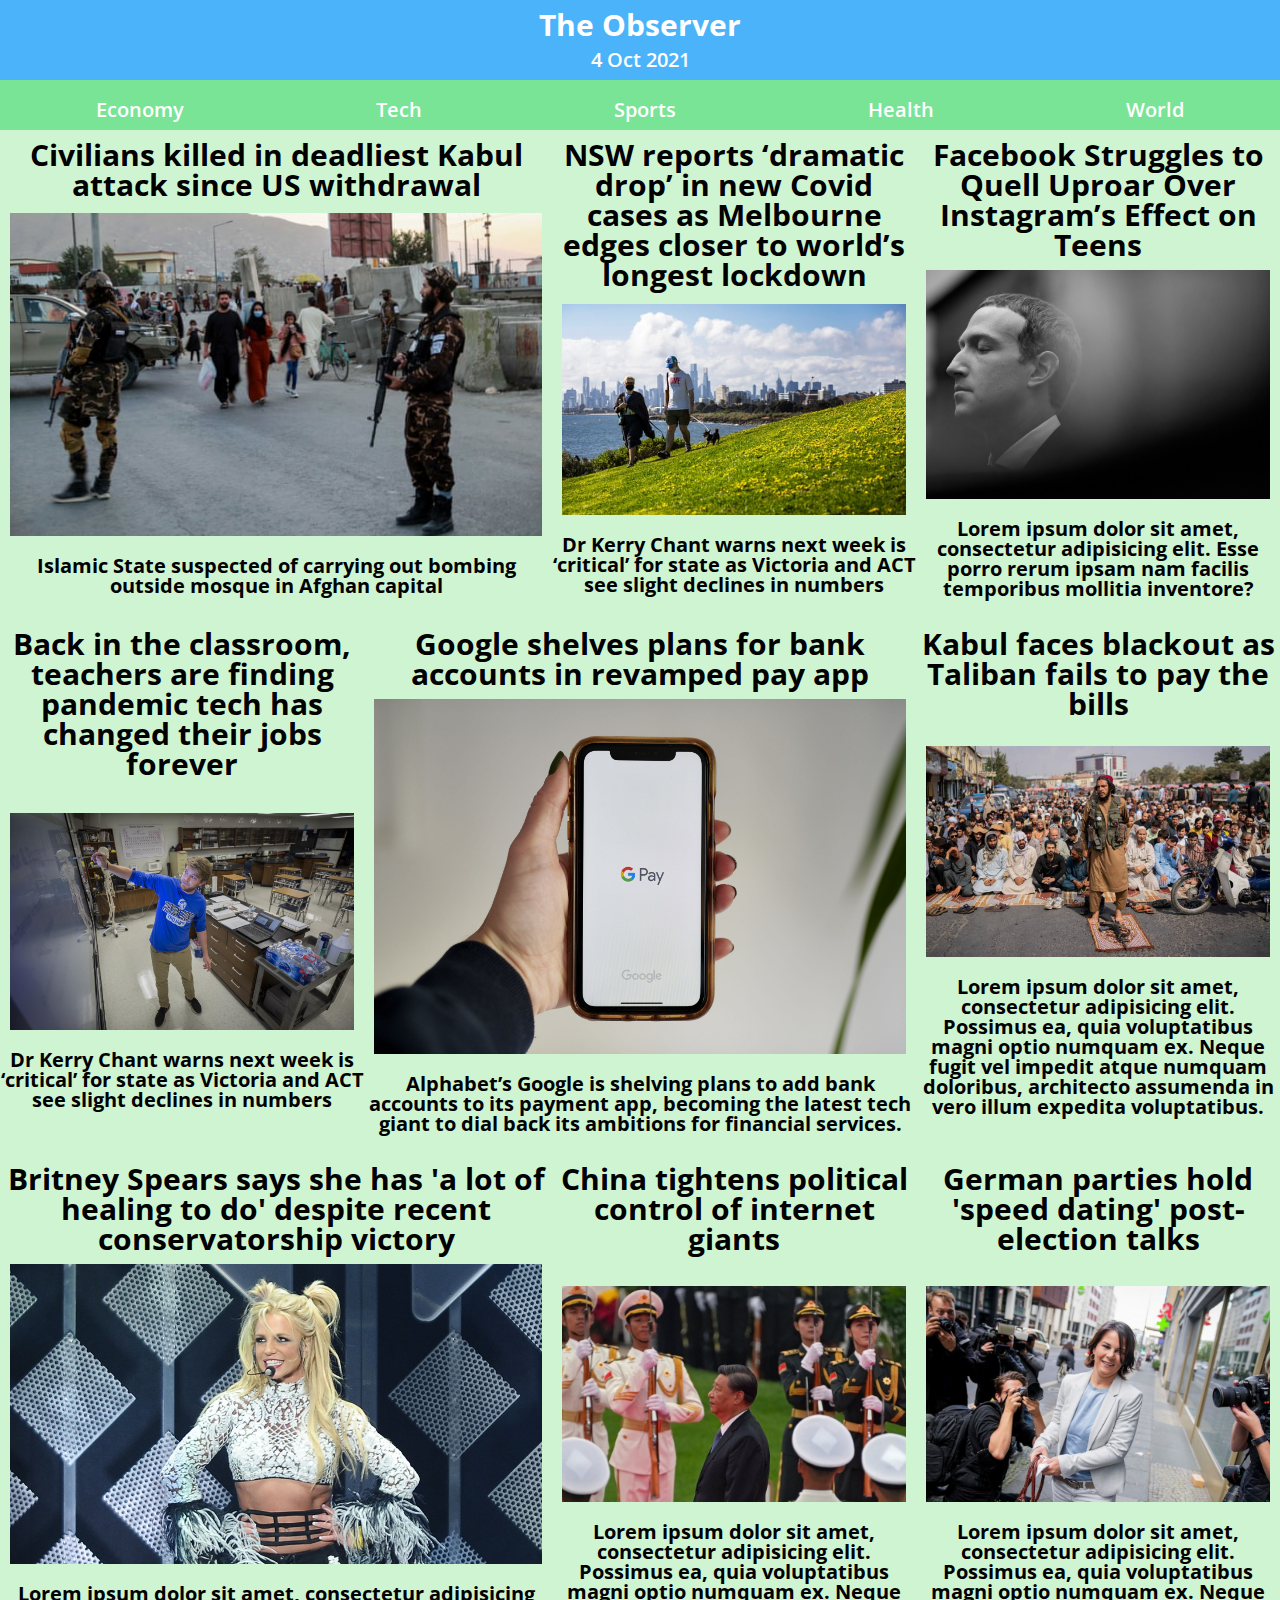
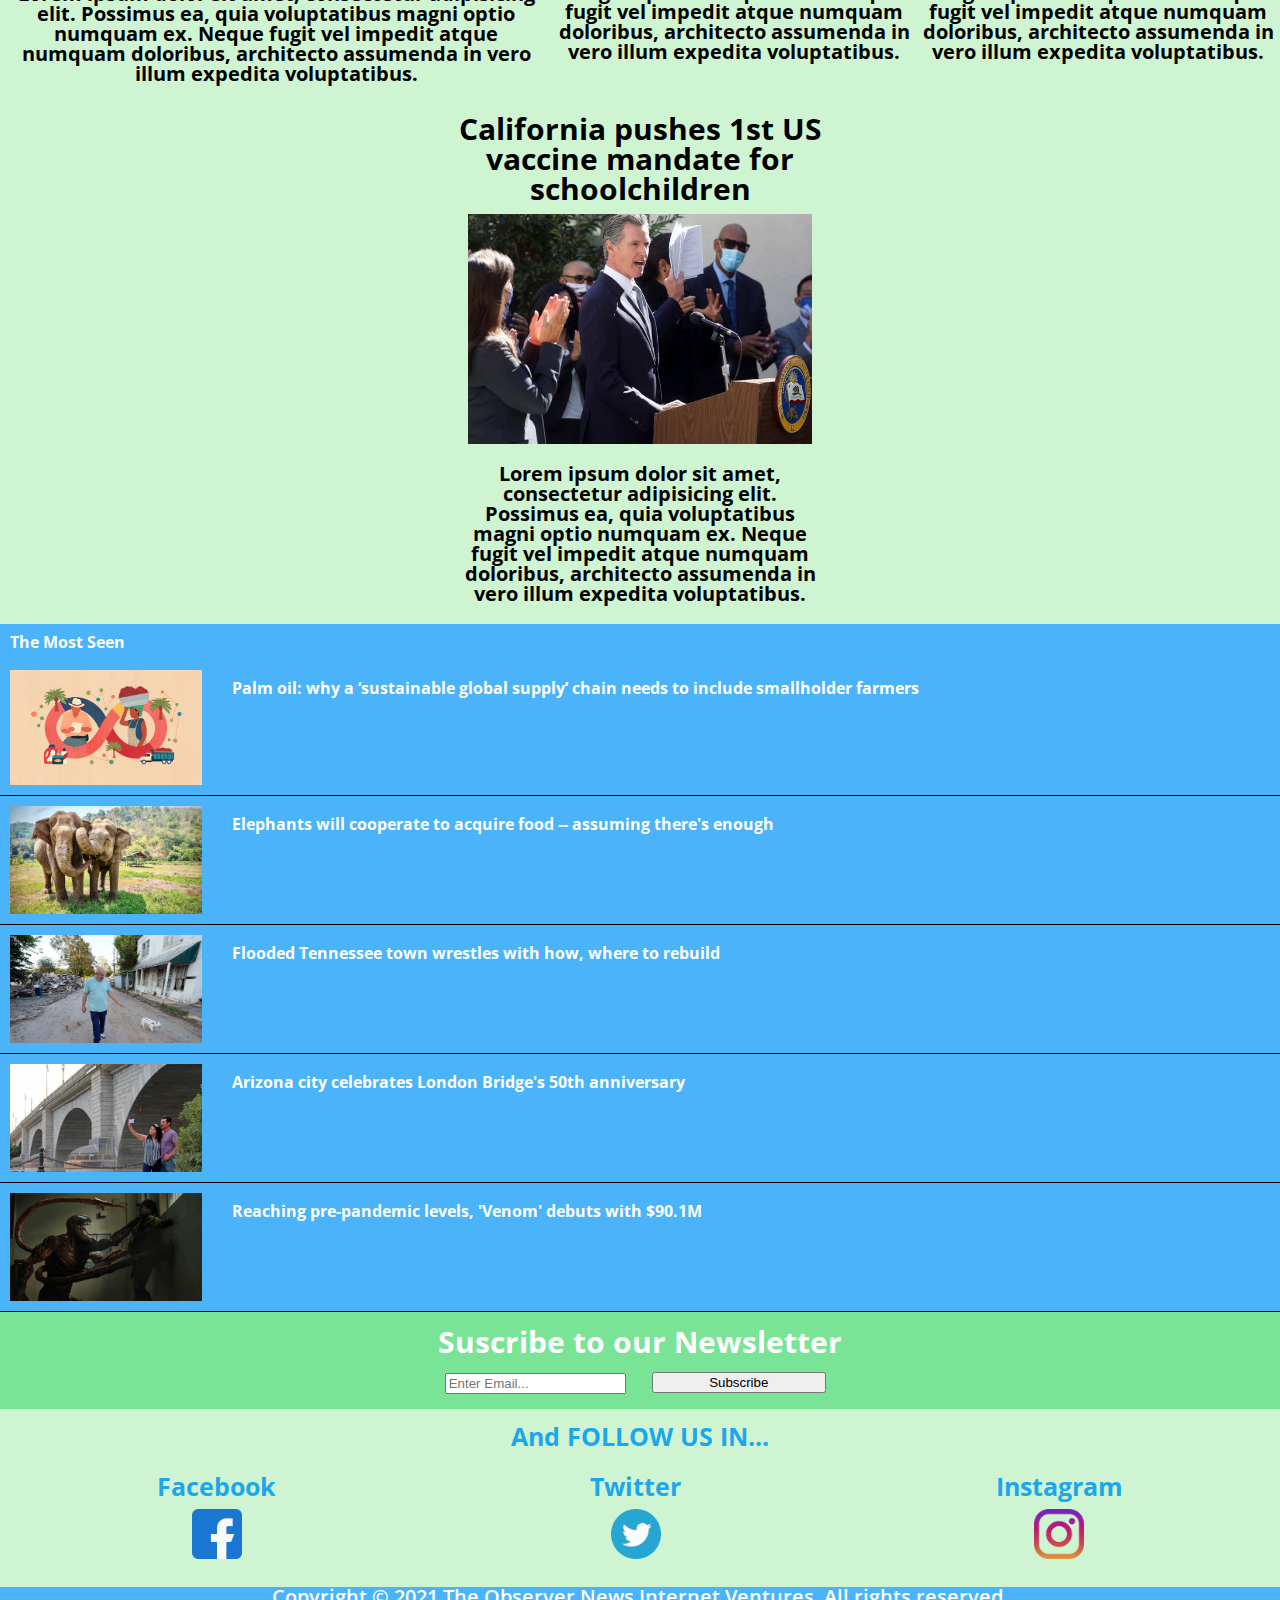
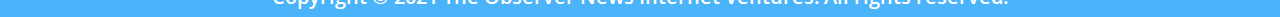
==== commit bfc91569: "Set Date" ====
--- a/index.html
+++ b/index.html
@@ -28,6 +28,8 @@
       <div class="headerContainer">
         <div id="journalName">
           <h1>The Observer</h1>
+        </div class="date">
+          <time datetime="2021-10-04"><p>4 Oct 2021</p></time> 
         </div>
         <nav>
           <ul>
--- a/header.css
+++ b/header.css
@@ -8,6 +8,19 @@
   display: flex;
   justify-content: center;
   align-items: center;
+}
+
+.date,
+p {
+  text-align: center;
+  width: 100%;
+  font-weight: 600;
+  background-color: #4ab3fa;
+  font-family: "Open Sans Condensed", sans-serif;
+  height: 20px;
+  color: white;
+  font-size: 20px;
+  padding-bottom: 10px;
 }
 
 nav {
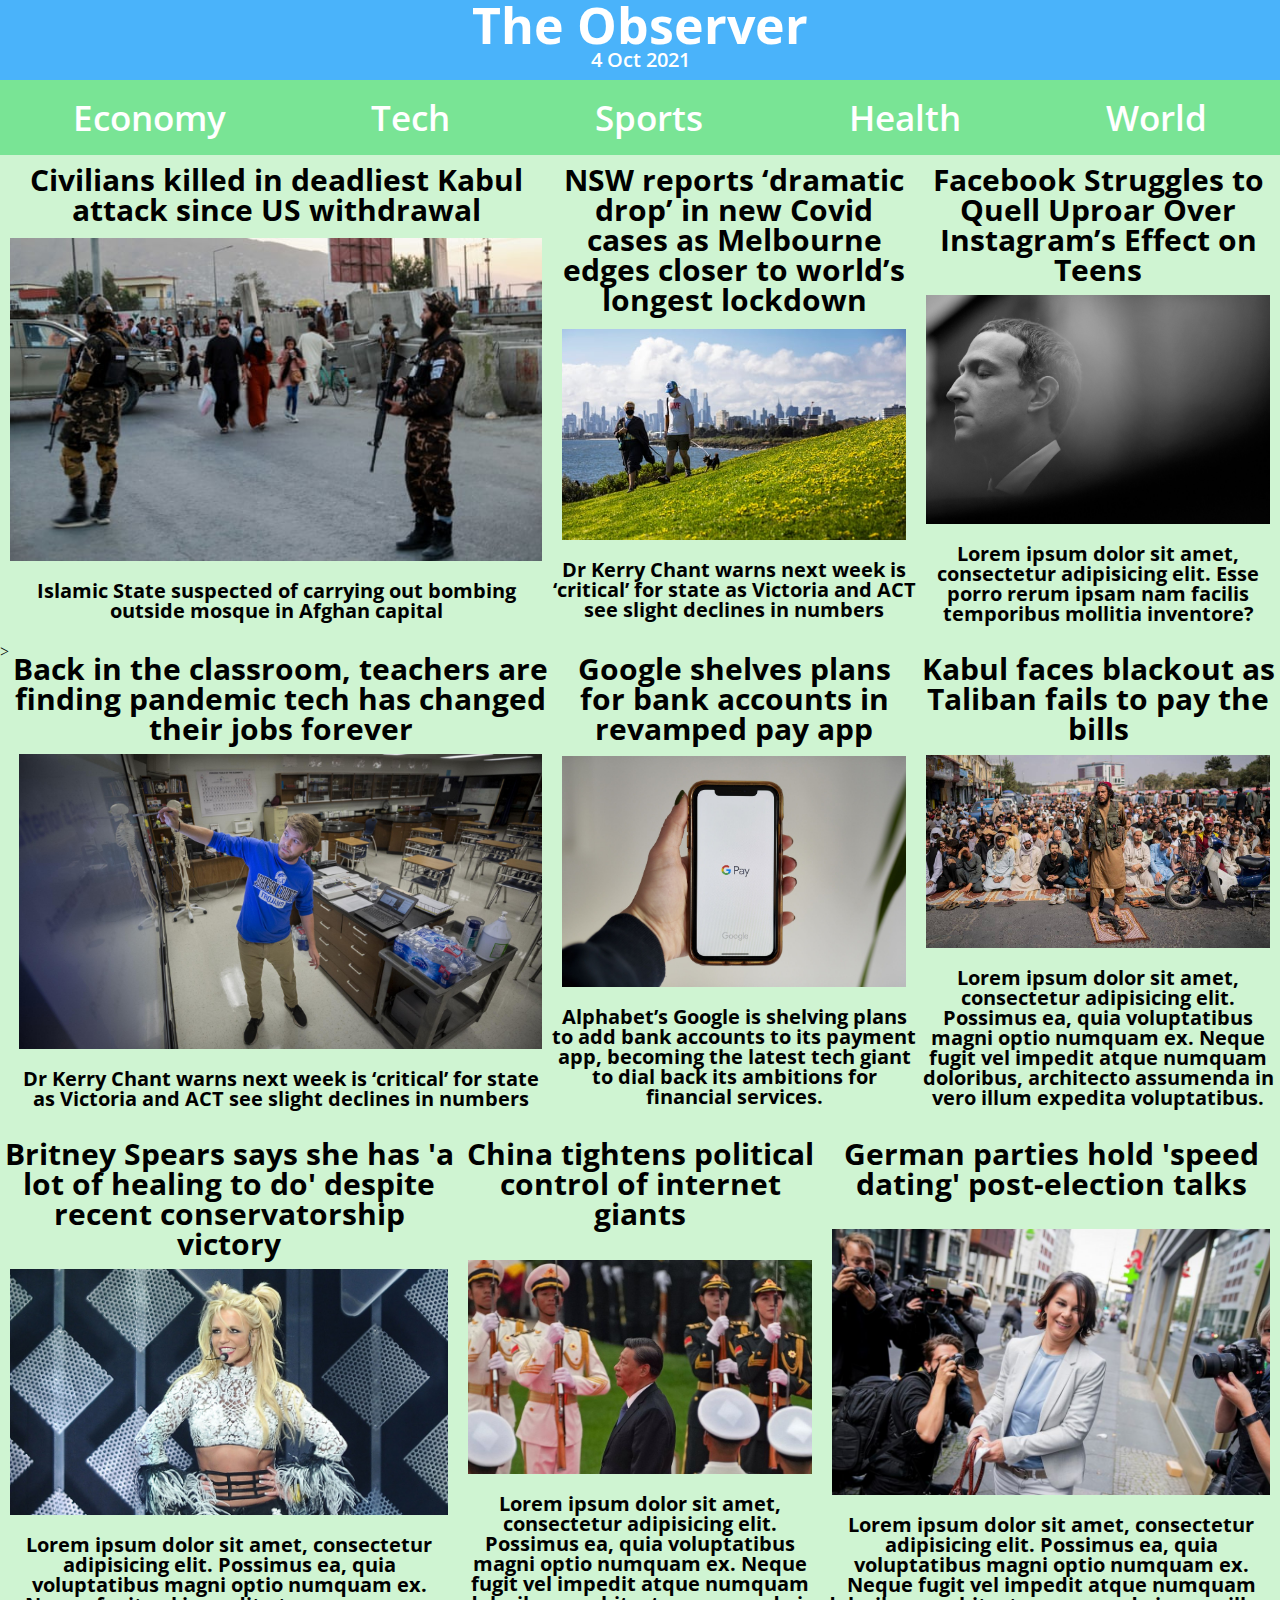
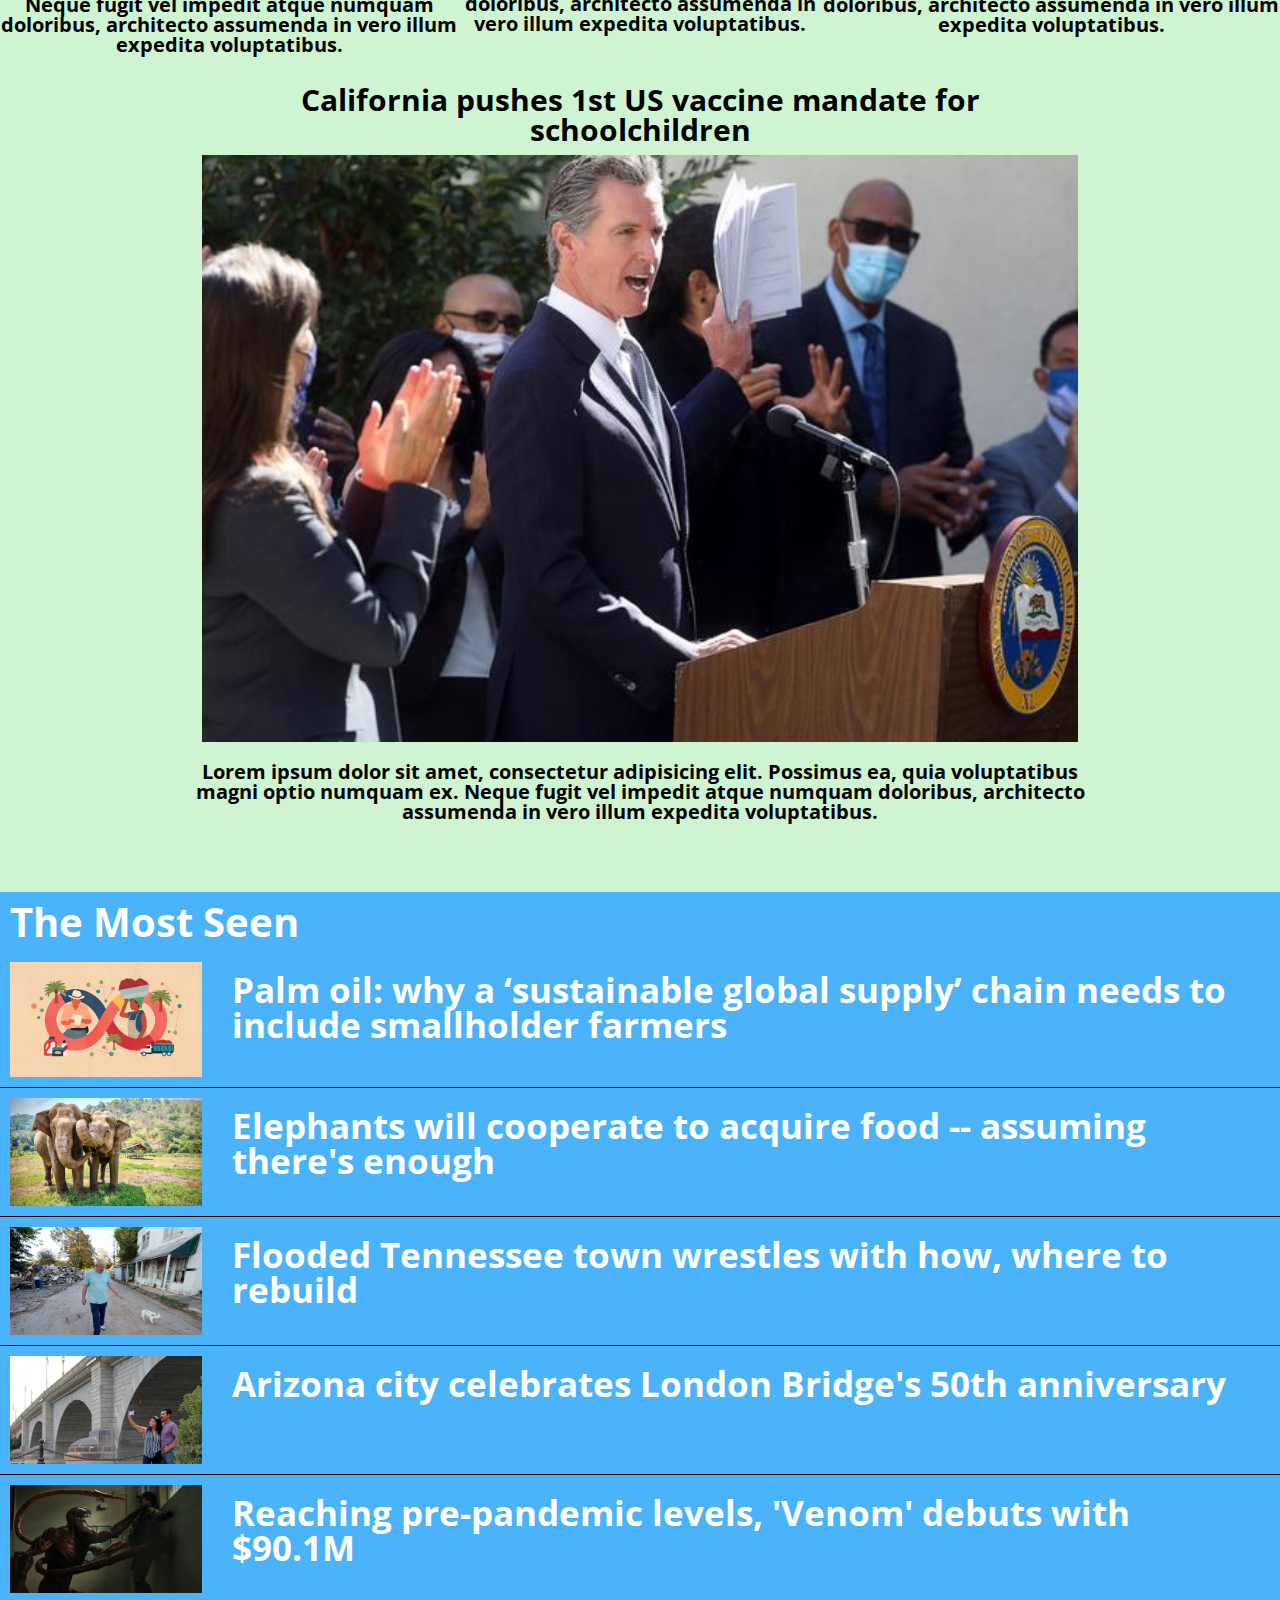
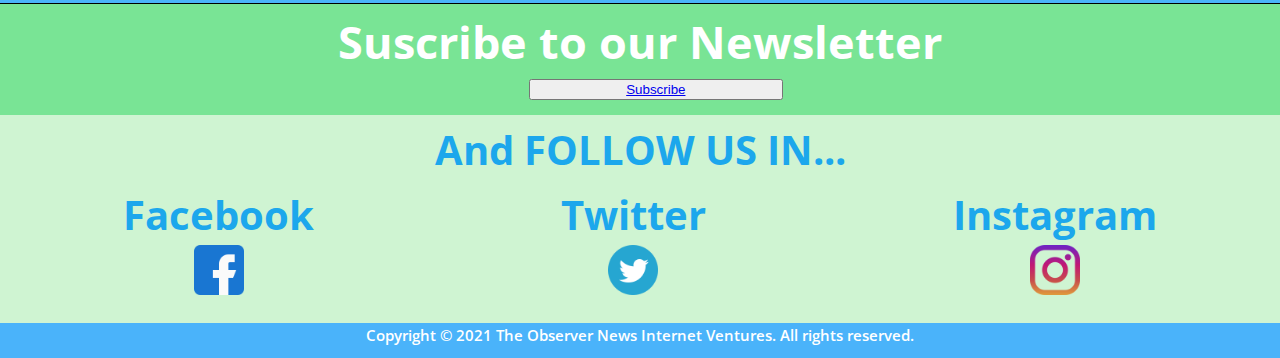
==== commit aab05af6: "index.html" ====
--- a/index.html
+++ b/index.html
@@ -5,14 +5,16 @@
     <meta http-equiv="X-UA-Compatible" content="IE=edge" />
     <meta name="viewport" content="width=device-width, initial-scale=1.0" />
 
-    <link rel="stylesheet" href="./normalize.css" />
-    <link rel="stylesheet" href="./header.css" />
-    <link rel="stylesheet" href="./cover.css" />
-    <link rel="stylesheet" href="./mostSeen.css" />
-    <link rel="stylesheet" href="./newsLetter.css" />
-    <link rel="stylesheet" href="./followUs.css" />
-    <link rel="stylesheet" href="./footer.css" />
-    <link rel="stylesheet" href="./mediaQueries.css" />
+    <link rel="stylesheet" href="./CSS/normalize.css" />
+    <link rel="stylesheet" href="./CSS/header.css" />
+    <link rel="stylesheet" href="./CSS/cover.css" />
+    <link rel="stylesheet" href="./CSS/mostSeen.css" />
+    <link rel="stylesheet" href="./CSS/newsLetter.css" />
+    <link rel="stylesheet" href="./CSS/followUs.css" />
+    <link rel="stylesheet" href="./CSS/footer.css" />
+    <link rel="stylesheet" href="./CSS/mediaQueries.css" />
+
+    
 
     <link rel="preconnect" href="https://fonts.googleapis.com" />
     <link rel="preconnect" href="https://fonts.gstatic.com" crossorigin />
@@ -45,6 +47,7 @@
     </header>
 
     <section class="newsBodyContainer">
+      <div class="newsBodyGroup1">
       <div class="newsBody newsBody1">
         <a
           href="https://www.theguardian.com/world/2021/oct/03/five-killed-in-deadliest-kabul-attack-since-us-withdrawal"
@@ -91,7 +94,8 @@
           rerum ipsam nam facilis temporibus mollitia inventore?
         </h3>
       </div>
-
+    </div>
+    <div class="newsBodyGroup2">>
       <div class="newsBody newsBody4">
         <a
           href="https://www.washingtonpost.com/technology/2021/10/01/virtual-teaching-hybrid-learning-coronavirus/"
@@ -136,7 +140,9 @@
           voluptatibus.
         </h3>
       </div>
-
+      </div>
+
+      <div class="newsBodyGroup3">
       <div class="newsBody newsBody7">
         <a
           href="https://www.foxnews.com/entertainment/britney-spears-a-lot-healing-conservatorship"
@@ -181,7 +187,8 @@
           voluptatibus.
         </h3>
       </div>
-
+    
+      <div class="newsBodyGroup4">
       <div class="newsBody newsBody10">
         <a
           href="https://abcnews.go.com/Health/wireStory/california-require-schoolchildren-covid-shots-80352470"
@@ -197,6 +204,8 @@
           voluptatibus.
         </h3>
       </div>
+    </div>
+    </div>
     </section>
 
     <section id="mostSeen">
@@ -257,8 +266,7 @@
       <div class="newsletterContainer">
         <h3>Suscribe to our Newsletter</h3>
         <form>
-          <input type="email" placeholder="Enter Email..." />
-          <button type="submit" class="button-1">Subscribe</button>
+          <button type="submit" class="button-1"><a href="./subscription.html">Subscribe</a></button>
         </form>
       </div>
     </section>
--- a/CSS/header.css
+++ b/CSS/header.css
@@ -0,0 +1,43 @@
+header #journalName {
+  min-height: 50px;
+  width: 100%;
+  background-color: #4ab3fa;
+  color: white;
+  font-size: 30px;
+  font-family: "Open Sans Condensed", sans-serif;
+  display: flex;
+  justify-content: center;
+  align-items: center;
+}
+
+.date,
+p {
+  text-align: center;
+  width: 100%;
+  font-weight: 600;
+  background-color: #4ab3fa;
+  font-family: "Open Sans Condensed", sans-serif;
+  height: 20px;
+  color: white;
+  font-size: 20px;
+  padding-bottom: 10px;
+}
+
+nav {
+  display: flex;
+  align-items: flex-start;
+  min-height: 30px;
+  width: 100%;
+  background-color: #79e495;
+  padding-top: 10px;
+  font-family: "Open Sans Condensed", sans-serif;
+  color: white;
+}
+
+nav ul {
+  display: none;
+}
+
+.hamburger {
+  padding: 10px;
+}
--- a/CSS/cover.css
+++ b/CSS/cover.css
@@ -0,0 +1,106 @@
+.newsBodyContainer {
+  width: 100%;
+  display: flex;
+  justify-content: center;
+  flex-wrap: wrap;
+}
+.newsBodyGroup1,
+.newsBodyGroup2,
+.newsBodyGroup3 {
+  width: 100%;
+  display: flex;
+  justify-content: center;
+  flex-wrap: wrap;
+}
+
+.newsBodyGroup4 {
+  width: 70%;
+  display: flex;
+  justify-content: center;
+  flex-wrap: wrap;
+  padding-bottom: 50px;
+}
+
+.newsBody1 {
+  flex-grow: 2;
+}
+
+.newsBody2 {
+  flex-shrink: 2;
+}
+
+.newsBody3 {
+  flex-shrink: 2;
+}
+
+.newsBody4 {
+  flex-grow: 2;
+}
+
+.newsBody5 {
+  flex-shrink: 2;
+}
+
+.newsBody6 {
+  flex-shrink: 2;
+}
+
+.newsBody7 {
+  flex-grow: 2;
+}
+
+.newsBody8 {
+  flex-shrink: 2;
+}
+
+.newsBody9 {
+  flex-grow: 2;
+}
+.newsBody10 {
+  flex-grow: 2;
+}
+
+.newsBody {
+  display: flex;
+  justify-content: center;
+  flex-wrap: wrap;
+  flex-basis: 364px;
+}
+
+.newsBody img {
+  width: 100%;
+  height: auto;
+  margin: 10px;
+  overflow: hidden;
+  object-fit: cover;
+}
+
+.newsBody h2 {
+  font-family: "Open Sans Condensed", sans-serif;
+  color: black;
+  text-align: center;
+  padding-top: 10px;
+  font-weight: 700;
+  font-size: 20px;
+}
+
+.newsBody h3 {
+  display: none;
+}
+
+.newsBody a {
+  text-decoration: none;
+}
+
+.newsBody a:hover {
+  text-decoration: underline;
+}
+
+section,
+footer {
+  background-color: #cff4d2;
+}
+
+figcaption {
+  display: none;
+}
--- a/CSS/mostSeen.css
+++ b/CSS/mostSeen.css
@@ -0,0 +1,33 @@
+#mostSeen {
+  min-height: 70px;
+  width: 100%;
+  background-color: #4ab3fa;
+  font-family: "Open Sans Condensed", sans-serif;
+  color: white;
+  display: flex;
+  flex-flow: column;
+}
+
+#mostSeen h3 {
+  font-size: 20px;
+  margin: 10px;
+}
+
+.mostSeenBox {
+  display: flex;
+  border-bottom: 1px solid black;
+}
+
+.mostSeenBox a {
+  text-decoration: none;
+  margin: 10px;
+  font-family: "Open Sans Condensed", sans-serif;
+  color: white;
+}
+
+.mostSeenBox img {
+  width: 15%;
+  height: auto;
+  margin: 10px;
+  object-fit: cover;
+}
--- a/CSS/newsLetter.css
+++ b/CSS/newsLetter.css
@@ -0,0 +1,27 @@
+#newsletter {
+  min-height: 70px;
+  background-color: #79e495;
+  width: 100%;
+  display: flex;
+  justify-content: center;
+  padding-bottom: 15px;
+}
+
+form {
+  display: flex;
+  justify-content: center;
+}
+
+#newsletter h3 {
+  padding: 15px;
+  color: white;
+  font-size: 30px;
+  font-family: "Open Sans Condensed", sans-serif;
+  text-align: center;
+}
+
+#newsletter form input,
+button {
+  width: 40%;
+  margin-left: 5%;
+}
--- a/CSS/followUs.css
+++ b/CSS/followUs.css
@@ -0,0 +1,38 @@
+.boxes {
+  min-height: 80px;
+  width: 100%;
+  background-color: #cff4d2;
+}
+
+.boxes h3 {
+  padding: 15px;
+  color: #1ca7ec;
+  font-size: 25px;
+  font-family: "Open Sans Condensed", sans-serif;
+  text-align: center;
+}
+
+.boxesContainer {
+  display: flex;
+  flex-direction: row;
+  justify-content: space-around;
+}
+
+.box {
+  text-align: center;
+  margin: 10px;
+  padding-bottom: 15px;
+}
+
+.box img {
+  height: 50px;
+  width: auto;
+  padding-top: 10px;
+}
+
+.box h4 {
+  color: #1ca7ec;
+  font-size: 25px;
+  font-family: "Open Sans Condensed", sans-serif;
+  text-align: center;
+}
--- a/CSS/footer.css
+++ b/CSS/footer.css
@@ -0,0 +1,11 @@
+footer {
+  background-color: #4ab3fa;
+  color: white;
+  font-family: "Open Sans Condensed", sans-serif;
+  text-align: center;
+}
+
+footer p {
+  padding-top: 5px;
+  font-size: 15px;
+}
--- a/CSS/mediaQueries.css
+++ b/CSS/mediaQueries.css
@@ -0,0 +1,77 @@
+@media screen and (min-width: 425px) {
+  nav ul {
+    display: flex;
+    min-height: 30px;
+    width: 100%;
+    background-color: #79e495;
+    justify-content: space-around;
+    padding-top: 10px;
+    font-family: "Open Sans Condensed", sans-serif;
+    color: white;
+  }
+
+  nav ul li a {
+    text-decoration: none;
+    font-size: 20px;
+    color: white;
+    font-weight: 600;
+  }
+
+  .hamburger {
+    display: none;
+  }
+}
+
+@media screen and (min-width: 768px) {
+  h1 {
+    font-size: 50px;
+  }
+
+  .newsBody h2 {
+    font-size: 30px;
+  }
+
+  nav {
+    height: 65px;
+  }
+
+  nav ul li a {
+    text-decoration: none;
+    font-size: 35px;
+    color: white;
+    font-weight: 600;
+  }
+  nav ul li a:hover {
+    text-decoration: underline;
+  }
+
+  .newsBody h3 {
+    display: block;
+    font-family: "Open Sans Condensed", sans-serif;
+    color: black;
+    text-align: center;
+    padding-top: 10px;
+    padding-bottom: 20px;
+    font-weight: 700;
+    font-size: 20px;
+  }
+
+  #mostSeen .mostSeenContainer h3 {
+    font-size: 40px;
+  }
+  #mostSeen .mostSeenBox a h3 {
+    font-size: 35px;
+  }
+
+  #newsletter h3 {
+    font-size: 45px;
+  }
+
+  .boxes h3 {
+    font-size: 40px;
+  }
+
+  .boxes h4 {
+    font-size: 40px;
+  }
+}
